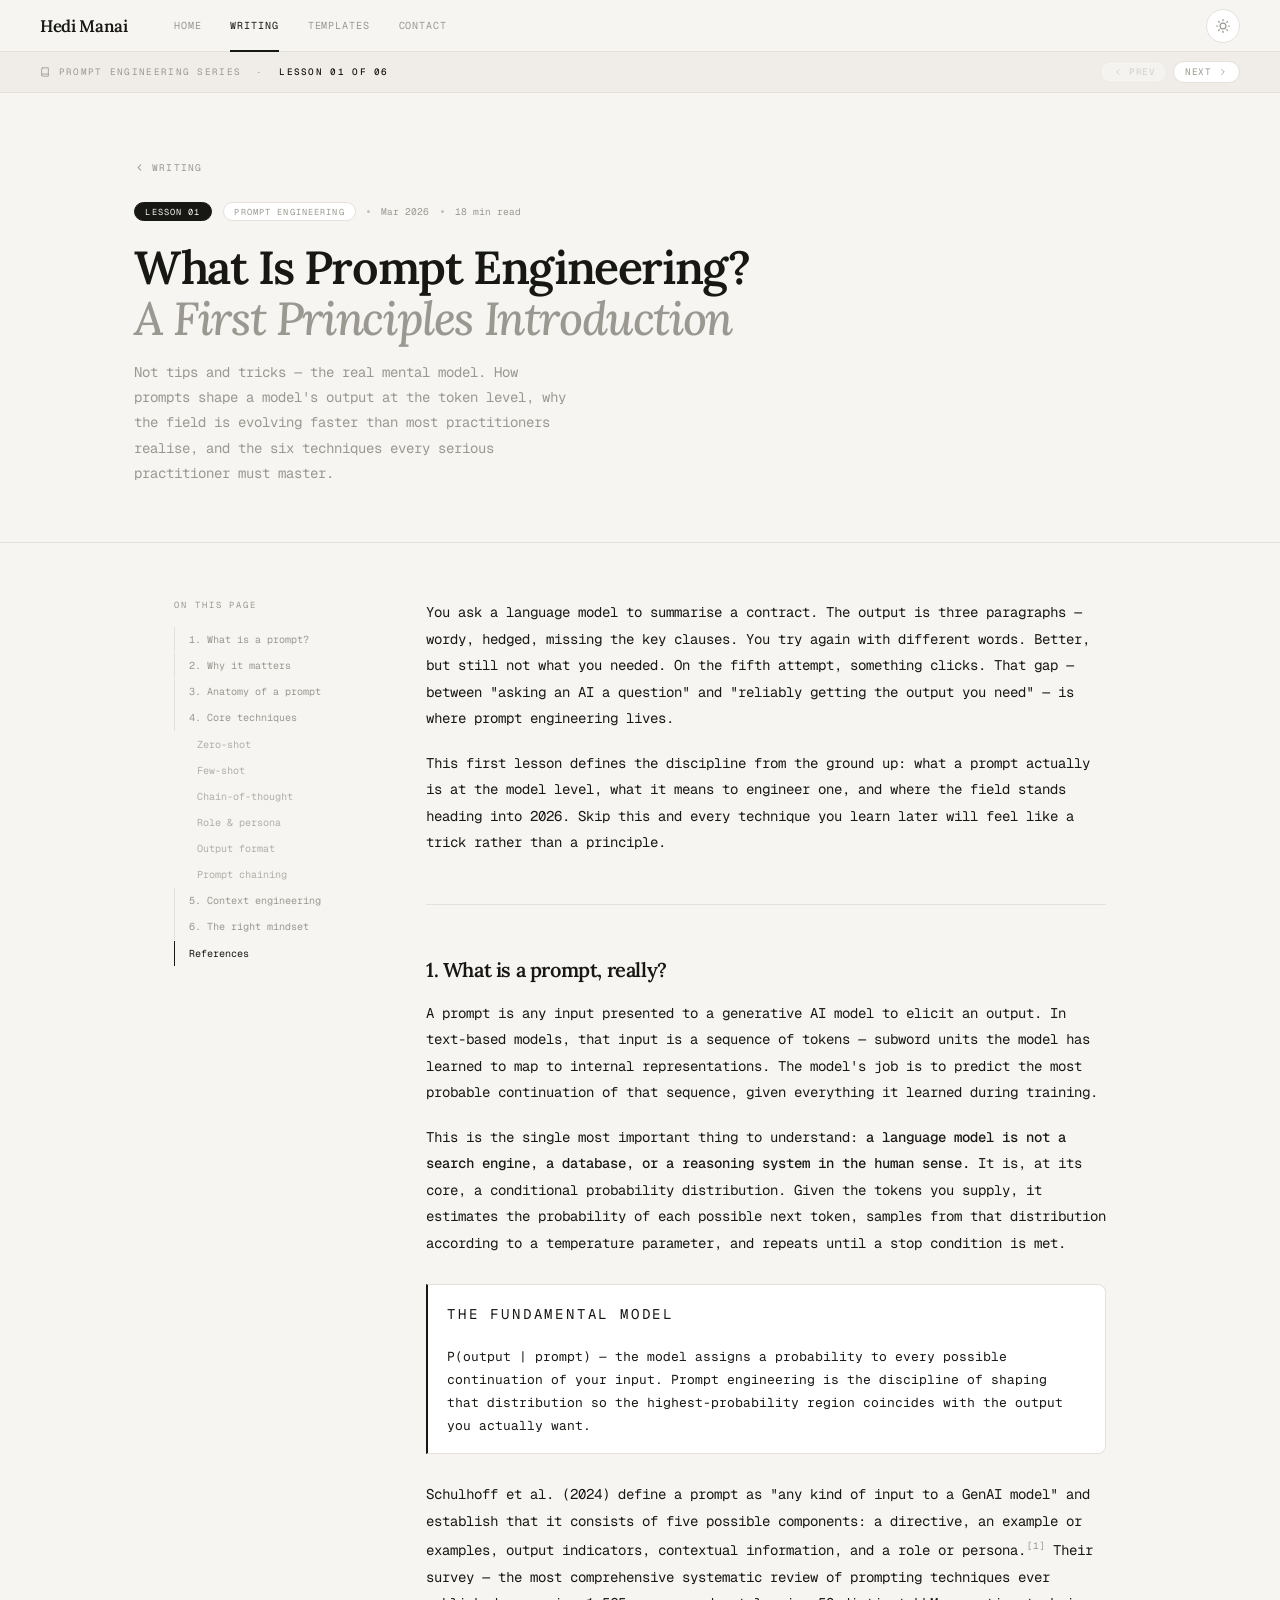
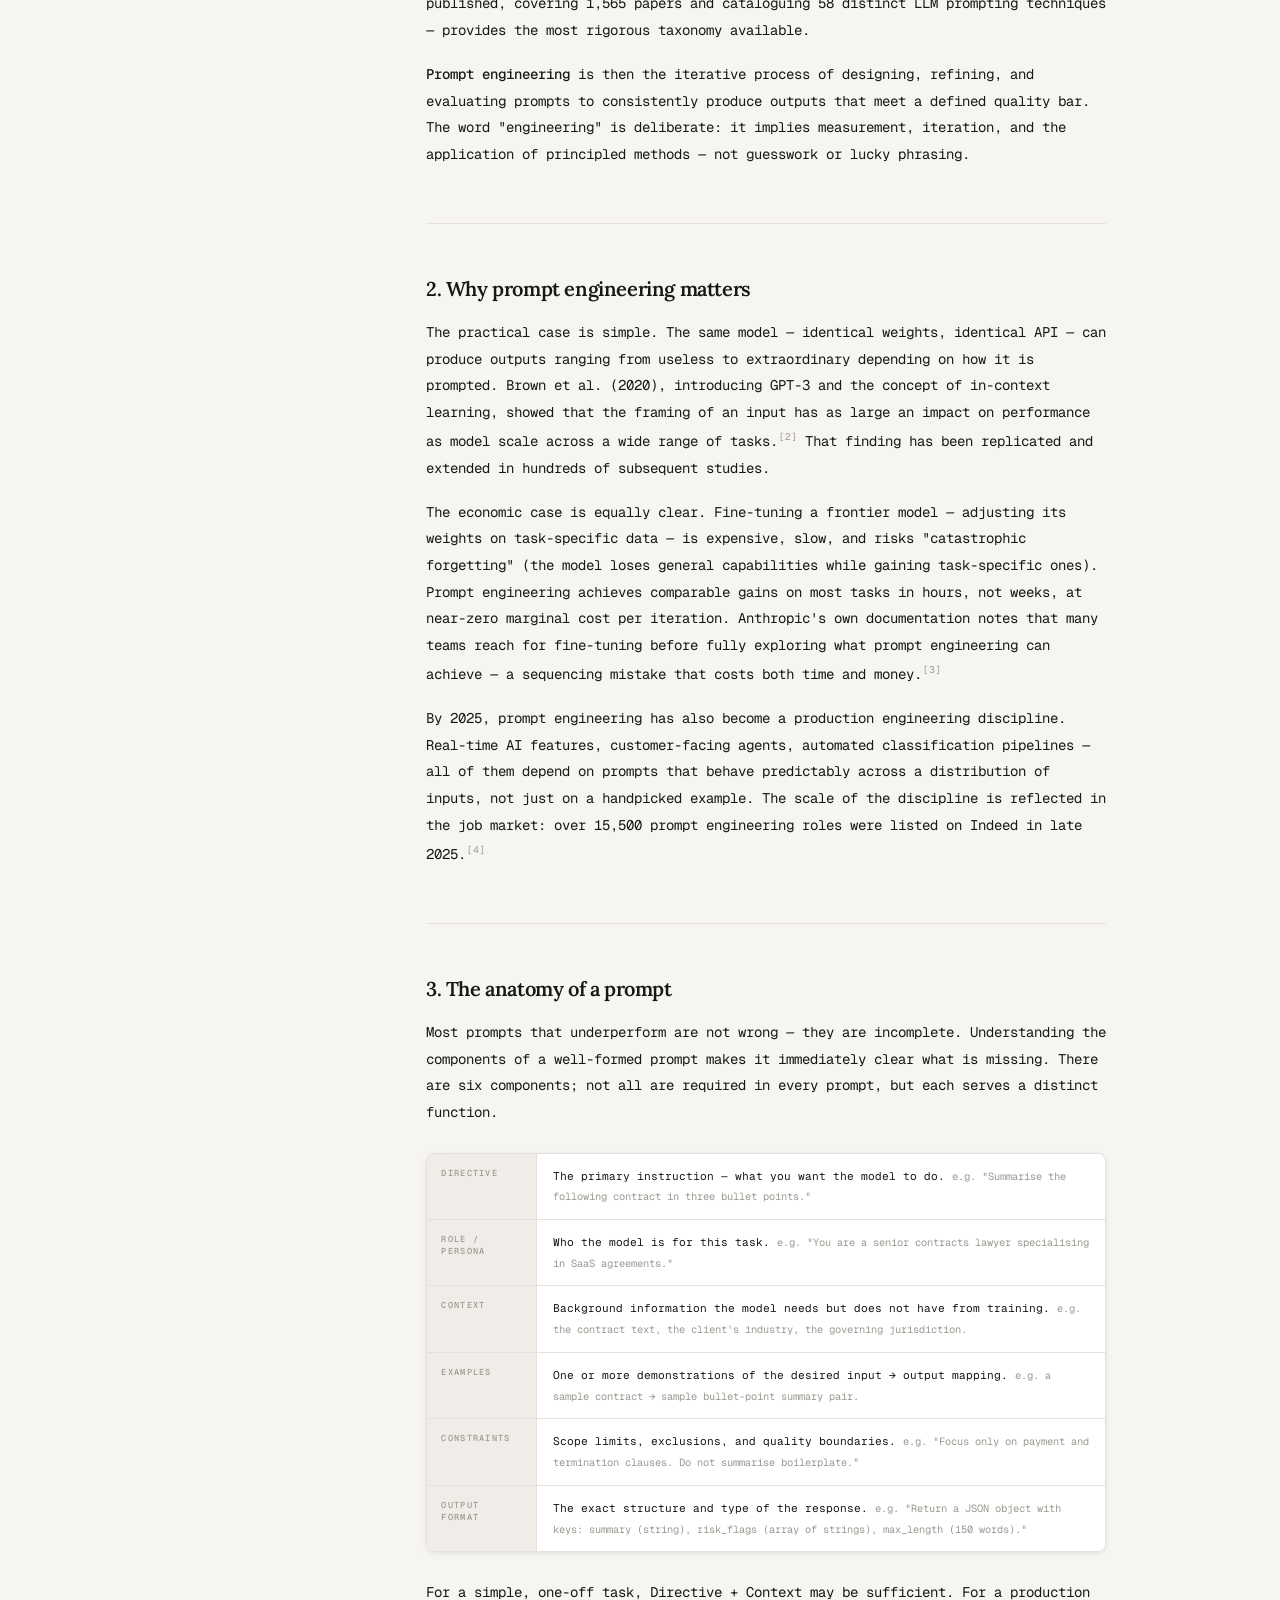
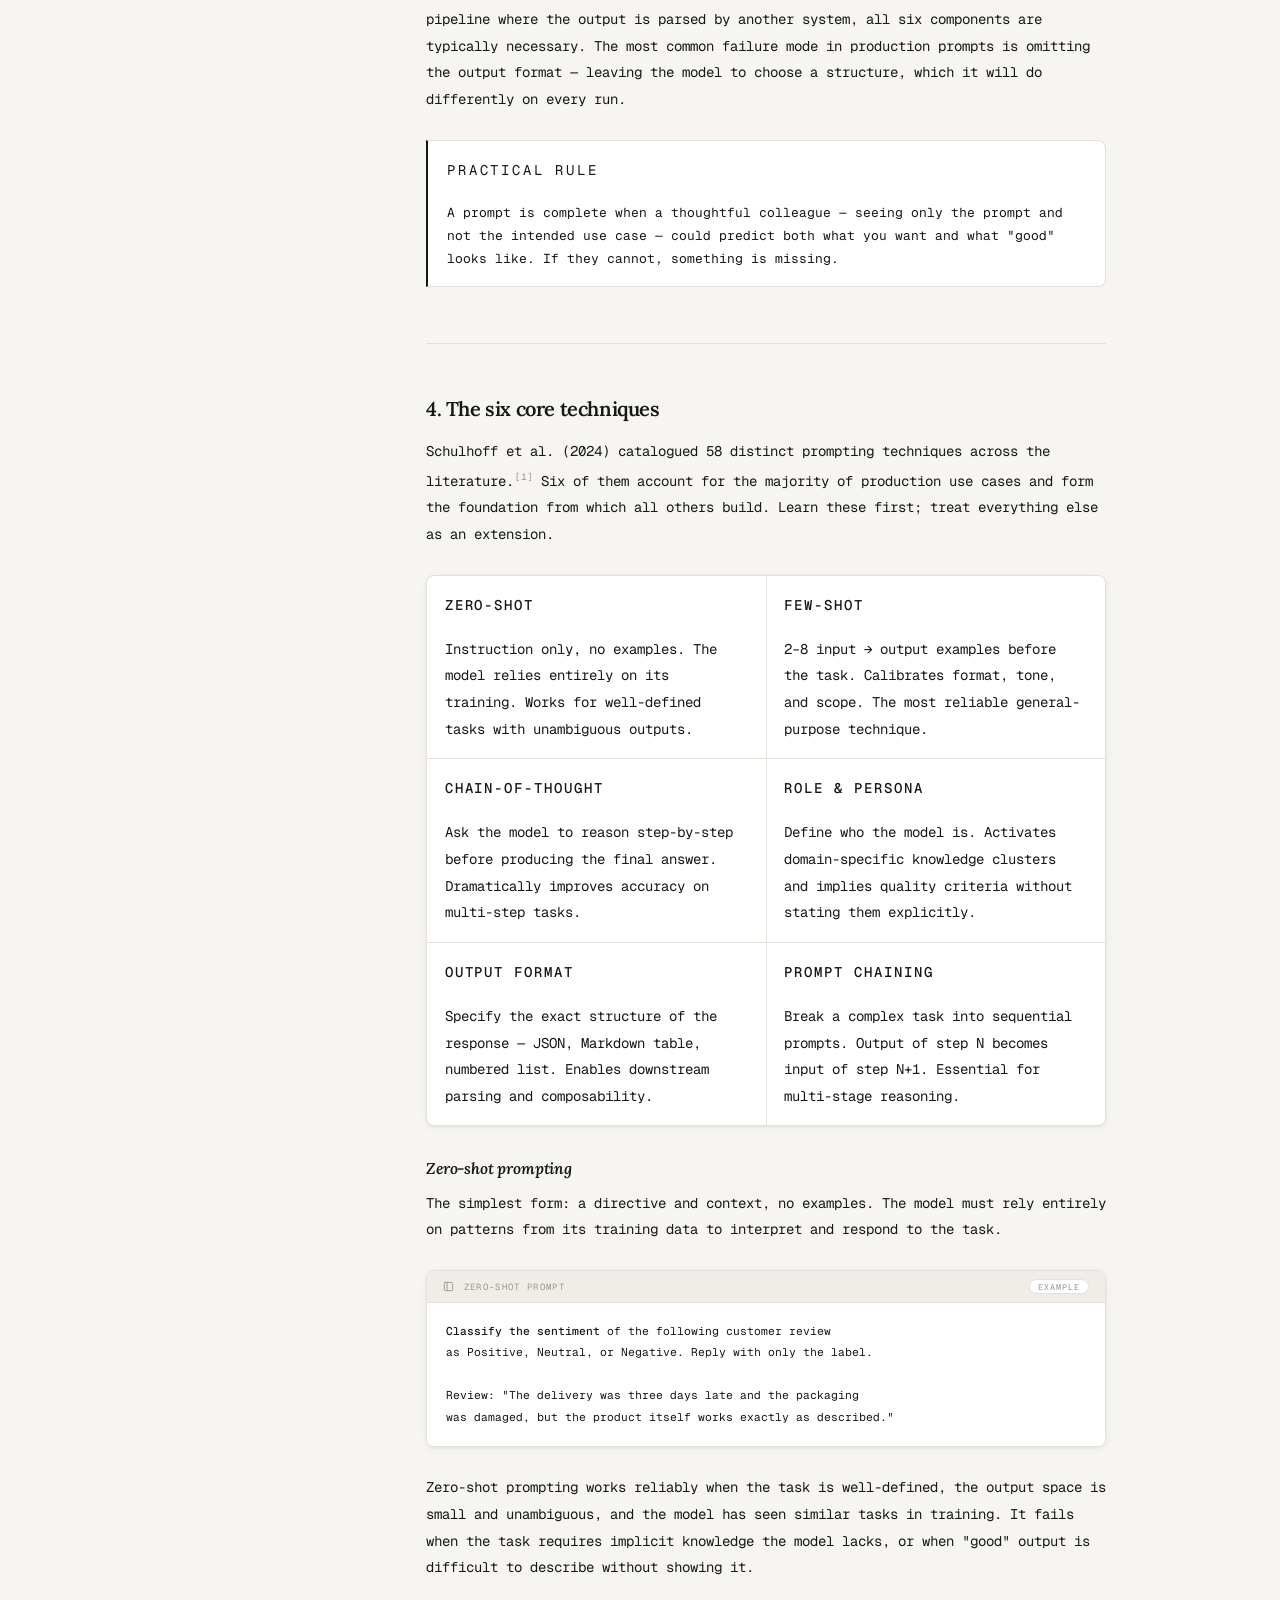
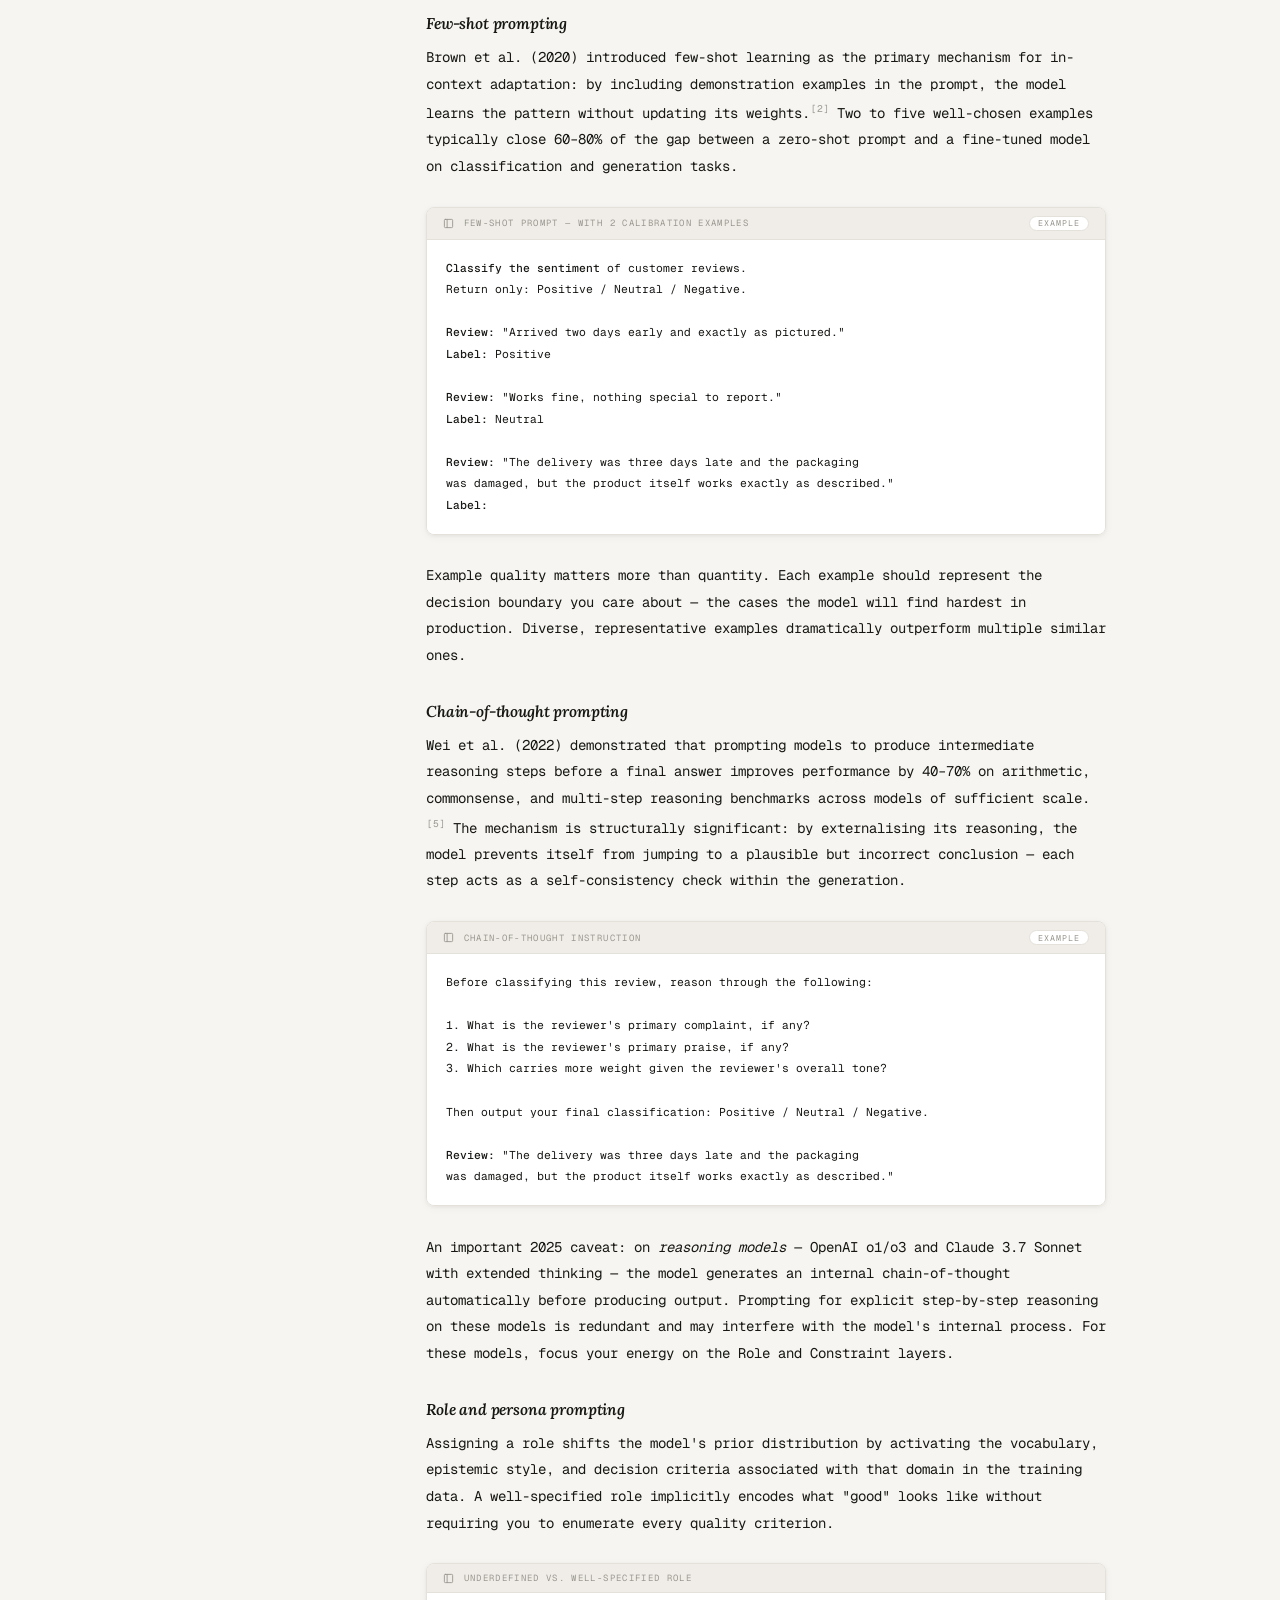
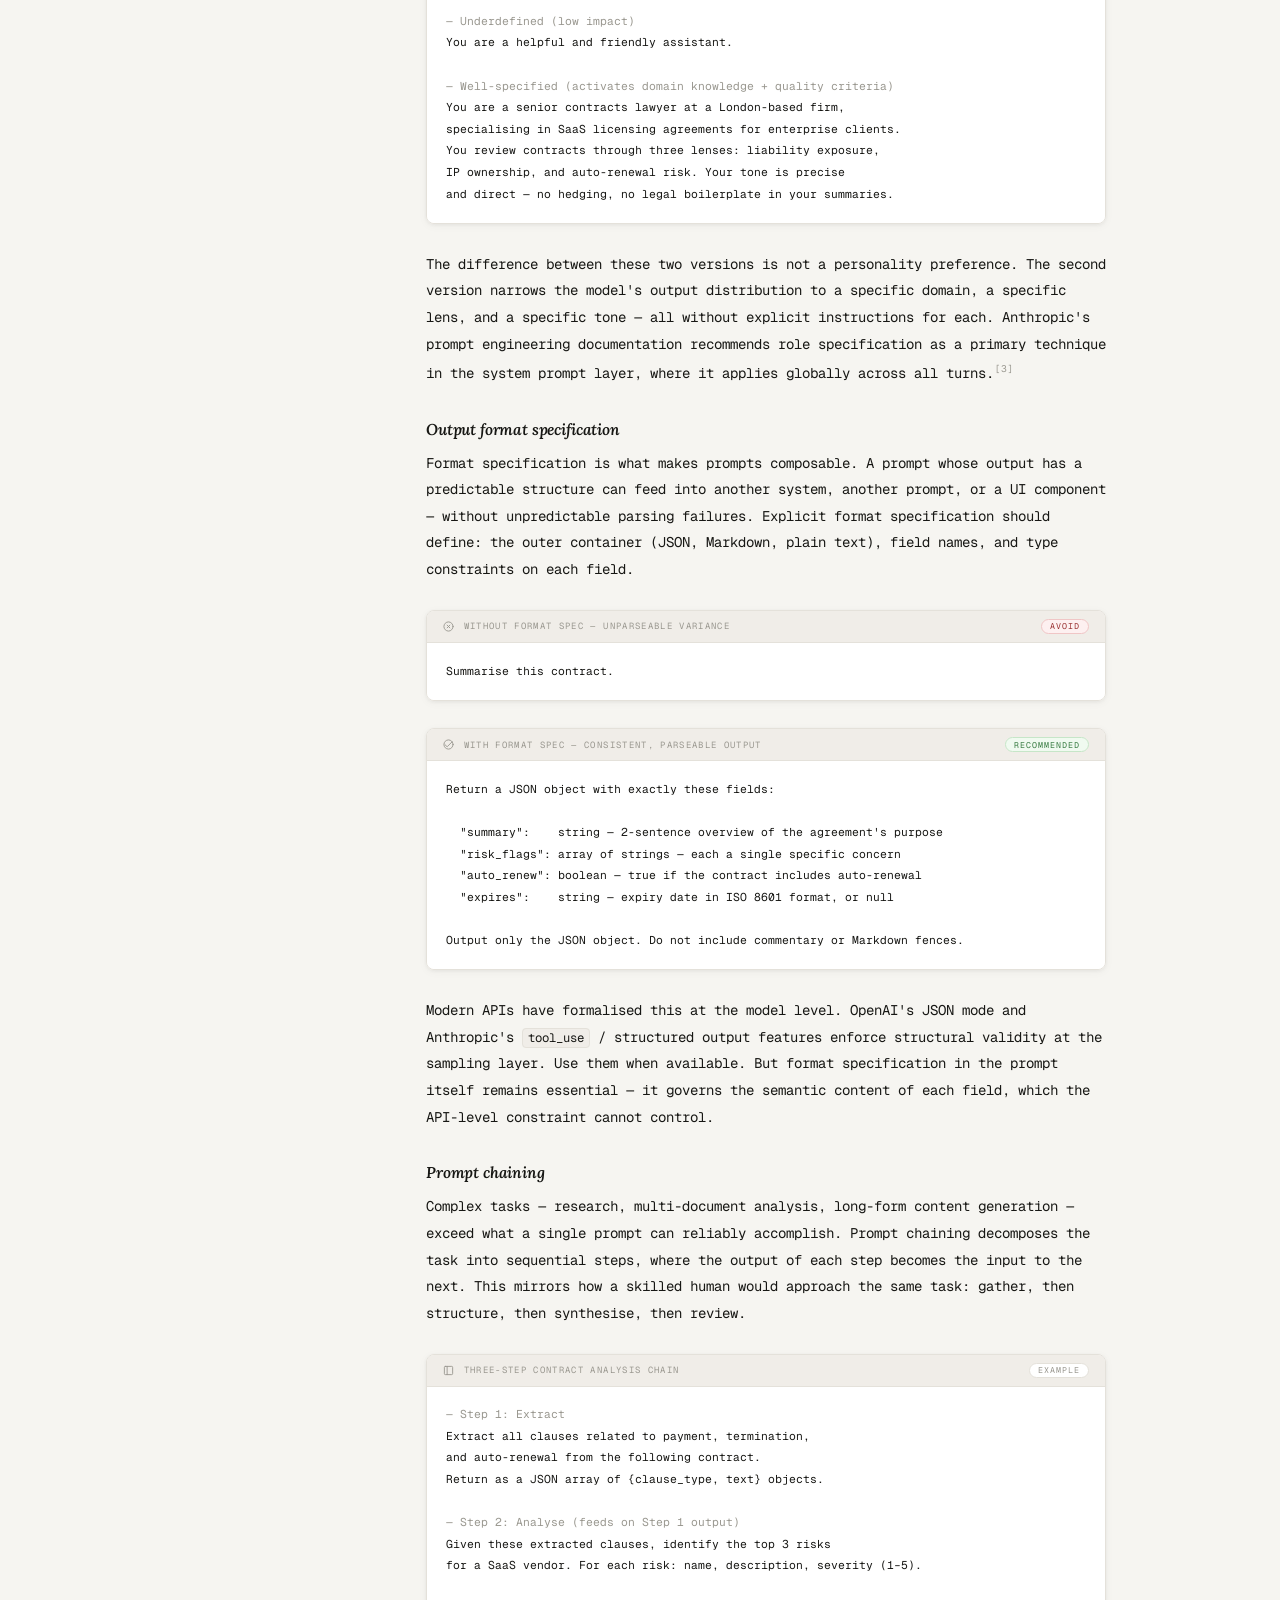
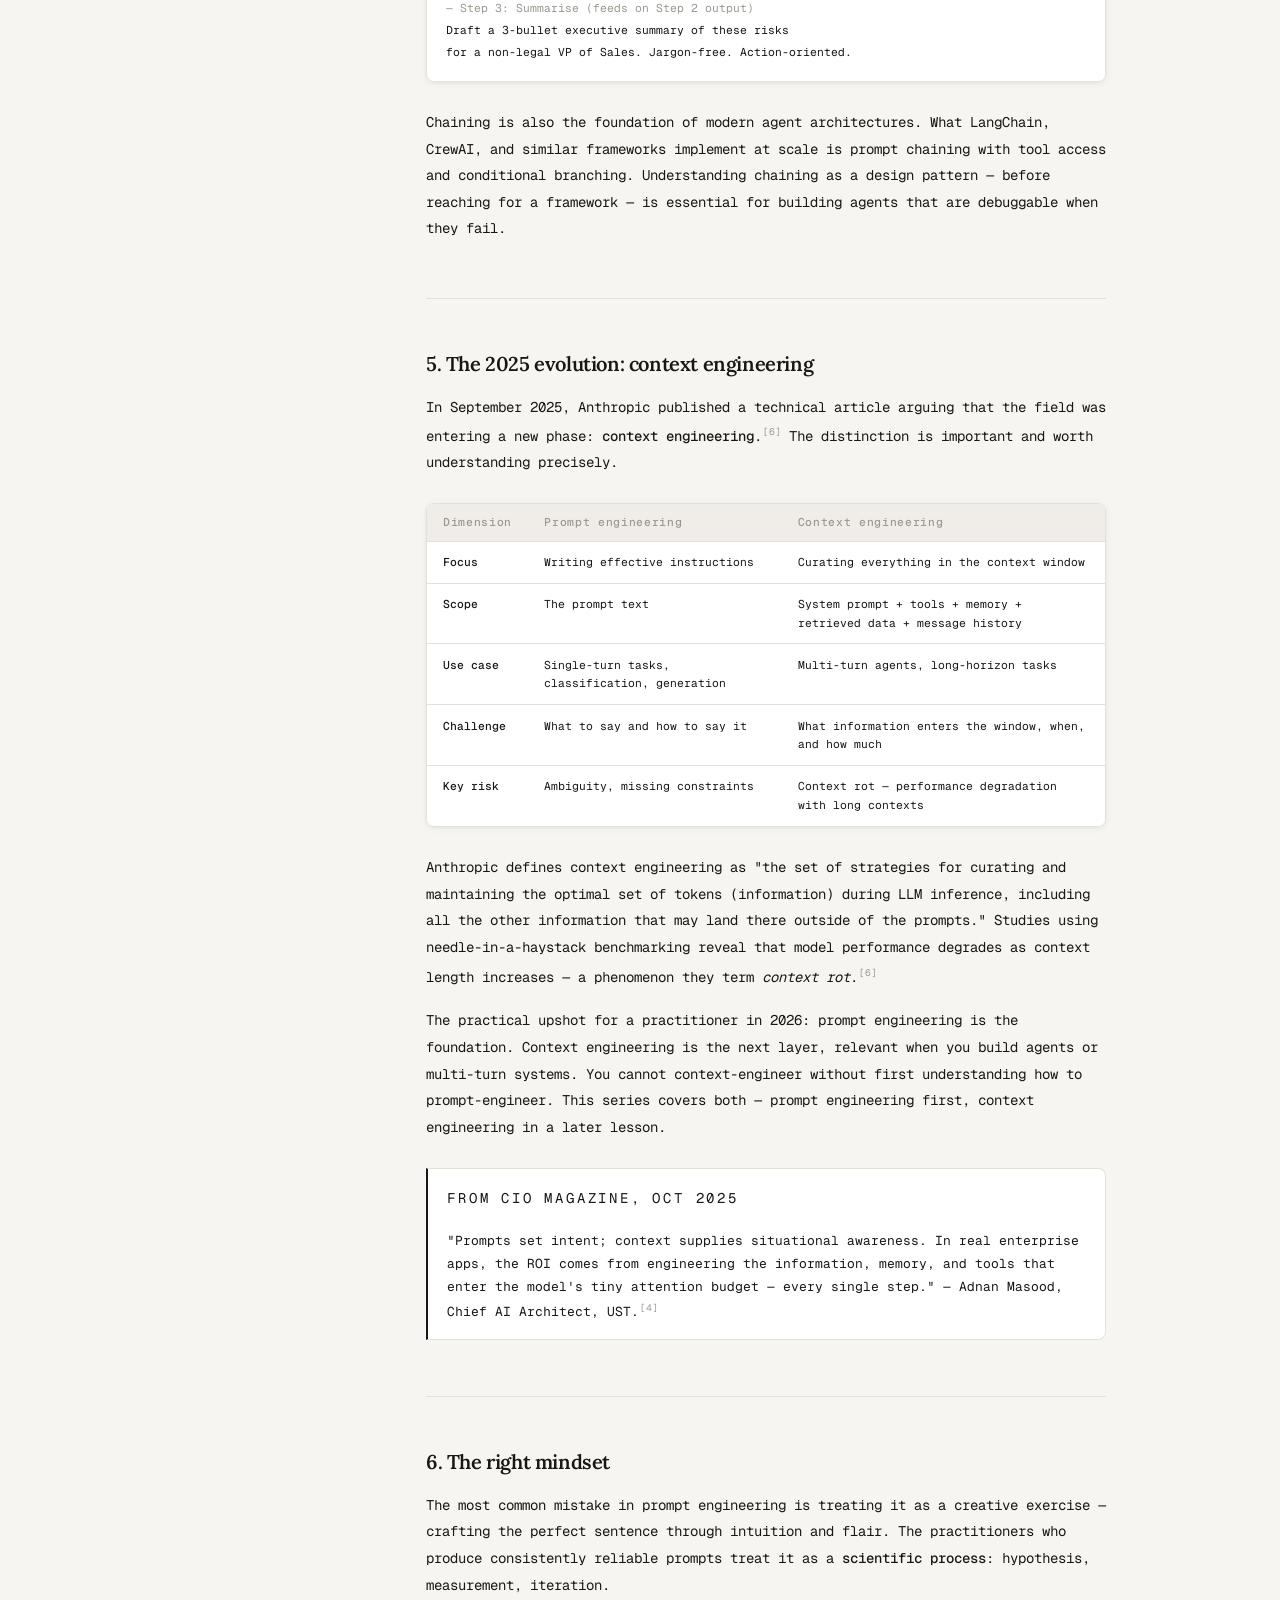
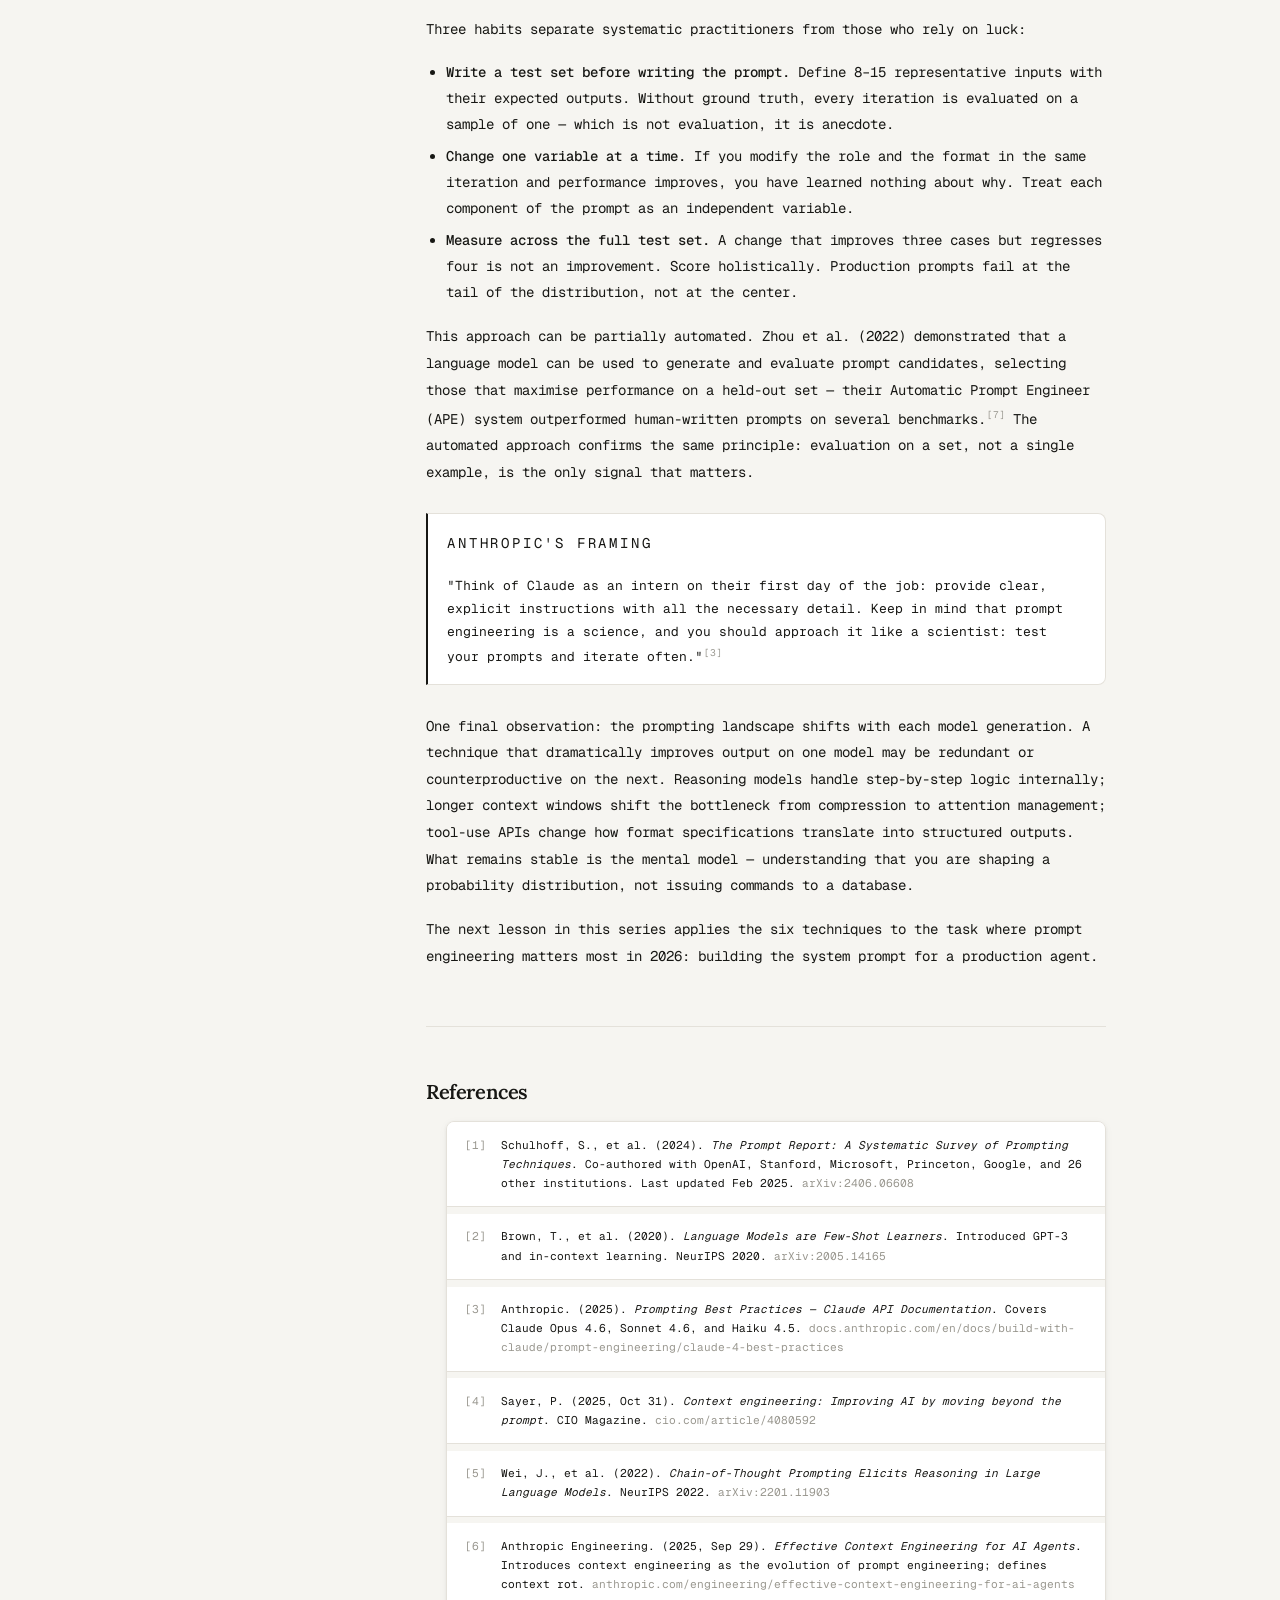
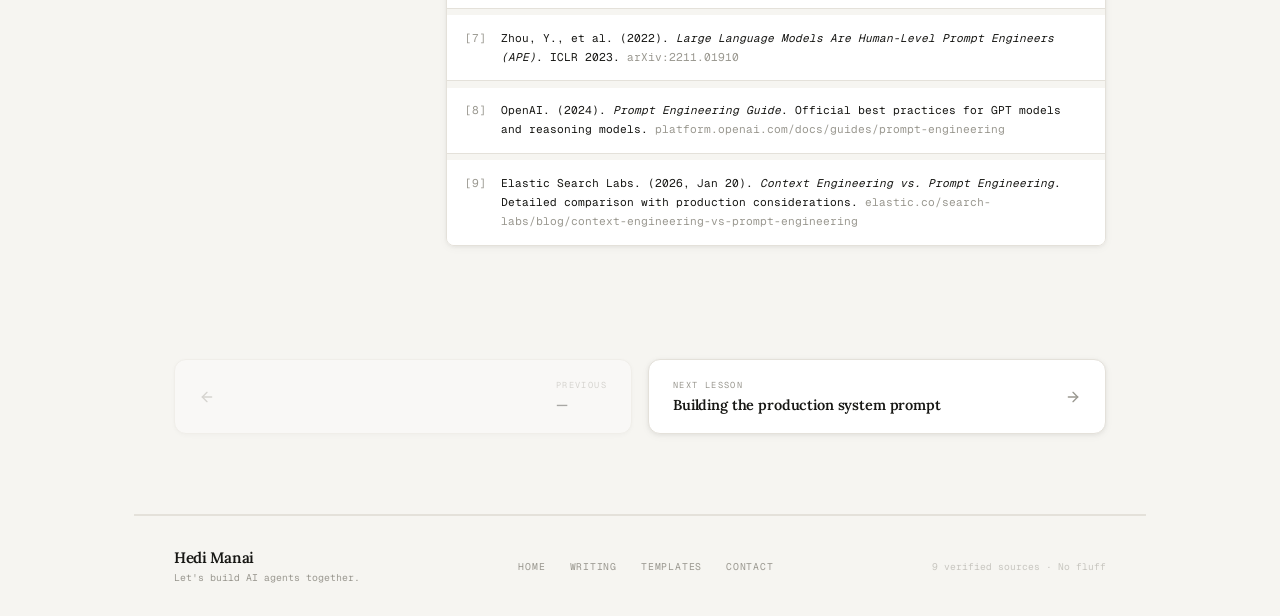
==== prompt-engineering-01.html @ 287fae6a "chore(content): update lesson meta dates to Mar 2026" ====
﻿<!DOCTYPE html>
<html lang="en">
<head>
<meta charset="UTF-8">
<meta name="viewport" content="width=device-width, initial-scale=1.0">
<title>What Is Prompt Engineering? A First Principles Introduction — Hedi Manai</title>
<meta name="description" content="A rigorous, first-principles introduction to prompt engineering: what it actually is, how it works at the model level, the core techniques, and what it is evolving into in 2025–2026.">
<meta name="author" content="Hedi Manai">
<meta property="og:title" content="What Is Prompt Engineering? A First Principles Introduction">
<meta property="og:description" content="Not tips and tricks — the real mental model. How prompts work, why they fail, and the six techniques you need to know.">
<meta property="og:type" content="article">
<meta name="robots" content="index, follow">
<link href="https://fonts.googleapis.com/css2?family=Lora:ital,wght@0,500;0,600;1,400&family=Geist+Mono:wght@300;400;500&display=swap" rel="stylesheet">

<style>
/* ─────────────────────────────────────────────
   DESIGN TOKENS  — identical to site system
───────────────────────────────────────────── */
*, *::before, *::after { box-sizing: border-box; margin: 0; padding: 0; }

:root {
  --bg:      #f6f5f1;
  --surface: #ffffff;
  --surface2:#f0ede8;
  --border:  #e4e1da;
  --border-h:#c4c1ba;
  --text-s:  #171714;
  --muted:   #9a9890;
  --nav-bg:  rgba(246,245,241,0.93);
  --accent:  #171714;
  --accent-i:#f6f5f1;
  --radius:  12px;
  --sh-sm:   0 1px 4px rgba(0,0,0,0.06),0 2px 10px rgba(0,0,0,0.04);
  --sh-md:   0 4px 20px rgba(0,0,0,0.08),0 1px 4px rgba(0,0,0,0.04);
  --col-body: 680px;
  --col-aside: 188px;
  --col-gap:   4rem;
}
html.dark {
  --bg:      #111110;
  --surface: #1a1a18;
  --surface2:#141412;
  --border:  #2a2a28;
  --border-h:#444440;
  --text-s:  #e8e4dc;
  --muted:   #6a6860;
  --nav-bg:  rgba(17,17,16,0.93);
  --accent:  #e8e4dc;
  --accent-i:#111110;
}

html { scroll-behavior: smooth; }
body {
  background: var(--bg); color: var(--text-s);
  font-family: 'Geist Mono', monospace;
  min-height: 100vh; overflow-x: hidden;
  -webkit-font-smoothing: antialiased;
  transition: background 0.3s, color 0.3s;
}

/* ─────────────────────────────────────────────
   READING PROGRESS
───────────────────────────────────────────── */
.progress {
  position: fixed; top: 0; left: 0; right: 0; z-index: 600;
  height: 2px; background: transparent; pointer-events: none;
}
.progress-fill {
  height: 100%; width: 0%;
  background: var(--accent);
  transition: width 0.08s linear;
}

/* ─────────────────────────────────────────────
   NAV
───────────────────────────────────────────── */
.nav {
  position: fixed; top: 0; left: 0; right: 0; z-index: 500;
  height: 52px; background: var(--nav-bg);
  backdrop-filter: blur(16px); -webkit-backdrop-filter: blur(16px);
  border-bottom: 1px solid var(--border);
  display: flex; align-items: center; padding: 0 2.5rem;
  transition: background 0.3s, border-color 0.3s;
}
.nav-brand {
  font-family: 'Lora', serif; font-size: 1.05rem; font-weight: 600;
  letter-spacing: -0.02em; color: var(--text-s);
  margin-right: 2rem; white-space: nowrap; text-decoration: none; flex-shrink: 0;
}
.nav-links { display: flex; align-items: center; flex: 1; overflow-x: auto; scrollbar-width: none; }
.nav-links::-webkit-scrollbar { display: none; }
.nav-link {
  font-size: 0.63rem; letter-spacing: 0.09em; text-transform: uppercase;
  color: var(--muted); padding: 0 0.9rem; height: 52px;
  display: flex; align-items: center; white-space: nowrap;
  transition: color 0.2s; border: none; background: none;
  font-family: 'Geist Mono', monospace; position: relative; text-decoration: none;
}
.nav-link::after {
  content: ''; position: absolute; bottom: 0; left: 0.9rem; right: 0.9rem;
  height: 1.5px; background: var(--text-s);
  transform: scaleX(0); transform-origin: left; transition: transform 0.22s ease;
}
.nav-link:hover { color: var(--text-s); }
.nav-link.active { color: var(--text-s); }
.nav-link.active::after { transform: scaleX(1); }
.nav-spacer { flex: 1; min-width: 0.5rem; }
.icon-btn {
  width: 34px; height: 34px; border-radius: 100px; flex-shrink: 0;
  border: 1px solid var(--border); background: var(--surface);
  color: var(--muted); cursor: pointer;
  display: flex; align-items: center; justify-content: center; transition: all 0.2s;
}
.icon-btn:hover { border-color: var(--border-h); color: var(--text-s); }

/* ─────────────────────────────────────────────
   SERIES BANNER — top of every lesson
───────────────────────────────────────────── */
.series-banner {
  margin-top: 52px;
  background: var(--surface2); border-bottom: 1px solid var(--border);
  padding: 0.55rem 2.5rem;
  display: flex; align-items: center; justify-content: space-between;
  gap: 1rem; flex-wrap: wrap;
}
.series-label {
  display: flex; align-items: center; gap: 0.55rem;
  font-size: 0.58rem; letter-spacing: 0.14em; text-transform: uppercase; color: var(--muted);
}
.series-label span { color: var(--text-s); font-weight: 500; }
.series-nav {
  display: flex; align-items: center; gap: 0.35rem;
}
.series-btn {
  display: inline-flex; align-items: center; gap: 0.4rem;
  font-size: 0.58rem; letter-spacing: 0.06em; text-transform: uppercase;
  padding: 0.25rem 0.7rem; border-radius: 100px;
  border: 1px solid var(--border); background: var(--surface);
  color: var(--muted); text-decoration: none; transition: all 0.2s;
  font-family: 'Geist Mono', monospace;
}
.series-btn:hover { border-color: var(--border-h); color: var(--text-s); }
.series-btn svg { flex-shrink: 0; }

/* ─────────────────────────────────────────────
   HERO
───────────────────────────────────────────── */
.hero {
  border-bottom: 1px solid var(--border);
  padding: 4rem 2.5rem 3.5rem;
}
.hero-inner { max-width: calc(var(--col-body) + var(--col-aside) + var(--col-gap) + 5rem); margin: 0 auto; }

.crumb {
  display: inline-flex; align-items: center; gap: 0.45rem;
  font-size: 0.6rem; letter-spacing: 0.12em; text-transform: uppercase;
  color: var(--muted); text-decoration: none; margin-bottom: 1.8rem;
  transition: color 0.2s;
}
.crumb:hover { color: var(--text-s); }

.article-meta {
  display: flex; align-items: center; gap: 0.7rem;
  flex-wrap: wrap; margin-bottom: 1.3rem;
}
.meta-pill {
  font-size: 0.54rem; letter-spacing: 0.13em; text-transform: uppercase;
  padding: 0.15rem 0.65rem; border-radius: 100px;
  border: 1px solid var(--border); color: var(--muted); background: var(--surface);
}
.meta-pill.num { background: var(--accent); color: var(--accent-i); border-color: var(--accent); }
.meta-dot { width: 3px; height: 3px; border-radius: 50%; background: var(--border-h); flex-shrink: 0; }
.meta-item { font-size: 0.6rem; color: var(--muted); }

.hero-title {
  font-family: 'Lora', serif;
  font-size: clamp(1.85rem, 4vw, 2.9rem);
  font-weight: 600; letter-spacing: -0.03em; line-height: 1.1;
  color: var(--text-s); margin-bottom: 1rem;
}
.hero-title em { font-style: italic; font-weight: 500; color: var(--muted); }

.hero-lead {
  font-size: 0.875rem; line-height: 1.8; color: var(--muted);
  max-width: 54ch;
}

/* ─────────────────────────────────────────────
   CONTENT AREA  — two-column on large screens
   sidebar (TOC) + body
───────────────────────────────────────────── */
.content-wrap {
  max-width: calc(var(--col-body) + var(--col-aside) + var(--col-gap) + 5rem);
  margin: 0 auto;
  padding: 3.5rem 2.5rem 6rem;
  display: grid;
  grid-template-columns: var(--col-aside) 1fr;
  gap: 0 var(--col-gap);
  align-items: start;
}

/* ─────────────────────────────────────────────
   TOC — SIDEBAR (desktop)
───────────────────────────────────────────── */
.toc-sidebar {
  position: sticky; top: 72px;
  grid-column: 1;
}
.toc-desktop { display: block; }
.toc-mobile  { display: none; }

.toc-eyebrow {
  font-size: 0.55rem; letter-spacing: 0.22em; text-transform: uppercase;
  color: var(--muted); margin-bottom: 1rem;
}

.toc-list { list-style: none; }
.toc-list li { position: relative; }
.toc-list li + li { margin-top: 0.05rem; }

.toc-link {
  display: block; font-size: 0.63rem; line-height: 1.5;
  color: var(--muted); text-decoration: none;
  padding: 0.32rem 0 0.32rem 0.85rem;
  border-left: 1.5px solid var(--border);
  transition: color 0.18s, border-color 0.18s;
}
.toc-link:hover { color: var(--text-s); border-left-color: var(--border-h); }
.toc-link.active { color: var(--text-s); border-left-color: var(--accent); }

.toc-list .sub { padding-left: 1.45rem; font-size: 0.59rem; }
.toc-list .sub .toc-link { border-left: none; padding-left: 0; color: var(--muted); opacity: 0.75; }
.toc-list .sub .toc-link:hover { opacity: 1; color: var(--text-s); }

/* ─────────────────────────────────────────────
   ARTICLE BODY
───────────────────────────────────────────── */
.article {
  grid-column: 2;
  min-width: 0;
  max-width: var(--col-body);
}

.section { margin-bottom: 3.5rem; }
.section:last-child { margin-bottom: 0; }

.article h2 {
  font-family: 'Lora', serif; font-size: 1.25rem;
  font-weight: 600; letter-spacing: -0.02em; line-height: 1.25;
  color: var(--text-s); margin-bottom: 1.1rem; padding-top: 0.25rem;
}
.article h3 {
  font-family: 'Lora', serif; font-size: 0.98rem;
  font-weight: 600; font-style: italic; letter-spacing: -0.01em;
  color: var(--text-s); margin-bottom: 0.7rem; margin-top: 2rem;
}
.article p {
  font-size: 0.875rem; line-height: 1.9; color: var(--text-s);
  margin-bottom: 1.1rem;
}
.article p:last-child { margin-bottom: 0; }
.article strong { font-weight: 500; }
.article a {
  color: var(--text-s); text-decoration: underline;
  text-underline-offset: 3px; text-decoration-color: var(--border-h);
  transition: text-decoration-color 0.2s;
}
.article a:hover { text-decoration-color: var(--text-s); }
.article ul, .article ol {
  margin: 0.9rem 0 1.1rem 1.25rem;
  font-size: 0.875rem; line-height: 1.85; color: var(--text-s);
}
.article li { margin-bottom: 0.4rem; }
.article li:last-child { margin-bottom: 0; }
sup a.ref {
  font-size: 0.6rem; color: var(--muted); text-decoration: none;
  margin-left: 1px; font-variant-numeric: tabular-nums; transition: color 0.2s;
}
sup a.ref:hover { color: var(--text-s); }

code {
  font-family: 'Geist Mono', monospace;
  font-size: 0.77rem; background: var(--surface2);
  border: 1px solid var(--border); border-radius: 4px;
  padding: 1px 5px; color: var(--text-s);
}

/* ─────────────────────────────────────────────
   SECTION DIVIDER
───────────────────────────────────────────── */
.rule { border: none; border-top: 1px solid var(--border); margin: 3rem 0; }

/* ─────────────────────────────────────────────
   PROMPT EXAMPLE BLOCK
───────────────────────────────────────────── */
.example {
  margin: 1.7rem 0;
  border: 1px solid var(--border); border-radius: 8px;
  overflow: hidden; box-shadow: var(--sh-sm);
}
.example-header {
  display: flex; align-items: center; gap: 0.6rem;
  padding: 0.5rem 1rem;
  background: var(--surface2); border-bottom: 1px solid var(--border);
  font-size: 0.56rem; letter-spacing: 0.15em; text-transform: uppercase; color: var(--muted);
}
.example-header svg { flex-shrink: 0; }
.example-header .badge {
  margin-left: auto; font-size: 0.52rem; letter-spacing: 0.12em;
  padding: 0.1rem 0.5rem; border-radius: 100px;
  border: 1px solid var(--border); background: var(--surface); color: var(--muted);
}
.example-header .badge.good { border-color: #c6e6c8; background: #f0faf0; color: #3a7d44; }
.example-header .badge.bad  { border-color: #f0c6c6; background: #fdf0f0; color: #9b3333; }
html.dark .example-header .badge.good { border-color: #2a4a2c; background: #1a2e1b; color: #6aaa70; }
html.dark .example-header .badge.bad  { border-color: #4a2020; background: #2e1a1a; color: #aa6060; }

.example-body {
  background: var(--surface); padding: 1.1rem 1.2rem;
  font-family: 'Geist Mono', monospace;
  font-size: 0.71rem; line-height: 1.9;
  color: var(--text-s); white-space: pre-wrap; overflow-x: auto;
}
.example-body .ph  { color: var(--muted); background: var(--surface2); padding: 0 3px; border-radius: 3px; border: 1px solid var(--border); }
.example-body .key { font-weight: 500; color: var(--text-s); }
.example-body .cmt { color: var(--muted); }

/* ─────────────────────────────────────────────
   CALLOUT
───────────────────────────────────────────── */
.callout {
  margin: 1.7rem 0; padding: 1rem 1.2rem;
  background: var(--surface);
  border: 1px solid var(--border);
  border-left: 2.5px solid var(--accent);
  border-radius: 0 8px 8px 0;
}
.callout-label {
  font-size: 0.53rem; letter-spacing: 0.2em; text-transform: uppercase;
  color: var(--muted); margin-bottom: 0.45rem;
}
.callout .callout-p {
  font-size: 0.81rem; line-height: 1.78; color: var(--text-s); margin-bottom: 0;
}

/* ─────────────────────────────────────────────
   TECHNIQUE CARDS  — visual comparison grid
───────────────────────────────────────────── */
.technique-grid {
  display: grid; grid-template-columns: 1fr 1fr; gap: 1px;
  background: var(--border); border: 1px solid var(--border);
  border-radius: 8px; overflow: hidden; margin: 1.7rem 0;
  box-shadow: var(--sh-sm);
}
.technique-card {
  background: var(--surface); padding: 1rem 1.1rem;
  transition: background 0.15s;
}
.technique-card:hover { background: var(--surface2); }
.technique-name {
  font-size: 0.6rem; letter-spacing: 0.14em; text-transform: uppercase;
  font-weight: 500; color: var(--text-s); margin-bottom: 0.35rem;
}
.technique-desc {
  font-size: 0.67rem; line-height: 1.65; color: var(--muted);
}

/* ─────────────────────────────────────────────
   ANATOMY DIAGRAM  — prompt component strip
───────────────────────────────────────────── */
.anatomy {
  margin: 1.7rem 0;
  border: 1px solid var(--border); border-radius: 8px;
  overflow: hidden; box-shadow: var(--sh-sm);
}
.anatomy-row {
  display: flex; align-items: stretch;
  border-bottom: 1px solid var(--border);
}
.anatomy-row:last-child { border-bottom: none; }
.anatomy-label {
  flex-shrink: 0; width: 110px; padding: 0.75rem 0.9rem;
  background: var(--surface2); border-right: 1px solid var(--border);
  display: flex; align-items: flex-start; justify-content: flex-start;
}
.anatomy-label span {
  font-size: 0.54rem; letter-spacing: 0.15em; text-transform: uppercase;
  font-weight: 500; color: var(--muted); padding-top: 1px;
}
.anatomy-content {
  flex: 1; padding: 0.75rem 1rem;
  background: var(--surface);
  font-family: 'Geist Mono', monospace;
  font-size: 0.7rem; line-height: 1.8; color: var(--text-s);
}
.anatomy-content .cmt { color: var(--muted); font-size: 0.65rem; }

/* ─────────────────────────────────────────────
   DATA TABLE
───────────────────────────────────────────── */
.data-table-wrap {
  margin: 1.7rem 0; overflow-x: auto;
  border: 1px solid var(--border); border-radius: 8px;
  overflow: hidden; box-shadow: var(--sh-sm);
}
.data-table {
  width: 100%; border-collapse: collapse;
  font-size: 0.71rem; line-height: 1.65;
  background: var(--surface);
}
.data-table th {
  background: var(--surface2); padding: 0.55rem 1rem;
  text-align: left; font-weight: 500; letter-spacing: 0.06em;
  color: var(--muted); border-bottom: 1px solid var(--border); white-space: nowrap;
}
.data-table td {
  padding: 0.7rem 1rem; border-bottom: 1px solid var(--border);
  color: var(--text-s); vertical-align: top;
}
.data-table tr:last-child td { border-bottom: none; }
.data-table tr:hover td { background: var(--surface2); }

/* ─────────────────────────────────────────────
   REFERENCES
───────────────────────────────────────────── */
.ref-list { list-style: none; margin: 0; }
.ref-item {
  display: flex; gap: 0.9rem; align-items: baseline;
  padding: 0.85rem 1.1rem;
  border-bottom: 1px solid var(--border);
  background: var(--surface);
  font-size: 0.7rem; line-height: 1.7; color: var(--text-s);
  transition: background 0.15s;
}
.ref-list { border: 1px solid var(--border); border-radius: 8px; overflow: hidden; box-shadow: var(--sh-sm); }
.ref-item:last-child { border-bottom: none; }
.ref-item:hover { background: var(--surface2); }
.ref-num { flex-shrink: 0; min-width: 1.4rem; font-variant-numeric: tabular-nums; color: var(--muted); }
.ref-item a { color: var(--muted); text-decoration: underline; text-underline-offset: 2px; text-decoration-color: transparent; transition: all 0.2s; }
.ref-item a:hover { color: var(--text-s); text-decoration-color: var(--border-h); }

/* ─────────────────────────────────────────────
   SERIES NAVIGATION  (prev / next lesson)
───────────────────────────────────────────── */
.lesson-nav {
  max-width: calc(var(--col-body) + var(--col-aside) + var(--col-gap) + 5rem);
  margin: 0 auto; padding: 0 2.5rem 5rem;
  display: flex; gap: 1rem; flex-wrap: wrap;
}
.lesson-nav-card {
  flex: 1; min-width: 200px;
  display: flex; align-items: center; justify-content: space-between;
  gap: 1rem; padding: 1.2rem 1.5rem;
  background: var(--surface); border: 1px solid var(--border);
  border-radius: var(--radius); box-shadow: var(--sh-sm);
  text-decoration: none; color: inherit;
  transition: border-color 0.2s, box-shadow 0.2s;
}
.lesson-nav-card:hover { border-color: var(--border-h); box-shadow: var(--sh-md); }
.lesson-nav-card.disabled { opacity: 0.35; pointer-events: none; }
.lesson-nav-label { font-size: 0.54rem; letter-spacing: 0.16em; text-transform: uppercase; color: var(--muted); margin-bottom: 0.3rem; }
.lesson-nav-title { font-family: 'Lora', serif; font-size: 0.9rem; font-weight: 600; letter-spacing: -0.01em; color: var(--text-s); }
.lesson-nav-arrow { color: var(--muted); flex-shrink: 0; transition: transform 0.2s; }
.lesson-nav-card:hover .lesson-nav-arrow.right { transform: translateX(3px); }
.lesson-nav-card:hover .lesson-nav-arrow.left  { transform: translateX(-3px); }

/* ─────────────────────────────────────────────
   FOOTER
───────────────────────────────────────────── */
.divider { border: none; border-top: 1px solid var(--border); max-width: calc(var(--col-body) + var(--col-aside) + var(--col-gap) + 5rem); margin: 0 auto; }
.site-footer {
  max-width: calc(var(--col-body) + var(--col-aside) + var(--col-gap) + 5rem);
  margin: 0 auto; border-top: 1px solid var(--border);
  padding: 2rem 2.5rem;
  display: flex; align-items: center; justify-content: space-between;
  gap: 1.5rem; flex-wrap: wrap;
}
.footer-brand { font-family: 'Lora', serif; font-size: 0.95rem; font-weight: 600; letter-spacing: -0.02em; color: var(--text-s); }
.footer-sub { font-size: 0.61rem; color: var(--muted); margin-top: 0.2rem; }
.footer-links { display: flex; gap: 1.5rem; flex-wrap: wrap; }
.footer-link { font-size: 0.61rem; letter-spacing: 0.08em; text-transform: uppercase; color: var(--muted); text-decoration: none; transition: color 0.2s; }
.footer-link:hover { color: var(--text-s); }
.footer-note { font-size: 0.6rem; color: var(--muted); opacity: 0.5; }

/* ─────────────────────────────────────────────
   SCROLL-IN ANIMATION
───────────────────────────────────────────── */
.reveal { opacity: 0; transform: translateY(16px); transition: opacity 0.55s ease, transform 0.55s ease; }
.reveal.in { opacity: 1; transform: translateY(0); }
.hero-inner { animation: fadeUp 0.65s ease both; }
@keyframes fadeUp { from { opacity: 0; transform: translateY(14px); } to { opacity: 1; transform: translateY(0); } }

/* ─────────────────────────────────────────────
   RESPONSIVE
───────────────────────────────────────────── */
@media (max-width: 960px) {
  :root { --col-gap: 3rem; }
}
@media (max-width: 860px) {
  .content-wrap {
    grid-template-columns: 1fr;
    padding-top: 0;
  }
  .toc-sidebar { grid-column: 1; position: static; margin-bottom: 2.5rem; }
  .article { grid-column: 1; max-width: 100%; }
  .toc-desktop { display: none; }
  .toc-mobile  { display: block; }
  /* mobile TOC as collapsible */
  .toc-accordion {
    background: var(--surface); border: 1px solid var(--border);
    border-radius: 8px; overflow: hidden;
  }
  .toc-accordion summary {
    display: flex; align-items: center; justify-content: space-between;
    padding: 0.8rem 1rem;
    font-size: 0.59rem; letter-spacing: 0.16em; text-transform: uppercase; color: var(--muted);
    cursor: pointer; list-style: none;
  }
  .toc-accordion summary::-webkit-details-marker { display: none; }
  .toc-accordion[open] summary { border-bottom: 1px solid var(--border); }
  .toc-accordion .toc-list { padding: 0.6rem 0.9rem 0.8rem; }
  .toc-accordion .toc-link { font-size: 0.67rem; padding: 0.33rem 0 0.33rem 0.75rem; }
  .technique-grid { grid-template-columns: 1fr; }
}
@media (max-width: 640px) {
  .nav { padding: 0 1rem; }
  .nav-brand { margin-right: 0.75rem; font-size: 0.95rem; }
  .nav-spacer { display: none; }
  .icon-btn { margin-left: auto; }
  .nav-link { padding: 0 0.6rem; font-size: 0.58rem; letter-spacing: 0.06em; }
  .nav-link::after { left: 0.6rem; right: 0.6rem; }
  .series-banner { padding: 0.5rem 1.2rem; }
  .hero { padding: 3rem 1.2rem 2.5rem; }
  .content-wrap { padding: 2rem 1.2rem 5rem; }
  .lesson-nav { padding: 0 1.2rem 4rem; }
  .site-footer { flex-direction: column; align-items: flex-start; padding: 1.8rem 1.2rem; }
  .footer-links { gap: 1rem; }
  .article p, .article li { font-size: 0.84rem; }
  .anatomy-label { width: 82px; }
  .anatomy-label span { font-size: 0.5rem; }
  .anatomy-content { font-size: 0.67rem; }
}
@media (max-width: 380px) {
  .nav-brand { font-size: 0.88rem; margin-right: 0.5rem; }
  .nav-link { padding: 0 0.45rem; font-size: 0.54rem; }
  .icon-btn { width: 30px; height: 30px; }
  .series-btn { display: none; }
}
</style>
</head>
<body>

<!-- Reading progress -->
<div class="progress" aria-hidden="true"><div class="progress-fill" id="pf"></div></div>

<!-- ─── NAV ─── -->
<nav class="nav" aria-label="Primary navigation" role="navigation">
  <a class="nav-brand" href="index.html">Hedi Manai</a>
  <div class="nav-links">
    <a class="nav-link" href="index.html#home">Home</a>
    <a class="nav-link active" href="index.html#latest-notes">Writing</a>
    <a class="nav-link" href="index.html#prompt-templates">Templates</a>
    <a class="nav-link" href="index.html#contact">Contact</a>
  </div>
  <div class="nav-spacer"></div>
  <button class="icon-btn" id="themeToggle" aria-label="Toggle dark mode" title="Toggle theme (D)">
    <svg id="themeIcon" width="14" height="14" viewBox="0 0 24 24" fill="none" stroke="currentColor" stroke-width="2" stroke-linecap="round">
      <circle cx="12" cy="12" r="5"/>
      <line x1="12" y1="1" x2="12" y2="3"/><line x1="12" y1="21" x2="12" y2="23"/>
      <line x1="4.22" y1="4.22" x2="5.64" y2="5.64"/><line x1="18.36" y1="18.36" x2="19.78" y2="19.78"/>
      <line x1="1" y1="12" x2="3" y2="12"/><line x1="21" y1="12" x2="23" y2="12"/>
      <line x1="4.22" y1="19.78" x2="5.64" y2="18.36"/><line x1="18.36" y1="5.64" x2="19.78" y2="4.22"/>
    </svg>
  </button>
</nav>

<!-- ─── SERIES BANNER ─── -->
<div class="series-banner">
  <div class="series-label">
    <svg width="10" height="10" viewBox="0 0 24 24" fill="none" stroke="currentColor" stroke-width="2" stroke-linecap="round" aria-hidden="true">
      <path d="M4 19.5A2.5 2.5 0 016.5 17H20"/><path d="M6.5 2H20v20H6.5A2.5 2.5 0 014 19.5v-15A2.5 2.5 0 016.5 2z"/>
    </svg>
    Prompt Engineering Series &nbsp;·&nbsp; <span>Lesson 01 of 06</span>
  </div>
  <nav class="series-nav" aria-label="Series navigation">
    <a class="series-btn" href="#" aria-disabled="true" style="opacity:.35;pointer-events:none">
      <svg width="10" height="10" viewBox="0 0 24 24" fill="none" stroke="currentColor" stroke-width="2" stroke-linecap="round"><polyline points="15 18 9 12 15 6"/></svg>
      Prev
    </a>
    <a class="series-btn" href="prompt-engineering-02.html">
      Next
      <svg width="10" height="10" viewBox="0 0 24 24" fill="none" stroke="currentColor" stroke-width="2" stroke-linecap="round"><polyline points="9 18 15 12 9 6"/></svg>
    </a>
  </nav>
</div>

<!-- ─── HERO ─── -->
<header class="hero">
  <div class="hero-inner">
    <a class="crumb" href="index.html#latest-notes">
      <svg width="11" height="11" viewBox="0 0 24 24" fill="none" stroke="currentColor" stroke-width="2.2" stroke-linecap="round"><polyline points="15 18 9 12 15 6"/></svg>
      Writing
    </a>

    <div class="article-meta">
      <span class="meta-pill num">Lesson 01</span>
      <span class="meta-pill">Prompt Engineering</span>
      <span class="meta-dot" aria-hidden="true"></span>
      <span class="meta-item">Mar 2026</span>
      <span class="meta-dot" aria-hidden="true"></span>
      <span class="meta-item">18 min read</span>
    </div>

    <h1 class="hero-title">
      What Is Prompt Engineering?<br>
      <em>A First Principles Introduction</em>
    </h1>
    <p class="hero-lead">Not tips and tricks — the real mental model. How prompts shape a model's output at the token level, why the field is evolving faster than most practitioners realise, and the six techniques every serious practitioner must master.</p>
  </div>
</header>

<!-- ─── CONTENT: TOC + ARTICLE ─── -->
<div class="content-wrap">

  <!-- SIDEBAR TOC (desktop) -->
  <aside class="toc-sidebar" aria-label="Table of contents">

    <!-- Desktop version -->
    <nav class="toc-desktop">
      <p class="toc-eyebrow">On this page</p>
      <ol class="toc-list" id="tocList">
        <li><a class="toc-link active" href="#definition">1. What is a prompt?</a></li>
        <li><a class="toc-link" href="#why-matters">2. Why it matters</a></li>
        <li><a class="toc-link" href="#anatomy">3. Anatomy of a prompt</a></li>
        <li><a class="toc-link" href="#techniques">4. Core techniques</a></li>
        <li class="sub"><a class="toc-link" href="#zero-shot">Zero-shot</a></li>
        <li class="sub"><a class="toc-link" href="#few-shot">Few-shot</a></li>
        <li class="sub"><a class="toc-link" href="#cot">Chain-of-thought</a></li>
        <li class="sub"><a class="toc-link" href="#role">Role &amp; persona</a></li>
        <li class="sub"><a class="toc-link" href="#format">Output format</a></li>
        <li class="sub"><a class="toc-link" href="#chaining">Prompt chaining</a></li>
        <li><a class="toc-link" href="#context-eng">5. Context engineering</a></li>
        <li><a class="toc-link" href="#mindset">6. The right mindset</a></li>
        <li><a class="toc-link" href="#refs">References</a></li>
      </ol>
    </nav>

    <!-- Mobile collapsible version -->
    <div class="toc-mobile">
      <details class="toc-accordion">
        <summary>
          On this page
          <svg width="11" height="11" viewBox="0 0 24 24" fill="none" stroke="currentColor" stroke-width="2" stroke-linecap="round" aria-hidden="true"><polyline points="6 9 12 15 18 9"/></svg>
        </summary>
        <ol class="toc-list">
          <li><a class="toc-link" href="#definition">1. What is a prompt?</a></li>
          <li><a class="toc-link" href="#why-matters">2. Why it matters</a></li>
          <li><a class="toc-link" href="#anatomy">3. Anatomy of a prompt</a></li>
          <li><a class="toc-link" href="#techniques">4. Core techniques</a></li>
          <li><a class="toc-link" href="#context-eng">5. Context engineering</a></li>
          <li><a class="toc-link" href="#mindset">6. The right mindset</a></li>
          <li><a class="toc-link" href="#refs">References</a></li>
        </ol>
      </details>
    </div>

  </aside>

  <!-- ARTICLE BODY -->
  <article class="article">

    <p>You ask a language model to summarise a contract. The output is three paragraphs — wordy, hedged, missing the key clauses. You try again with different words. Better, but still not what you needed. On the fifth attempt, something clicks. That gap — between "asking an AI a question" and "reliably getting the output you need" — is where prompt engineering lives.</p>

    <p>This first lesson defines the discipline from the ground up: what a prompt actually is at the model level, what it means to engineer one, and where the field stands heading into 2026. Skip this and every technique you learn later will feel like a trick rather than a principle.</p>

    <hr class="rule">

    <!-- ─── §1 DEFINITION ─── -->
    <section class="section reveal" id="definition">
      <h2>1. What is a prompt, really?</h2>

      <p>A prompt is any input presented to a generative AI model to elicit an output. In text-based models, that input is a sequence of tokens — subword units the model has learned to map to internal representations. The model's job is to predict the most probable continuation of that sequence, given everything it learned during training.</p>

      <p>This is the single most important thing to understand: <strong>a language model is not a search engine, a database, or a reasoning system in the human sense.</strong> It is, at its core, a conditional probability distribution. Given the tokens you supply, it estimates the probability of each possible next token, samples from that distribution according to a temperature parameter, and repeats until a stop condition is met.</p>

      <div class="callout">
        <p class="callout-label">The fundamental model</p>
        <p class="callout-p">P(output | prompt) — the model assigns a probability to every possible continuation of your input. Prompt engineering is the discipline of shaping that distribution so the highest-probability region coincides with the output you actually want.</p>
      </div>

      <p>Schulhoff et al. (2024) define a prompt as "any kind of input to a GenAI model" and establish that it consists of five possible components: a directive, an example or examples, output indicators, contextual information, and a role or persona.<sup><a href="#r1" class="ref">[1]</a></sup> Their survey — the most comprehensive systematic review of prompting techniques ever published, covering 1,565 papers and cataloguing 58 distinct LLM prompting techniques — provides the most rigorous taxonomy available.</p>

      <p><strong>Prompt engineering</strong> is then the iterative process of designing, refining, and evaluating prompts to consistently produce outputs that meet a defined quality bar. The word "engineering" is deliberate: it implies measurement, iteration, and the application of principled methods — not guesswork or lucky phrasing.</p>
    </section>

    <hr class="rule">

    <!-- ─── §2 WHY IT MATTERS ─── -->
    <section class="section reveal" id="why-matters">
      <h2>2. Why prompt engineering matters</h2>

      <p>The practical case is simple. The same model — identical weights, identical API — can produce outputs ranging from useless to extraordinary depending on how it is prompted. Brown et al. (2020), introducing GPT-3 and the concept of in-context learning, showed that the framing of an input has as large an impact on performance as model scale across a wide range of tasks.<sup><a href="#r2" class="ref">[2]</a></sup> That finding has been replicated and extended in hundreds of subsequent studies.</p>

      <p>The economic case is equally clear. Fine-tuning a frontier model — adjusting its weights on task-specific data — is expensive, slow, and risks "catastrophic forgetting" (the model loses general capabilities while gaining task-specific ones). Prompt engineering achieves comparable gains on most tasks in hours, not weeks, at near-zero marginal cost per iteration. Anthropic's own documentation notes that many teams reach for fine-tuning before fully exploring what prompt engineering can achieve — a sequencing mistake that costs both time and money.<sup><a href="#r3" class="ref">[3]</a></sup></p>

      <p>By 2025, prompt engineering has also become a production engineering discipline. Real-time AI features, customer-facing agents, automated classification pipelines — all of them depend on prompts that behave predictably across a distribution of inputs, not just on a handpicked example. The scale of the discipline is reflected in the job market: over 15,500 prompt engineering roles were listed on Indeed in late 2025.<sup><a href="#r4" class="ref">[4]</a></sup></p>
    </section>

    <hr class="rule">

    <!-- ─── §3 ANATOMY ─── -->
    <section class="section reveal" id="anatomy">
      <h2>3. The anatomy of a prompt</h2>

      <p>Most prompts that underperform are not wrong — they are incomplete. Understanding the components of a well-formed prompt makes it immediately clear what is missing. There are six components; not all are required in every prompt, but each serves a distinct function.</p>

      <div class="anatomy">
        <div class="anatomy-row">
          <div class="anatomy-label"><span>Directive</span></div>
          <div class="anatomy-content">The primary instruction — what you want the model to do.
<span class="cmt">e.g. "Summarise the following contract in three bullet points."</span></div>
        </div>
        <div class="anatomy-row">
          <div class="anatomy-label"><span>Role / Persona</span></div>
          <div class="anatomy-content">Who the model is for this task.
<span class="cmt">e.g. "You are a senior contracts lawyer specialising in SaaS agreements."</span></div>
        </div>
        <div class="anatomy-row">
          <div class="anatomy-label"><span>Context</span></div>
          <div class="anatomy-content">Background information the model needs but does not have from training.
<span class="cmt">e.g. the contract text, the client's industry, the governing jurisdiction.</span></div>
        </div>
        <div class="anatomy-row">
          <div class="anatomy-label"><span>Examples</span></div>
          <div class="anatomy-content">One or more demonstrations of the desired input → output mapping.
<span class="cmt">e.g. a sample contract → sample bullet-point summary pair.</span></div>
        </div>
        <div class="anatomy-row">
          <div class="anatomy-label"><span>Constraints</span></div>
          <div class="anatomy-content">Scope limits, exclusions, and quality boundaries.
<span class="cmt">e.g. "Focus only on payment and termination clauses. Do not summarise boilerplate."</span></div>
        </div>
        <div class="anatomy-row">
          <div class="anatomy-label"><span>Output format</span></div>
          <div class="anatomy-content">The exact structure and type of the response.
<span class="cmt">e.g. "Return a JSON object with keys: summary (string), risk_flags (array of strings), max_length (150 words)."</span></div>
        </div>
      </div>

      <p>For a simple, one-off task, Directive + Context may be sufficient. For a production pipeline where the output is parsed by another system, all six components are typically necessary. The most common failure mode in production prompts is omitting the output format — leaving the model to choose a structure, which it will do differently on every run.</p>

      <div class="callout">
        <p class="callout-label">Practical rule</p>
        <p class="callout-p">A prompt is complete when a thoughtful colleague — seeing only the prompt and not the intended use case — could predict both what you want and what "good" looks like. If they cannot, something is missing.</p>
      </div>
    </section>

    <hr class="rule">

    <!-- ─── §4 TECHNIQUES ─── -->
    <section class="section reveal" id="techniques">
      <h2>4. The six core techniques</h2>

      <p>Schulhoff et al. (2024) catalogued 58 distinct prompting techniques across the literature.<sup><a href="#r1" class="ref">[1]</a></sup> Six of them account for the majority of production use cases and form the foundation from which all others build. Learn these first; treat everything else as an extension.</p>

      <div class="technique-grid">
        <div class="technique-card">
          <p class="technique-name">Zero-shot</p>
          <p class="technique-desc">Instruction only, no examples. The model relies entirely on its training. Works for well-defined tasks with unambiguous outputs.</p>
        </div>
        <div class="technique-card">
          <p class="technique-name">Few-shot</p>
          <p class="technique-desc">2–8 input → output examples before the task. Calibrates format, tone, and scope. The most reliable general-purpose technique.</p>
        </div>
        <div class="technique-card">
          <p class="technique-name">Chain-of-thought</p>
          <p class="technique-desc">Ask the model to reason step-by-step before producing the final answer. Dramatically improves accuracy on multi-step tasks.</p>
        </div>
        <div class="technique-card">
          <p class="technique-name">Role &amp; persona</p>
          <p class="technique-desc">Define who the model is. Activates domain-specific knowledge clusters and implies quality criteria without stating them explicitly.</p>
        </div>
        <div class="technique-card">
          <p class="technique-name">Output format</p>
          <p class="technique-desc">Specify the exact structure of the response — JSON, Markdown table, numbered list. Enables downstream parsing and composability.</p>
        </div>
        <div class="technique-card">
          <p class="technique-name">Prompt chaining</p>
          <p class="technique-desc">Break a complex task into sequential prompts. Output of step N becomes input of step N+1. Essential for multi-stage reasoning.</p>
        </div>
      </div>

      <!-- Zero-shot -->
      <h3 id="zero-shot">Zero-shot prompting</h3>

      <p>The simplest form: a directive and context, no examples. The model must rely entirely on patterns from its training data to interpret and respond to the task.</p>

      <div class="example">
        <div class="example-header">
          <svg width="11" height="11" viewBox="0 0 24 24" fill="none" stroke="currentColor" stroke-width="2" stroke-linecap="round"><rect x="3" y="3" width="18" height="18" rx="2"/><line x1="9" y1="3" x2="9" y2="21"/></svg>
          Zero-shot prompt
          <span class="badge">example</span>
        </div>
        <pre class="example-body"><span class="key">Classify the sentiment</span> of the following customer review
as Positive, Neutral, or Negative. Reply with only the label.

Review: "The delivery was three days late and the packaging
was damaged, but the product itself works exactly as described."</pre>
      </div>

      <p>Zero-shot prompting works reliably when the task is well-defined, the output space is small and unambiguous, and the model has seen similar tasks in training. It fails when the task requires implicit knowledge the model lacks, or when "good" output is difficult to describe without showing it.</p>

      <!-- Few-shot -->
      <h3 id="few-shot">Few-shot prompting</h3>

      <p>Brown et al. (2020) introduced few-shot learning as the primary mechanism for in-context adaptation: by including demonstration examples in the prompt, the model learns the pattern without updating its weights.<sup><a href="#r2" class="ref">[2]</a></sup> Two to five well-chosen examples typically close 60–80% of the gap between a zero-shot prompt and a fine-tuned model on classification and generation tasks.</p>

      <div class="example">
        <div class="example-header">
          <svg width="11" height="11" viewBox="0 0 24 24" fill="none" stroke="currentColor" stroke-width="2" stroke-linecap="round"><rect x="3" y="3" width="18" height="18" rx="2"/><line x1="9" y1="3" x2="9" y2="21"/></svg>
          Few-shot prompt — with 2 calibration examples
          <span class="badge">example</span>
        </div>
        <pre class="example-body"><span class="key">Classify the sentiment</span> of customer reviews.
Return only: Positive / Neutral / Negative.

<span class="key">Review:</span> "Arrived two days early and exactly as pictured."
<span class="key">Label:</span> Positive

<span class="key">Review:</span> "Works fine, nothing special to report."
<span class="key">Label:</span> Neutral

<span class="key">Review:</span> "The delivery was three days late and the packaging
was damaged, but the product itself works exactly as described."
<span class="key">Label:</span></pre>
      </div>

      <p>Example quality matters more than quantity. Each example should represent the decision boundary you care about — the cases the model will find hardest in production. Diverse, representative examples dramatically outperform multiple similar ones.</p>

      <!-- CoT -->
      <h3 id="cot">Chain-of-thought prompting</h3>

      <p>Wei et al. (2022) demonstrated that prompting models to produce intermediate reasoning steps before a final answer improves performance by 40–70% on arithmetic, commonsense, and multi-step reasoning benchmarks across models of sufficient scale.<sup><a href="#r5" class="ref">[5]</a></sup> The mechanism is structurally significant: by externalising its reasoning, the model prevents itself from jumping to a plausible but incorrect conclusion — each step acts as a self-consistency check within the generation.</p>

      <div class="example">
        <div class="example-header">
          <svg width="11" height="11" viewBox="0 0 24 24" fill="none" stroke="currentColor" stroke-width="2" stroke-linecap="round"><rect x="3" y="3" width="18" height="18" rx="2"/><line x1="9" y1="3" x2="9" y2="21"/></svg>
          Chain-of-thought instruction
          <span class="badge">example</span>
        </div>
        <pre class="example-body">Before classifying this review, reason through the following:

1. What is the reviewer's primary complaint, if any?
2. What is the reviewer's primary praise, if any?
3. Which carries more weight given the reviewer's overall tone?

Then output your final classification: Positive / Neutral / Negative.

<span class="key">Review:</span> "The delivery was three days late and the packaging
was damaged, but the product itself works exactly as described."</pre>
      </div>

      <p>An important 2025 caveat: on <em>reasoning models</em> — OpenAI o1/o3 and Claude 3.7 Sonnet with extended thinking — the model generates an internal chain-of-thought automatically before producing output. Prompting for explicit step-by-step reasoning on these models is redundant and may interfere with the model's internal process. For these models, focus your energy on the Role and Constraint layers.</p>

      <!-- Role -->
      <h3 id="role">Role and persona prompting</h3>

      <p>Assigning a role shifts the model's prior distribution by activating the vocabulary, epistemic style, and decision criteria associated with that domain in the training data. A well-specified role implicitly encodes what "good" looks like without requiring you to enumerate every quality criterion.</p>

      <div class="example">
        <div class="example-header">
          <svg width="11" height="11" viewBox="0 0 24 24" fill="none" stroke="currentColor" stroke-width="2" stroke-linecap="round"><rect x="3" y="3" width="18" height="18" rx="2"/><line x1="9" y1="3" x2="9" y2="21"/></svg>
          Underdefined vs. well-specified role
        </div>
        <pre class="example-body"><span class="cmt">— Underdefined (low impact)</span>
You are a helpful and friendly assistant.

<span class="cmt">— Well-specified (activates domain knowledge + quality criteria)</span>
You are a senior contracts lawyer at a London-based firm,
specialising in SaaS licensing agreements for enterprise clients.
You review contracts through three lenses: liability exposure,
IP ownership, and auto-renewal risk. Your tone is precise
and direct — no hedging, no legal boilerplate in your summaries.</pre>
      </div>

      <p>The difference between these two versions is not a personality preference. The second version narrows the model's output distribution to a specific domain, a specific lens, and a specific tone — all without explicit instructions for each. Anthropic's prompt engineering documentation recommends role specification as a primary technique in the system prompt layer, where it applies globally across all turns.<sup><a href="#r3" class="ref">[3]</a></sup></p>

      <!-- Format -->
      <h3 id="format">Output format specification</h3>

      <p>Format specification is what makes prompts composable. A prompt whose output has a predictable structure can feed into another system, another prompt, or a UI component — without unpredictable parsing failures. Explicit format specification should define: the outer container (JSON, Markdown, plain text), field names, and type constraints on each field.</p>

      <div class="example">
        <div class="example-header">
          <svg width="11" height="11" viewBox="0 0 24 24" fill="none" stroke="currentColor" stroke-width="2" stroke-linecap="round"><circle cx="12" cy="12" r="10"/><line x1="15" y1="9" x2="9" y2="15"/><line x1="9" y1="9" x2="15" y2="15"/></svg>
          Without format spec — unparseable variance
          <span class="badge bad">avoid</span>
        </div>
        <pre class="example-body">Summarise this contract.</pre>
      </div>

      <div class="example">
        <div class="example-header">
          <svg width="11" height="11" viewBox="0 0 24 24" fill="none" stroke="currentColor" stroke-width="2" stroke-linecap="round"><circle cx="12" cy="12" r="10"/><polyline points="20 6 9 17 4 12"/></svg>
          With format spec — consistent, parseable output
          <span class="badge good">recommended</span>
        </div>
        <pre class="example-body">Return a JSON object with exactly these fields:

  "summary":    string — 2-sentence overview of the agreement's purpose
  "risk_flags": array of strings — each a single specific concern
  "auto_renew": boolean — true if the contract includes auto-renewal
  "expires":    string — expiry date in ISO 8601 format, or null

Output only the JSON object. Do not include commentary or Markdown fences.</pre>
      </div>

      <p>Modern APIs have formalised this at the model level. OpenAI's JSON mode and Anthropic's <code>tool_use</code> / structured output features enforce structural validity at the sampling layer. Use them when available. But format specification in the prompt itself remains essential — it governs the semantic content of each field, which the API-level constraint cannot control.</p>

      <!-- Chaining -->
      <h3 id="chaining">Prompt chaining</h3>

      <p>Complex tasks — research, multi-document analysis, long-form content generation — exceed what a single prompt can reliably accomplish. Prompt chaining decomposes the task into sequential steps, where the output of each step becomes the input to the next. This mirrors how a skilled human would approach the same task: gather, then structure, then synthesise, then review.</p>

      <div class="example">
        <div class="example-header">
          <svg width="11" height="11" viewBox="0 0 24 24" fill="none" stroke="currentColor" stroke-width="2" stroke-linecap="round"><rect x="3" y="3" width="18" height="18" rx="2"/><line x1="9" y1="3" x2="9" y2="21"/></svg>
          Three-step contract analysis chain
          <span class="badge">example</span>
        </div>
        <pre class="example-body"><span class="cmt">— Step 1: Extract</span>
Extract all clauses related to payment, termination,
and auto-renewal from the following contract.
Return as a JSON array of {clause_type, text} objects.

<span class="cmt">— Step 2: Analyse (feeds on Step 1 output)</span>
Given these extracted clauses, identify the top 3 risks
for a SaaS vendor. For each risk: name, description, severity (1–5).

<span class="cmt">— Step 3: Summarise (feeds on Step 2 output)</span>
Draft a 3-bullet executive summary of these risks
for a non-legal VP of Sales. Jargon-free. Action-oriented.</pre>
      </div>

      <p>Chaining is also the foundation of modern agent architectures. What LangChain, CrewAI, and similar frameworks implement at scale is prompt chaining with tool access and conditional branching. Understanding chaining as a design pattern — before reaching for a framework — is essential for building agents that are debuggable when they fail.</p>
    </section>

    <hr class="rule">

    <!-- ─── §5 CONTEXT ENGINEERING ─── -->
    <section class="section reveal" id="context-eng">
      <h2>5. The 2025 evolution: context engineering</h2>

      <p>In September 2025, Anthropic published a technical article arguing that the field was entering a new phase: <strong>context engineering</strong>.<sup><a href="#r6" class="ref">[6]</a></sup> The distinction is important and worth understanding precisely.</p>

      <div class="data-table-wrap">
        <table class="data-table">
          <thead>
            <tr>
              <th>Dimension</th>
              <th>Prompt engineering</th>
              <th>Context engineering</th>
            </tr>
          </thead>
          <tbody>
            <tr>
              <td><strong>Focus</strong></td>
              <td>Writing effective instructions</td>
              <td>Curating everything in the context window</td>
            </tr>
            <tr>
              <td><strong>Scope</strong></td>
              <td>The prompt text</td>
              <td>System prompt + tools + memory + retrieved data + message history</td>
            </tr>
            <tr>
              <td><strong>Use case</strong></td>
              <td>Single-turn tasks, classification, generation</td>
              <td>Multi-turn agents, long-horizon tasks</td>
            </tr>
            <tr>
              <td><strong>Challenge</strong></td>
              <td>What to say and how to say it</td>
              <td>What information enters the window, when, and how much</td>
            </tr>
            <tr>
              <td><strong>Key risk</strong></td>
              <td>Ambiguity, missing constraints</td>
              <td>Context rot — performance degradation with long contexts</td>
            </tr>
          </tbody>
        </table>
      </div>

      <p>Anthropic defines context engineering as "the set of strategies for curating and maintaining the optimal set of tokens (information) during LLM inference, including all the other information that may land there outside of the prompts." Studies using needle-in-a-haystack benchmarking reveal that model performance degrades as context length increases — a phenomenon they term <em>context rot</em>.<sup><a href="#r6" class="ref">[6]</a></sup></p>

      <p>The practical upshot for a practitioner in 2026: prompt engineering is the foundation. Context engineering is the next layer, relevant when you build agents or multi-turn systems. You cannot context-engineer without first understanding how to prompt-engineer. This series covers both — prompt engineering first, context engineering in a later lesson.</p>

      <div class="callout">
        <p class="callout-label">From CIO magazine, Oct 2025</p>
        <p class="callout-p">"Prompts set intent; context supplies situational awareness. In real enterprise apps, the ROI comes from engineering the information, memory, and tools that enter the model's tiny attention budget — every single step." — Adnan Masood, Chief AI Architect, UST.<sup><a href="#r4" class="ref">[4]</a></sup></p>
      </div>
    </section>

    <hr class="rule">

    <!-- ─── §6 MINDSET ─── -->
    <section class="section reveal" id="mindset">
      <h2>6. The right mindset</h2>

      <p>The most common mistake in prompt engineering is treating it as a creative exercise — crafting the perfect sentence through intuition and flair. The practitioners who produce consistently reliable prompts treat it as a <strong>scientific process</strong>: hypothesis, measurement, iteration.</p>

      <p>Three habits separate systematic practitioners from those who rely on luck:</p>

      <ul>
        <li><strong>Write a test set before writing the prompt.</strong> Define 8–15 representative inputs with their expected outputs. Without ground truth, every iteration is evaluated on a sample of one — which is not evaluation, it is anecdote.</li>
        <li><strong>Change one variable at a time.</strong> If you modify the role and the format in the same iteration and performance improves, you have learned nothing about why. Treat each component of the prompt as an independent variable.</li>
        <li><strong>Measure across the full test set.</strong> A change that improves three cases but regresses four is not an improvement. Score holistically. Production prompts fail at the tail of the distribution, not at the center.</li>
      </ul>

      <p>This approach can be partially automated. Zhou et al. (2022) demonstrated that a language model can be used to generate and evaluate prompt candidates, selecting those that maximise performance on a held-out set — their Automatic Prompt Engineer (APE) system outperformed human-written prompts on several benchmarks.<sup><a href="#r7" class="ref">[7]</a></sup> The automated approach confirms the same principle: evaluation on a set, not a single example, is the only signal that matters.</p>

      <div class="callout">
        <p class="callout-label">Anthropic's framing</p>
        <p class="callout-p">"Think of Claude as an intern on their first day of the job: provide clear, explicit instructions with all the necessary detail. Keep in mind that prompt engineering is a science, and you should approach it like a scientist: test your prompts and iterate often."<sup><a href="#r3" class="ref">[3]</a></sup></p>
      </div>

      <p>One final observation: the prompting landscape shifts with each model generation. A technique that dramatically improves output on one model may be redundant or counterproductive on the next. Reasoning models handle step-by-step logic internally; longer context windows shift the bottleneck from compression to attention management; tool-use APIs change how format specifications translate into structured outputs. What remains stable is the mental model — understanding that you are shaping a probability distribution, not issuing commands to a database.</p>

      <p>The next lesson in this series applies the six techniques to the task where prompt engineering matters most in 2026: building the system prompt for a production agent.</p>
    </section>

    <hr class="rule">

    <!-- ─── REFERENCES ─── -->
    <section class="section reveal" id="refs">
      <h2>References</h2>
      <ol class="ref-list" aria-label="Article references">
        <li class="ref-item" id="r1">
          <span class="ref-num">[1]</span>
          <span>Schulhoff, S., et al. (2024). <em>The Prompt Report: A Systematic Survey of Prompting Techniques</em>. Co-authored with OpenAI, Stanford, Microsoft, Princeton, Google, and 26 other institutions. Last updated Feb 2025. <a href="https://arxiv.org/abs/2406.06608" target="_blank" rel="noopener noreferrer">arXiv:2406.06608</a></span>
        </li>
        <li class="ref-item" id="r2">
          <span class="ref-num">[2]</span>
          <span>Brown, T., et al. (2020). <em>Language Models are Few-Shot Learners</em>. Introduced GPT-3 and in-context learning. NeurIPS 2020. <a href="https://arxiv.org/abs/2005.14165" target="_blank" rel="noopener noreferrer">arXiv:2005.14165</a></span>
        </li>
        <li class="ref-item" id="r3">
          <span class="ref-num">[3]</span>
          <span>Anthropic. (2025). <em>Prompting Best Practices — Claude API Documentation</em>. Covers Claude Opus 4.6, Sonnet 4.6, and Haiku 4.5. <a href="https://docs.anthropic.com/en/docs/build-with-claude/prompt-engineering/claude-4-best-practices" target="_blank" rel="noopener noreferrer">docs.anthropic.com/en/docs/build-with-claude/prompt-engineering/claude-4-best-practices</a></span>
        </li>
        <li class="ref-item" id="r4">
          <span class="ref-num">[4]</span>
          <span>Sayer, P. (2025, Oct 31). <em>Context engineering: Improving AI by moving beyond the prompt</em>. CIO Magazine. <a href="https://www.cio.com/article/4080592/context-engineering-improving-ai-by-moving-beyond-the-prompt.html" target="_blank" rel="noopener noreferrer">cio.com/article/4080592</a></span>
        </li>
        <li class="ref-item" id="r5">
          <span class="ref-num">[5]</span>
          <span>Wei, J., et al. (2022). <em>Chain-of-Thought Prompting Elicits Reasoning in Large Language Models</em>. NeurIPS 2022. <a href="https://arxiv.org/abs/2201.11903" target="_blank" rel="noopener noreferrer">arXiv:2201.11903</a></span>
        </li>
        <li class="ref-item" id="r6">
          <span class="ref-num">[6]</span>
          <span>Anthropic Engineering. (2025, Sep 29). <em>Effective Context Engineering for AI Agents</em>. Introduces context engineering as the evolution of prompt engineering; defines context rot. <a href="https://www.anthropic.com/engineering/effective-context-engineering-for-ai-agents" target="_blank" rel="noopener noreferrer">anthropic.com/engineering/effective-context-engineering-for-ai-agents</a></span>
        </li>
        <li class="ref-item" id="r7">
          <span class="ref-num">[7]</span>
          <span>Zhou, Y., et al. (2022). <em>Large Language Models Are Human-Level Prompt Engineers (APE)</em>. ICLR 2023. <a href="https://arxiv.org/abs/2211.01910" target="_blank" rel="noopener noreferrer">arXiv:2211.01910</a></span>
        </li>
        <li class="ref-item" id="r8">
          <span class="ref-num">[8]</span>
          <span>OpenAI. (2024). <em>Prompt Engineering Guide</em>. Official best practices for GPT models and reasoning models. <a href="https://platform.openai.com/docs/guides/prompt-engineering" target="_blank" rel="noopener noreferrer">platform.openai.com/docs/guides/prompt-engineering</a></span>
        </li>
        <li class="ref-item" id="r9">
          <span class="ref-num">[9]</span>
          <span>Elastic Search Labs. (2026, Jan 20). <em>Context Engineering vs. Prompt Engineering</em>. Detailed comparison with production considerations. <a href="https://www.elastic.co/search-labs/blog/context-engineering-vs-prompt-engineering" target="_blank" rel="noopener noreferrer">elastic.co/search-labs/blog/context-engineering-vs-prompt-engineering</a></span>
        </li>
      </ol>
    </section>

  </article>
</div>

<!-- ─── LESSON NAVIGATION ─── -->
<nav class="lesson-nav" aria-label="Lesson navigation">
  <a class="lesson-nav-card disabled" href="#" aria-disabled="true">
    <svg class="lesson-nav-arrow left" width="16" height="16" viewBox="0 0 24 24" fill="none" stroke="currentColor" stroke-width="2" stroke-linecap="round"><line x1="19" y1="12" x2="5" y2="12"/><polyline points="12 19 5 12 12 5"/></svg>
    <div>
      <p class="lesson-nav-label">Previous</p>
      <p class="lesson-nav-title">—</p>
    </div>
  </a>
  <a class="lesson-nav-card" href="prompt-engineering-02.html">
    <div>
      <p class="lesson-nav-label">Next lesson</p>
      <p class="lesson-nav-title">Building the production system prompt</p>
    </div>
    <svg class="lesson-nav-arrow right" width="16" height="16" viewBox="0 0 24 24" fill="none" stroke="currentColor" stroke-width="2" stroke-linecap="round"><line x1="5" y1="12" x2="19" y2="12"/><polyline points="12 5 19 12 12 19"/></svg>
  </a>
</nav>

<hr class="divider">

<!-- ─── FOOTER ─── -->
<footer class="site-footer" role="contentinfo">
  <div>
    <div class="footer-brand">Hedi Manai</div>
    <div class="footer-sub">Let's build AI agents together.</div>
  </div>
  <nav class="footer-links" aria-label="Footer navigation">
    <a class="footer-link" href="index.html#home">Home</a>
    <a class="footer-link" href="index.html#latest-notes">Writing</a>
    <a class="footer-link" href="index.html#prompt-templates">Templates</a>
    <a class="footer-link" href="index.html#contact">Contact</a>
  </nav>
  <div class="footer-note">9 verified sources · No fluff</div>
</footer>

<script>
/* ─────────────────────────────────────────────
   READING PROGRESS
───────────────────────────────────────────── */
const pf = document.getElementById('pf');
window.addEventListener('scroll', () => {
  const d = document.documentElement;
  const h = d.scrollHeight - d.clientHeight;
  pf.style.width = (h > 0 ? (d.scrollTop / h) * 100 : 0) + '%';
}, { passive: true });

/* ─────────────────────────────────────────────
   TOC SCROLL SPY
   Observes each .section[id] element.
   Updates all .toc-link[href="#id"] when
   a section enters the top half of the viewport.
───────────────────────────────────────────── */
const allTocLinks = document.querySelectorAll('.toc-link');
const sections    = document.querySelectorAll('.section[id], h3[id]');

const spy = new IntersectionObserver(entries => {
  entries.forEach(e => {
    // find matching toc links (sidebar + mobile share same hrefs)
    const links = document.querySelectorAll(`.toc-link[href="#${e.target.id}"]`);
    if (e.isIntersecting) {
      allTocLinks.forEach(l => l.classList.remove('active'));
      links.forEach(l => l.classList.add('active'));
    }
  });
}, { rootMargin: '-52px 0px -55% 0px', threshold: 0 });

sections.forEach(s => spy.observe(s));

/* ─────────────────────────────────────────────
   SCROLL REVEAL
───────────────────────────────────────────── */
const revObs = new IntersectionObserver(entries => {
  entries.forEach(e => {
    if (e.isIntersecting) { e.target.classList.add('in'); revObs.unobserve(e.target); }
  });
}, { threshold: 0.08 });
document.querySelectorAll('.reveal').forEach(el => revObs.observe(el));

/* ─────────────────────────────────────────────
   DARK MODE
───────────────────────────────────────────── */
let isDark = false;
const sunPaths = '<circle cx="12" cy="12" r="5"/><line x1="12" y1="1" x2="12" y2="3"/><line x1="12" y1="21" x2="12" y2="23"/><line x1="4.22" y1="4.22" x2="5.64" y2="5.64"/><line x1="18.36" y1="18.36" x2="19.78" y2="19.78"/><line x1="1" y1="12" x2="3" y2="12"/><line x1="21" y1="12" x2="23" y2="12"/><line x1="4.22" y1="19.78" x2="5.64" y2="18.36"/><line x1="18.36" y1="5.64" x2="19.78" y2="4.22"/>';
const moonPath = '<path d="M21 12.79A9 9 0 1111.21 3a7 7 0 009.79 9.79z"/>';

function toggleTheme() {
  isDark = !isDark;
  document.documentElement.classList.toggle('dark', isDark);
  document.getElementById('themeIcon').innerHTML = isDark ? moonPath : sunPaths;
}
document.getElementById('themeToggle').addEventListener('click', toggleTheme);
document.addEventListener('keydown', e => {
  if (e.target.tagName === 'TEXTAREA' || e.target.tagName === 'INPUT') return;
  if (e.key === 'd' || e.key === 'D') toggleTheme();
});
</script>
</body>
</html>
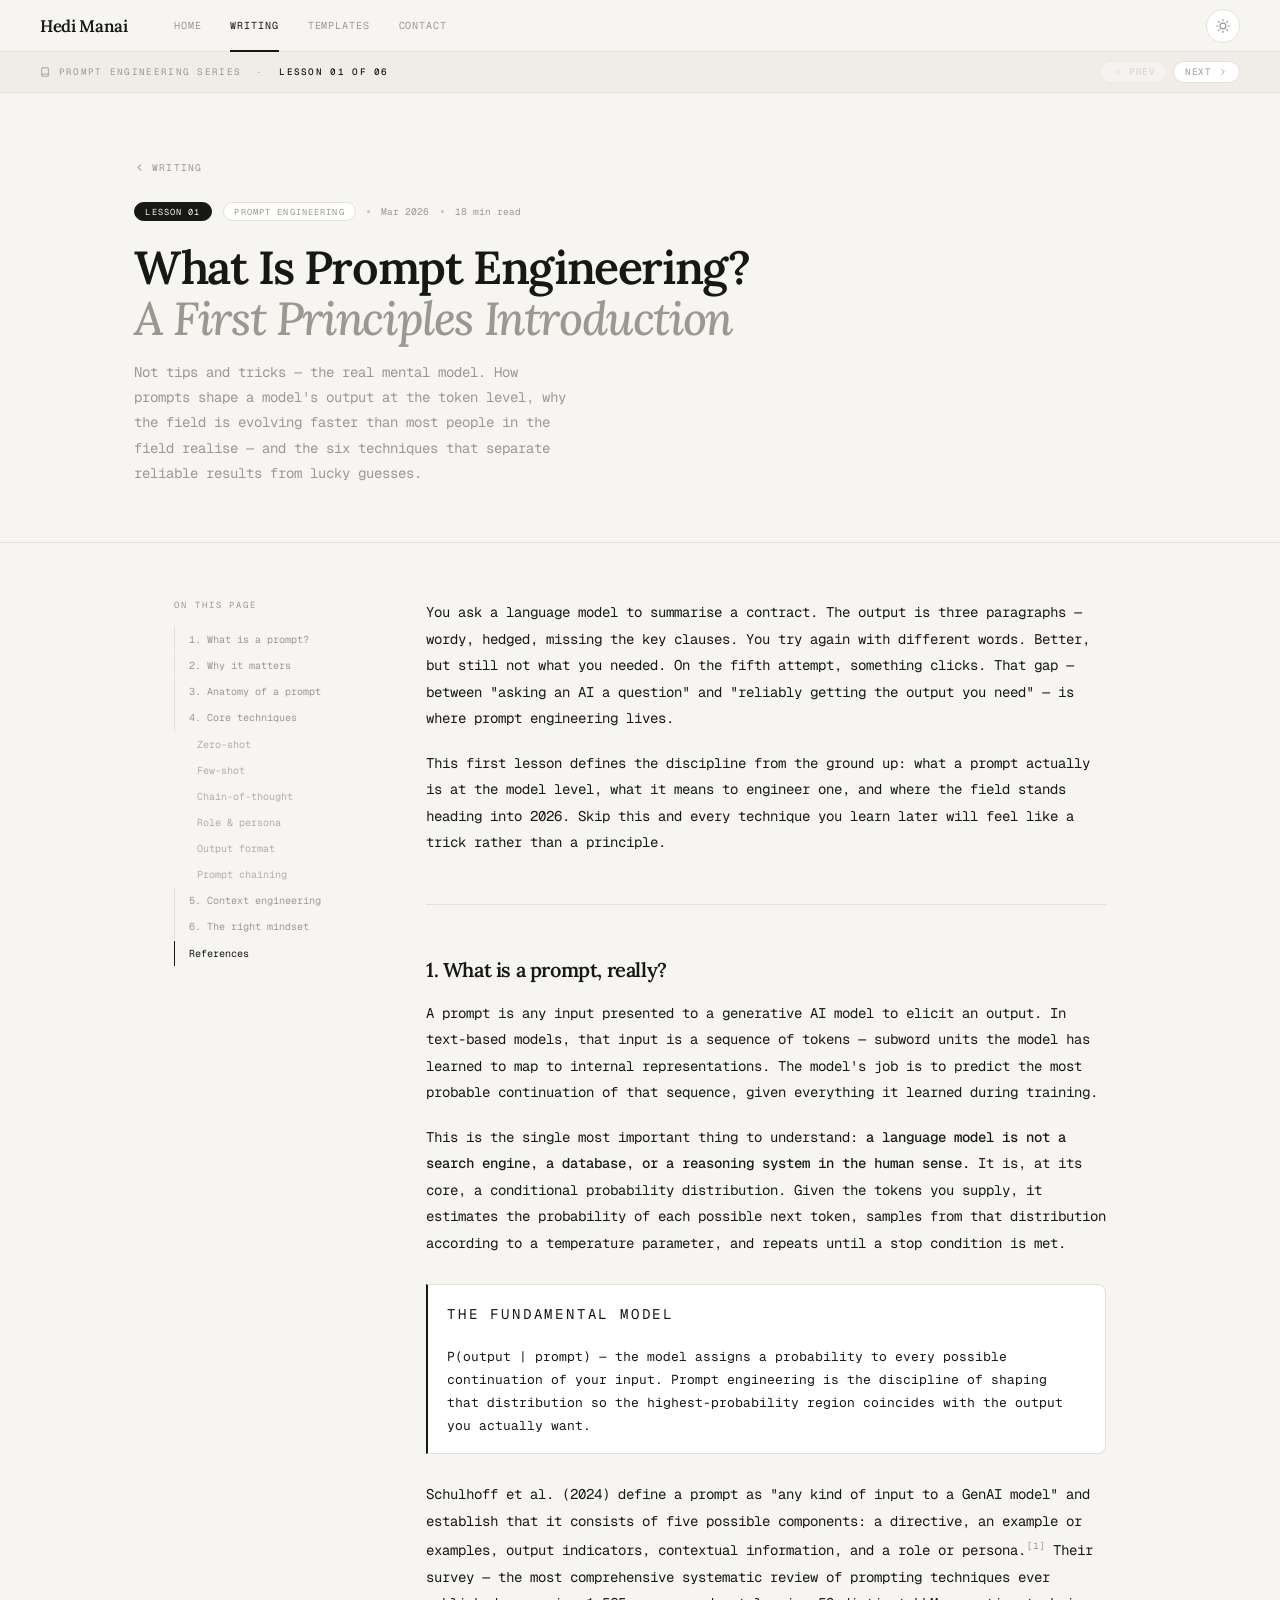
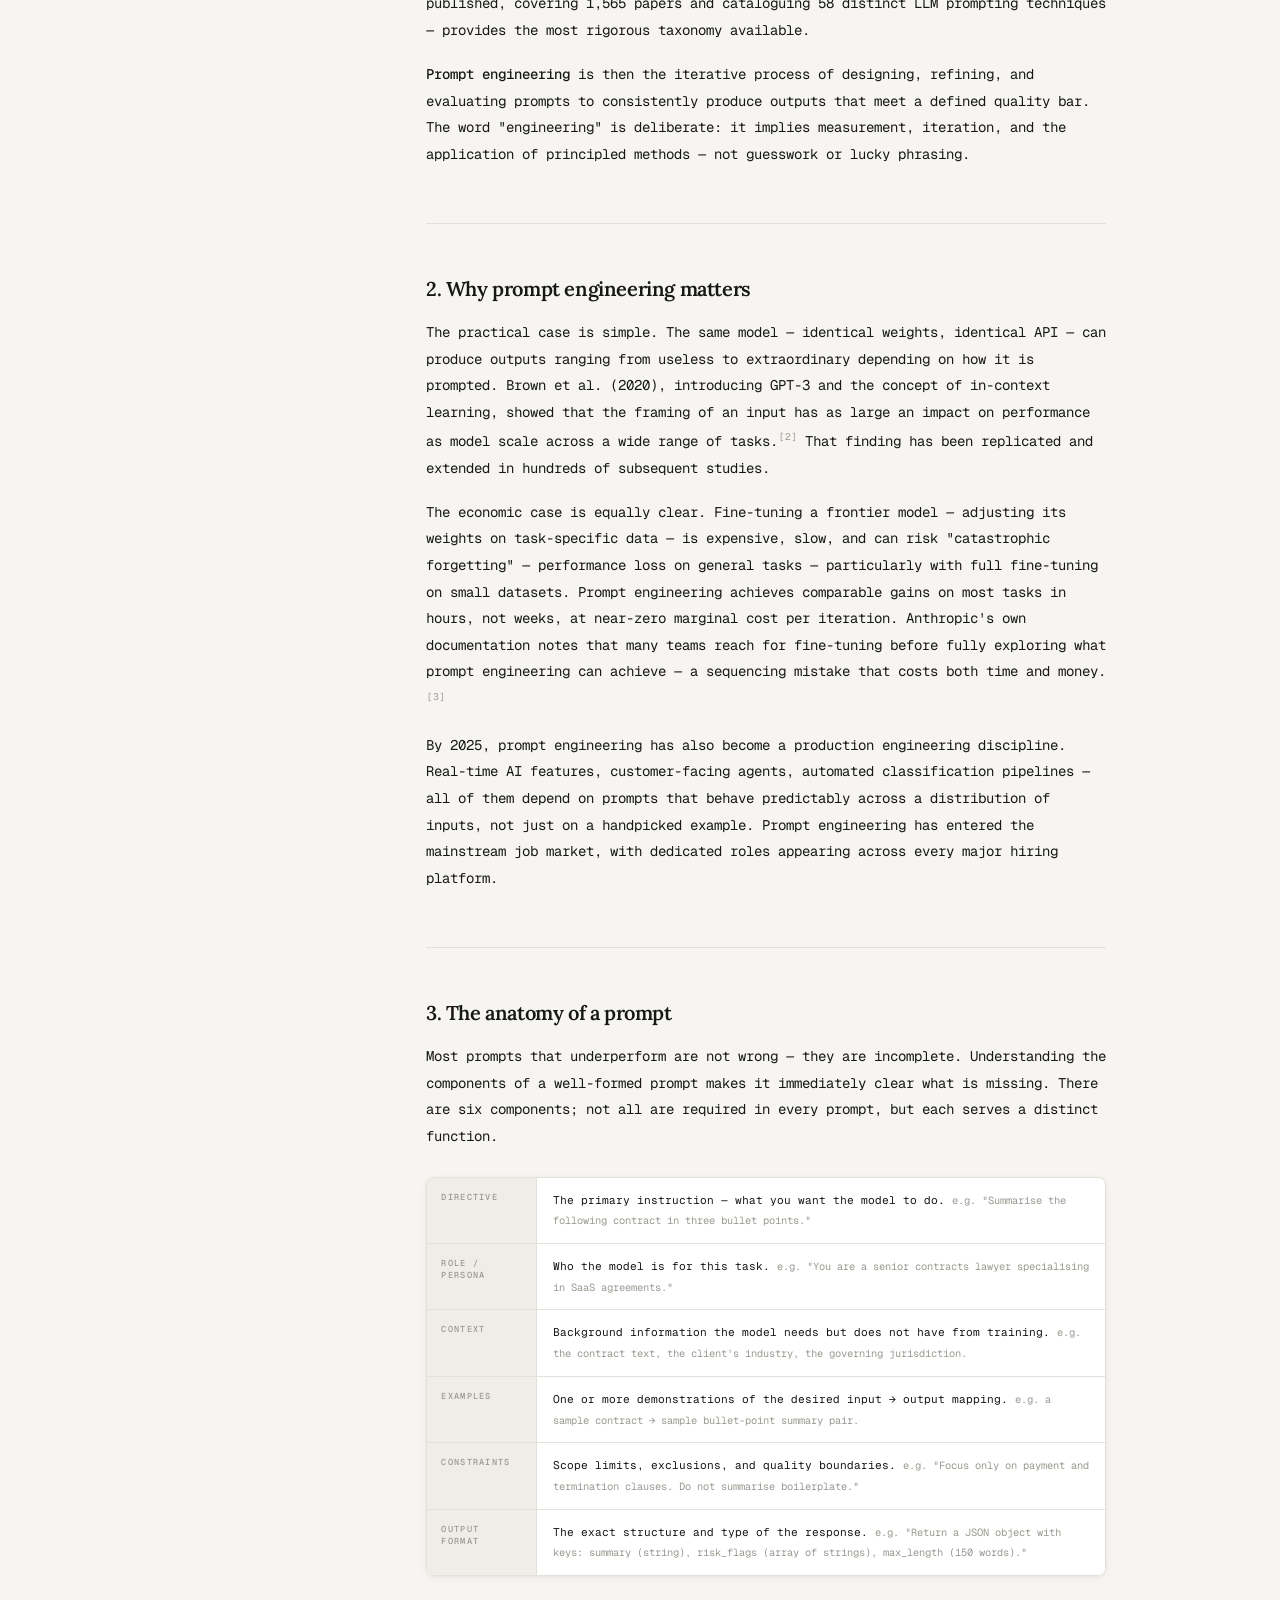
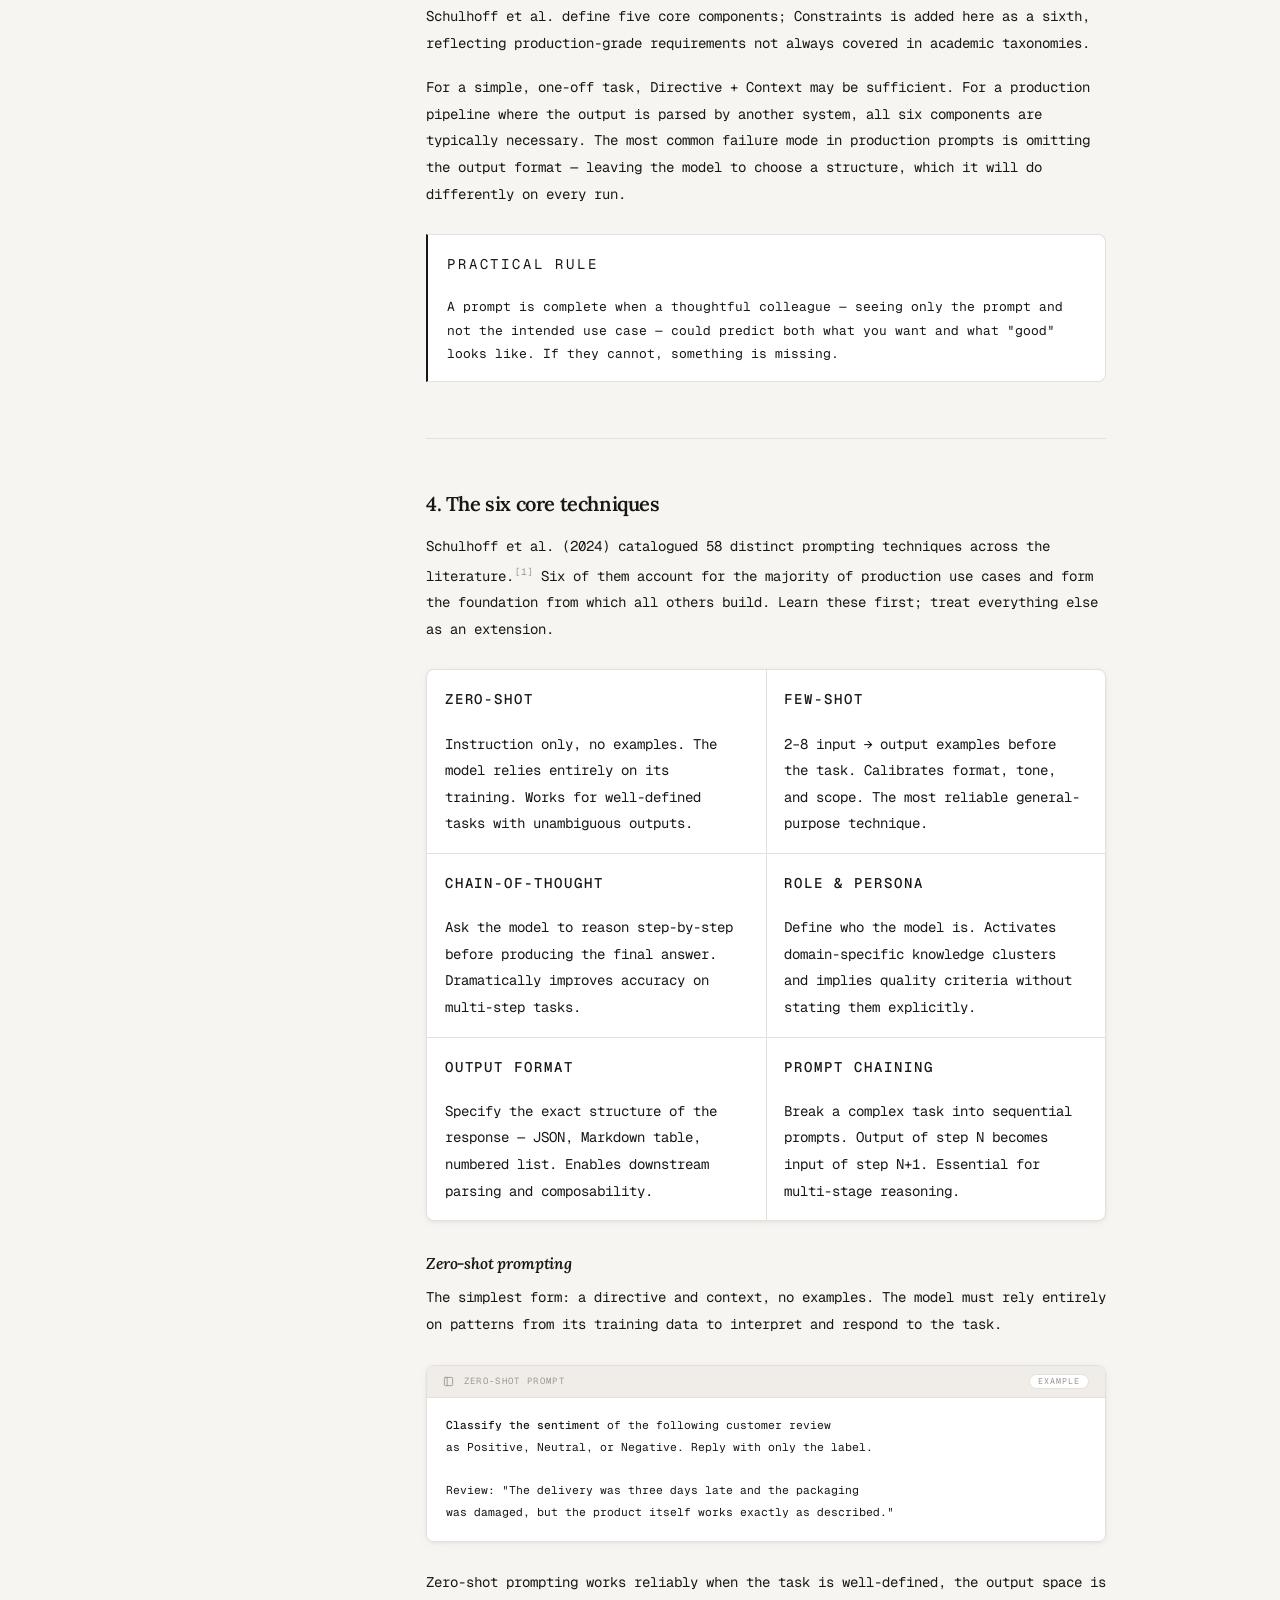
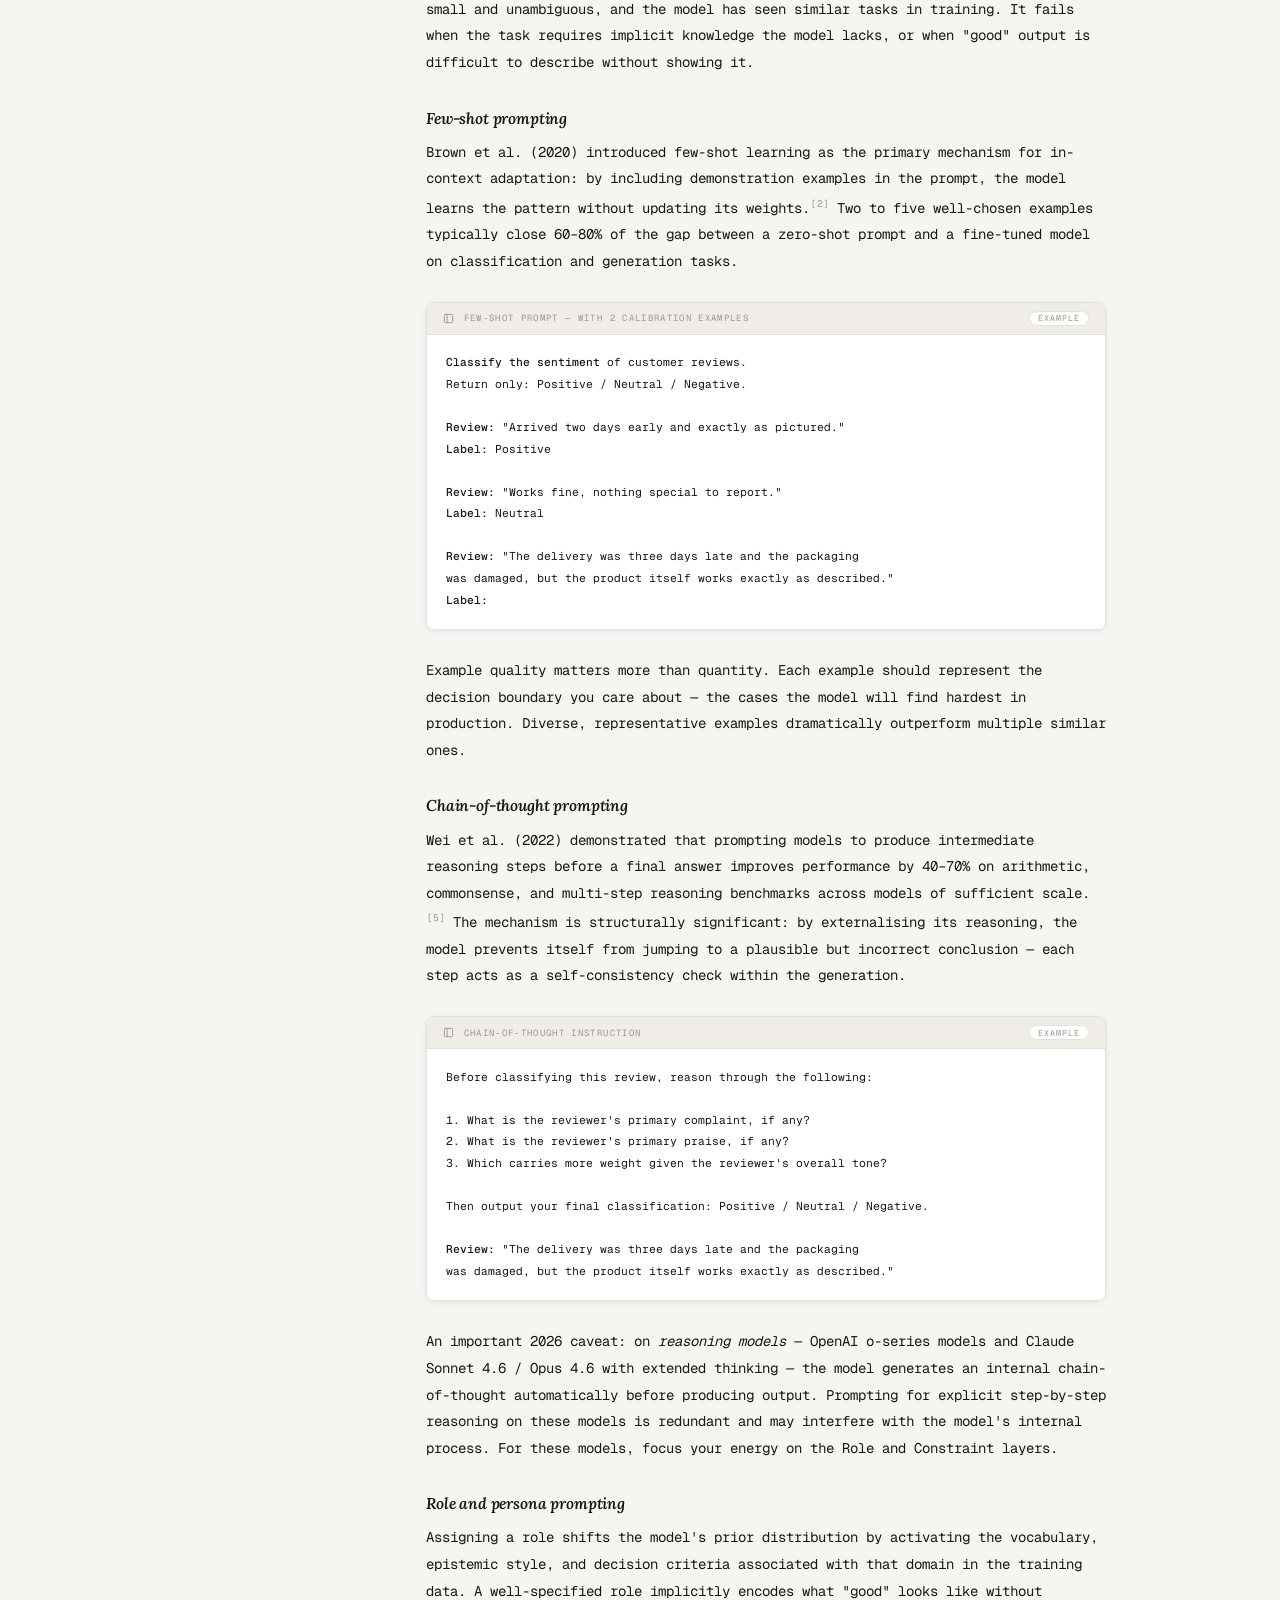
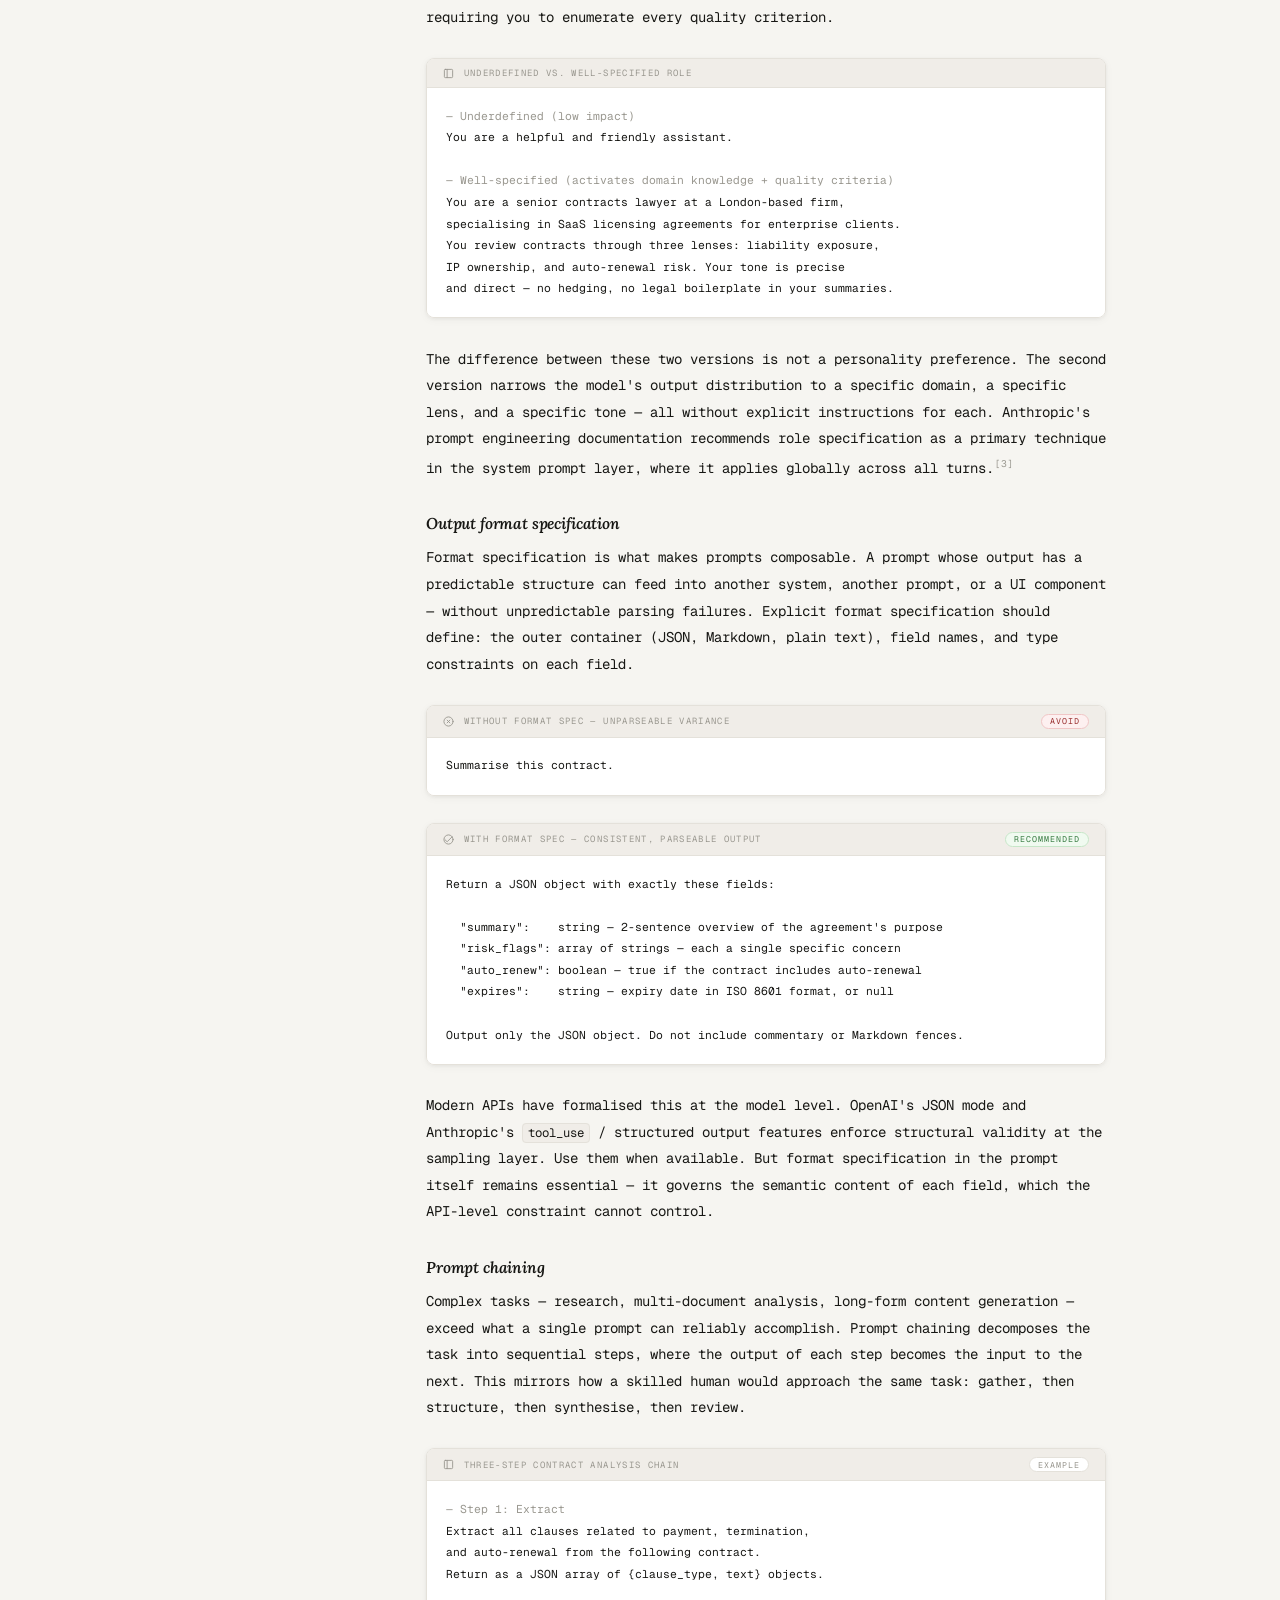
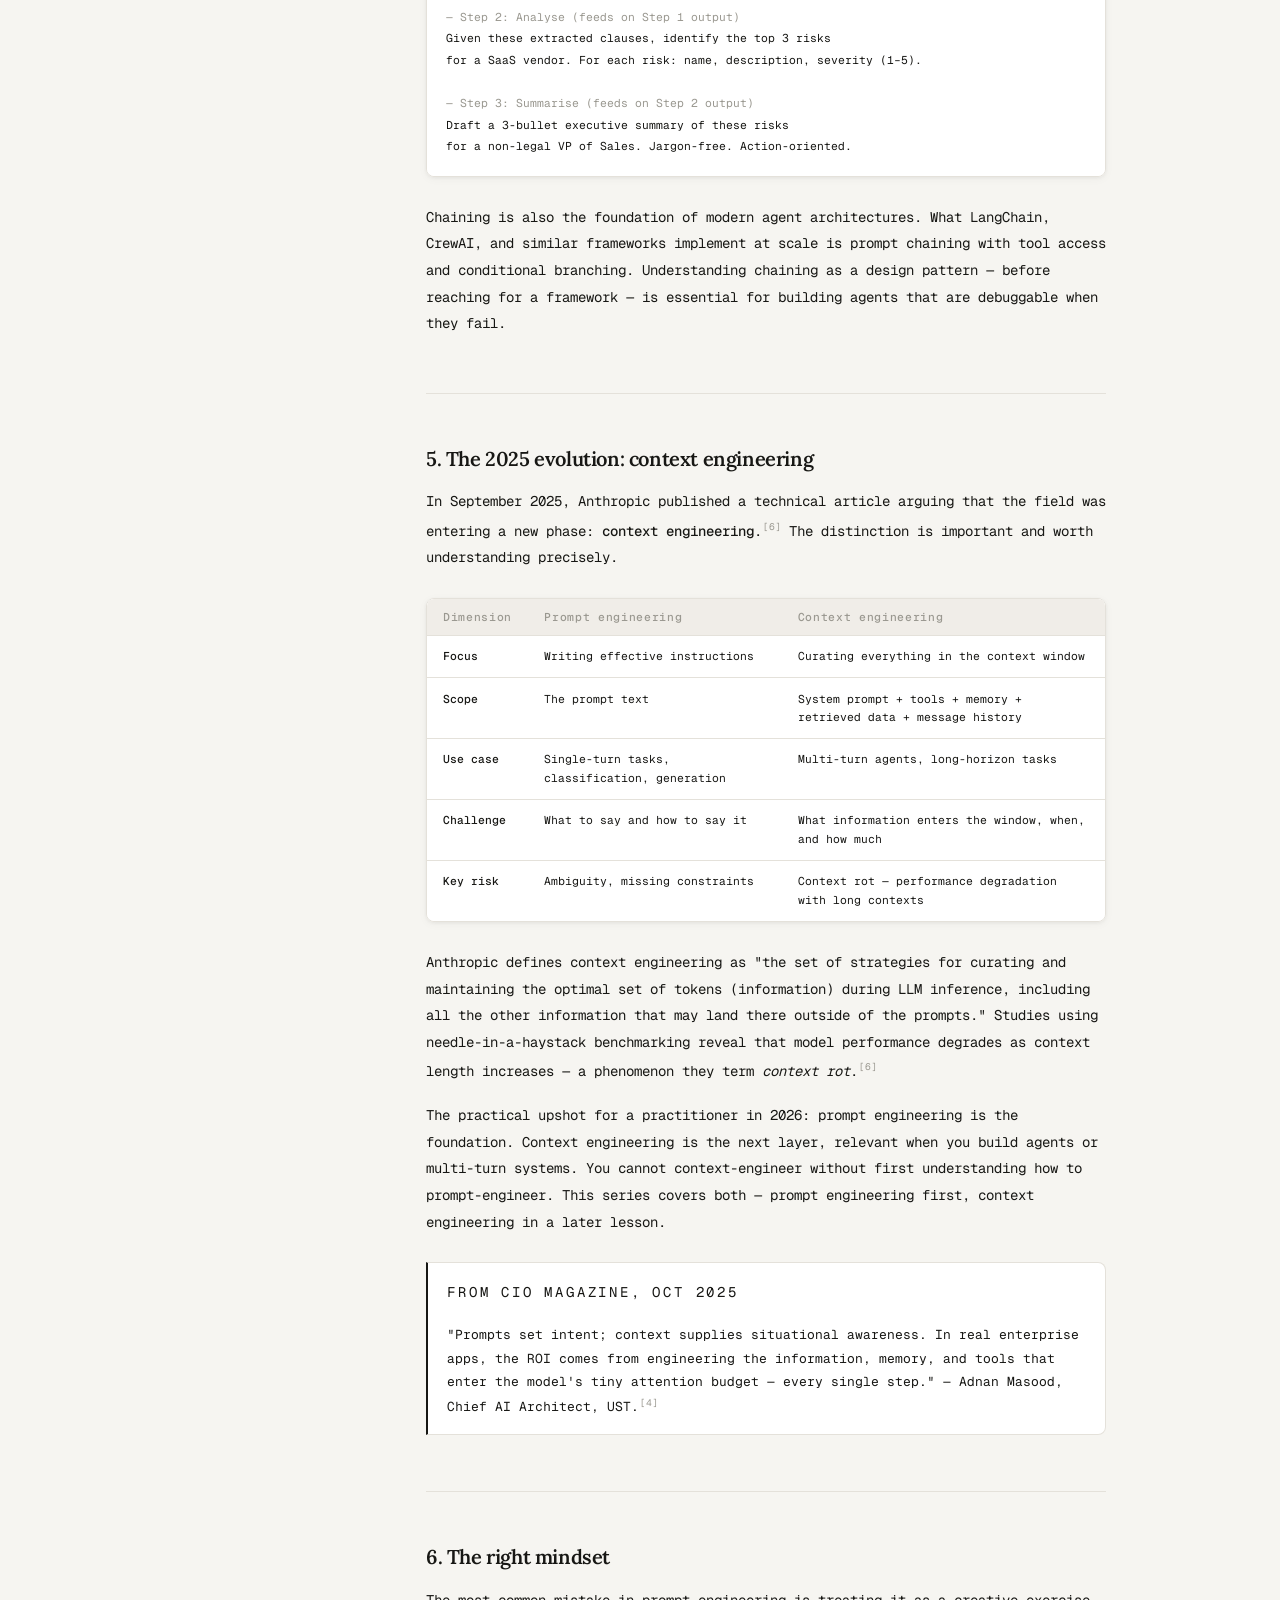
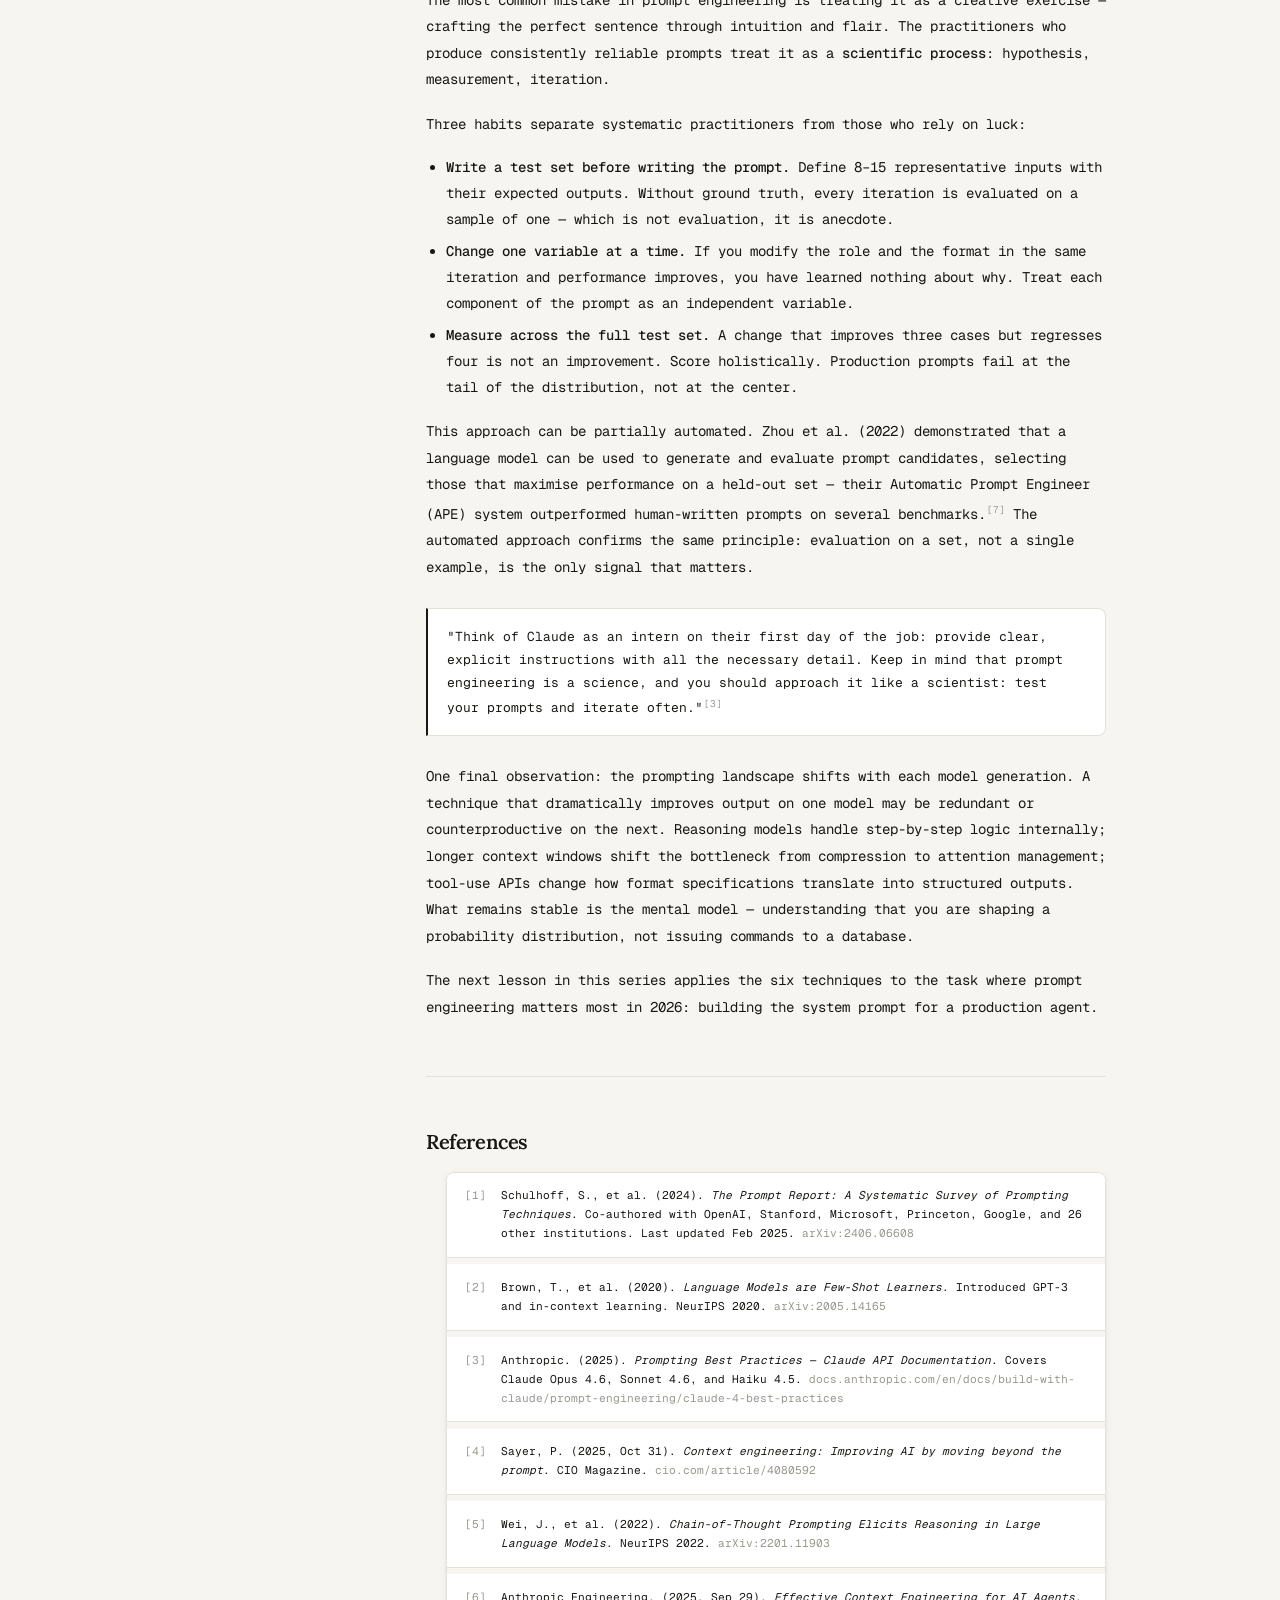
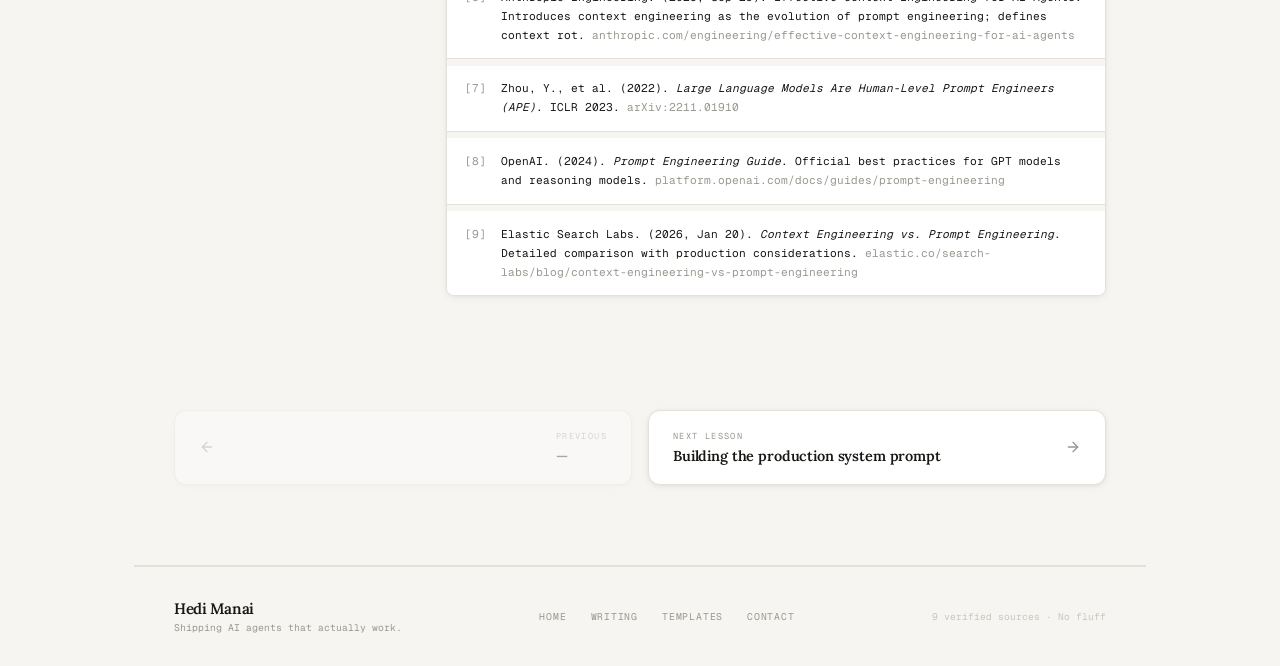
==== commit 81219dc6: "Refine homepage copy and fix references across prompt engineering lessons" ====
--- a/prompt-engineering-01.html
+++ b/prompt-engineering-01.html
@@ -615,7 +615,7 @@
       What Is Prompt Engineering?<br>
       <em>A First Principles Introduction</em>
     </h1>
-    <p class="hero-lead">Not tips and tricks — the real mental model. How prompts shape a model's output at the token level, why the field is evolving faster than most practitioners realise, and the six techniques every serious practitioner must master.</p>
+    <p class="hero-lead">Not tips and tricks — the real mental model. How prompts shape a model's output at the token level, why the field is evolving faster than most people in the field realise — and the six techniques that separate reliable results from lucky guesses.</p>
   </div>
 </header>
 
@@ -701,9 +701,9 @@
 
       <p>The practical case is simple. The same model — identical weights, identical API — can produce outputs ranging from useless to extraordinary depending on how it is prompted. Brown et al. (2020), introducing GPT-3 and the concept of in-context learning, showed that the framing of an input has as large an impact on performance as model scale across a wide range of tasks.<sup><a href="#r2" class="ref">[2]</a></sup> That finding has been replicated and extended in hundreds of subsequent studies.</p>
 
-      <p>The economic case is equally clear. Fine-tuning a frontier model — adjusting its weights on task-specific data — is expensive, slow, and risks "catastrophic forgetting" (the model loses general capabilities while gaining task-specific ones). Prompt engineering achieves comparable gains on most tasks in hours, not weeks, at near-zero marginal cost per iteration. Anthropic's own documentation notes that many teams reach for fine-tuning before fully exploring what prompt engineering can achieve — a sequencing mistake that costs both time and money.<sup><a href="#r3" class="ref">[3]</a></sup></p>
-
-      <p>By 2025, prompt engineering has also become a production engineering discipline. Real-time AI features, customer-facing agents, automated classification pipelines — all of them depend on prompts that behave predictably across a distribution of inputs, not just on a handpicked example. The scale of the discipline is reflected in the job market: over 15,500 prompt engineering roles were listed on Indeed in late 2025.<sup><a href="#r4" class="ref">[4]</a></sup></p>
+      <p>The economic case is equally clear. Fine-tuning a frontier model — adjusting its weights on task-specific data — is expensive, slow, and can risk "catastrophic forgetting" — performance loss on general tasks — particularly with full fine-tuning on small datasets. Prompt engineering achieves comparable gains on most tasks in hours, not weeks, at near-zero marginal cost per iteration. Anthropic's own documentation notes that many teams reach for fine-tuning before fully exploring what prompt engineering can achieve — a sequencing mistake that costs both time and money.<sup><a href="#r3" class="ref">[3]</a></sup></p>
+
+      <p>By 2025, prompt engineering has also become a production engineering discipline. Real-time AI features, customer-facing agents, automated classification pipelines — all of them depend on prompts that behave predictably across a distribution of inputs, not just on a handpicked example. Prompt engineering has entered the mainstream job market, with dedicated roles appearing across every major hiring platform.</p>
     </section>
 
     <hr class="rule">
@@ -747,6 +747,8 @@
         </div>
       </div>
 
+      <p>Schulhoff et al. define five core components; Constraints is added here as a sixth, reflecting production-grade requirements not always covered in academic taxonomies.</p>
+
       <p>For a simple, one-off task, Directive + Context may be sufficient. For a production pipeline where the output is parsed by another system, all six components are typically necessary. The most common failure mode in production prompts is omitting the output format — leaving the model to choose a structure, which it will do differently on every run.</p>
 
       <div class="callout">
@@ -860,7 +862,7 @@
 was damaged, but the product itself works exactly as described."</pre>
       </div>
 
-      <p>An important 2025 caveat: on <em>reasoning models</em> — OpenAI o1/o3 and Claude 3.7 Sonnet with extended thinking — the model generates an internal chain-of-thought automatically before producing output. Prompting for explicit step-by-step reasoning on these models is redundant and may interfere with the model's internal process. For these models, focus your energy on the Role and Constraint layers.</p>
+      <p>An important 2026 caveat: on <em>reasoning models</em> — OpenAI o-series models and Claude Sonnet 4.6 / Opus 4.6 with extended thinking — the model generates an internal chain-of-thought automatically before producing output. Prompting for explicit step-by-step reasoning on these models is redundant and may interfere with the model's internal process. For these models, focus your energy on the Role and Constraint layers.</p>
 
       <!-- Role -->
       <h3 id="role">Role and persona prompting</h3>
@@ -997,7 +999,7 @@
       <p>The practical upshot for a practitioner in 2026: prompt engineering is the foundation. Context engineering is the next layer, relevant when you build agents or multi-turn systems. You cannot context-engineer without first understanding how to prompt-engineer. This series covers both — prompt engineering first, context engineering in a later lesson.</p>
 
       <div class="callout">
-        <p class="callout-label">From CIO magazine, Oct 2025</p>
+        <p class="callout-label">From CIO Magazine, Oct 2025</p>
         <p class="callout-p">"Prompts set intent; context supplies situational awareness. In real enterprise apps, the ROI comes from engineering the information, memory, and tools that enter the model's tiny attention budget — every single step." — Adnan Masood, Chief AI Architect, UST.<sup><a href="#r4" class="ref">[4]</a></sup></p>
       </div>
     </section>
@@ -1021,7 +1023,6 @@
       <p>This approach can be partially automated. Zhou et al. (2022) demonstrated that a language model can be used to generate and evaluate prompt candidates, selecting those that maximise performance on a held-out set — their Automatic Prompt Engineer (APE) system outperformed human-written prompts on several benchmarks.<sup><a href="#r7" class="ref">[7]</a></sup> The automated approach confirms the same principle: evaluation on a set, not a single example, is the only signal that matters.</p>
 
       <div class="callout">
-        <p class="callout-label">Anthropic's framing</p>
         <p class="callout-p">"Think of Claude as an intern on their first day of the job: provide clear, explicit instructions with all the necessary detail. Keep in mind that prompt engineering is a science, and you should approach it like a scientist: test your prompts and iterate often."<sup><a href="#r3" class="ref">[3]</a></sup></p>
       </div>
 
@@ -1102,7 +1103,7 @@
 <footer class="site-footer" role="contentinfo">
   <div>
     <div class="footer-brand">Hedi Manai</div>
-    <div class="footer-sub">Let's build AI agents together.</div>
+    <div class="footer-sub">Shipping AI agents that actually work.</div>
   </div>
   <nav class="footer-links" aria-label="Footer navigation">
     <a class="footer-link" href="index.html#home">Home</a>
@@ -1176,4 +1177,3 @@
 </script>
 </body>
 </html>
-
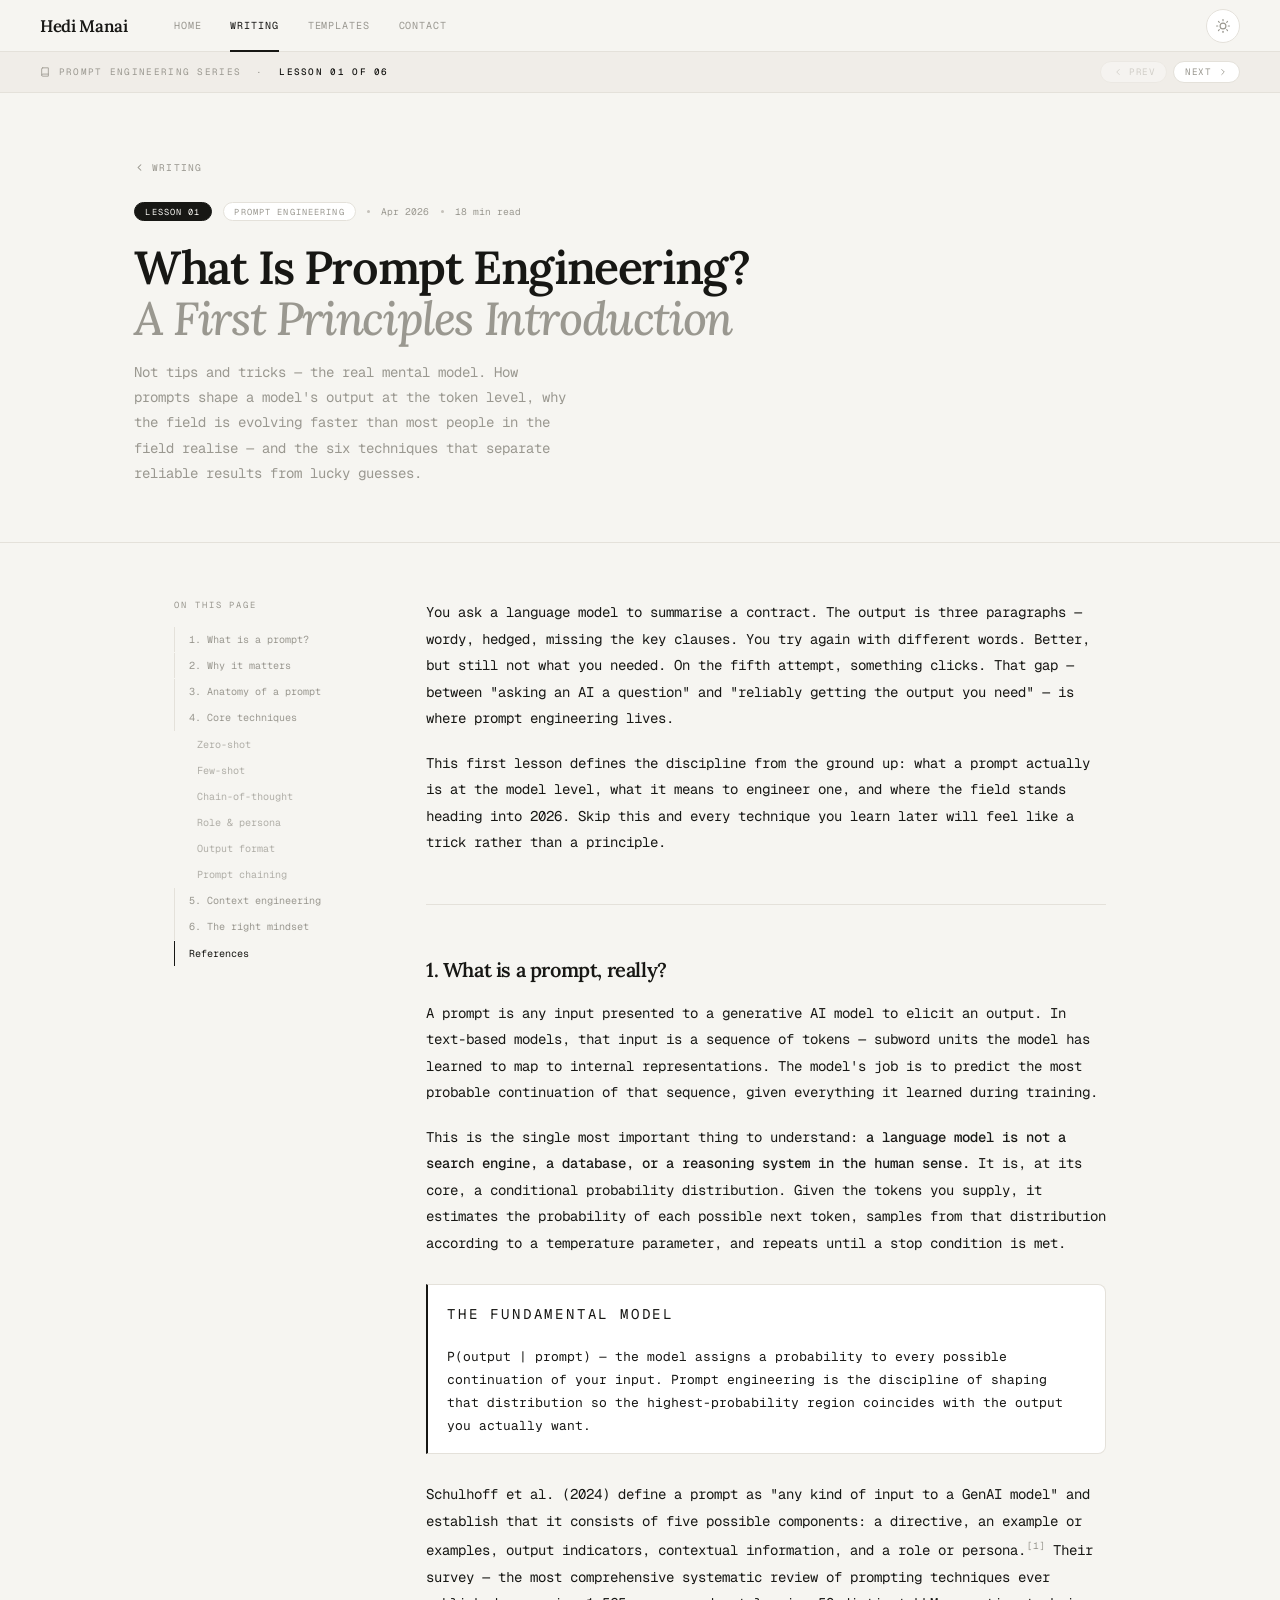
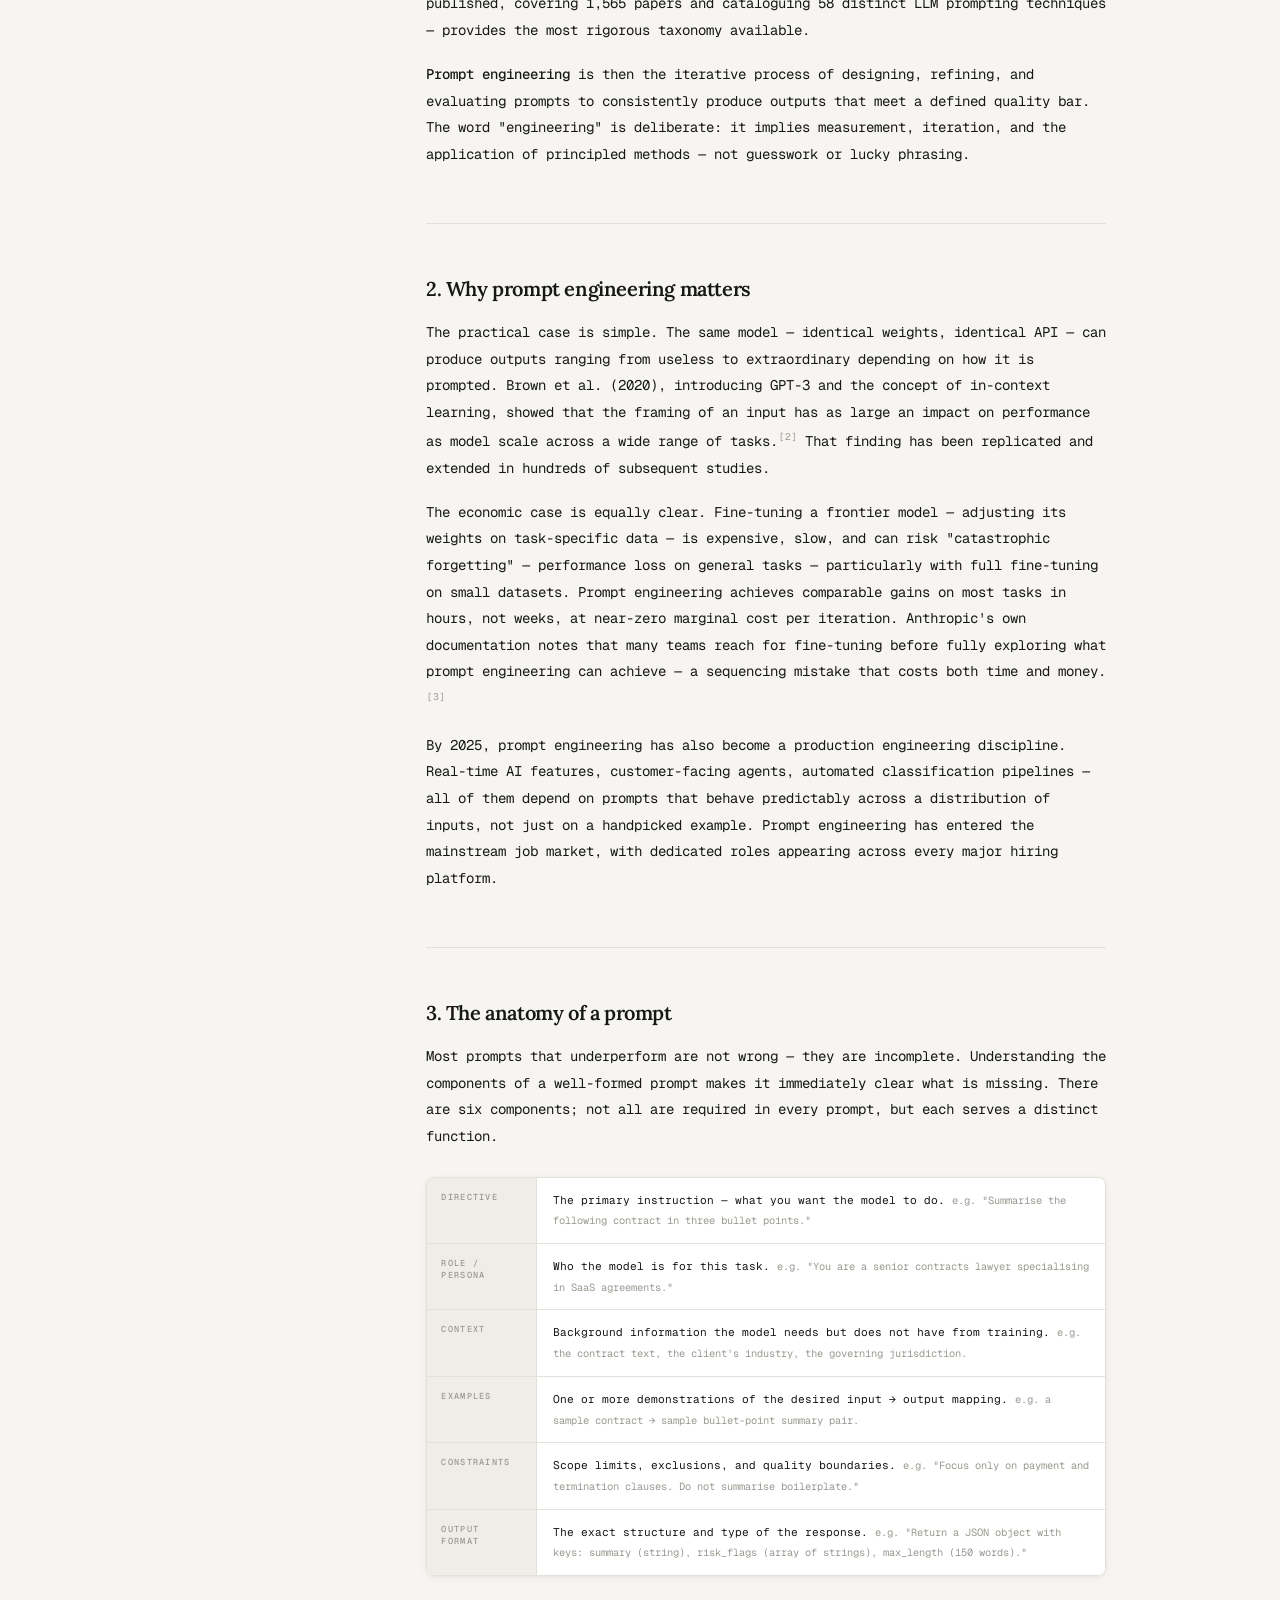
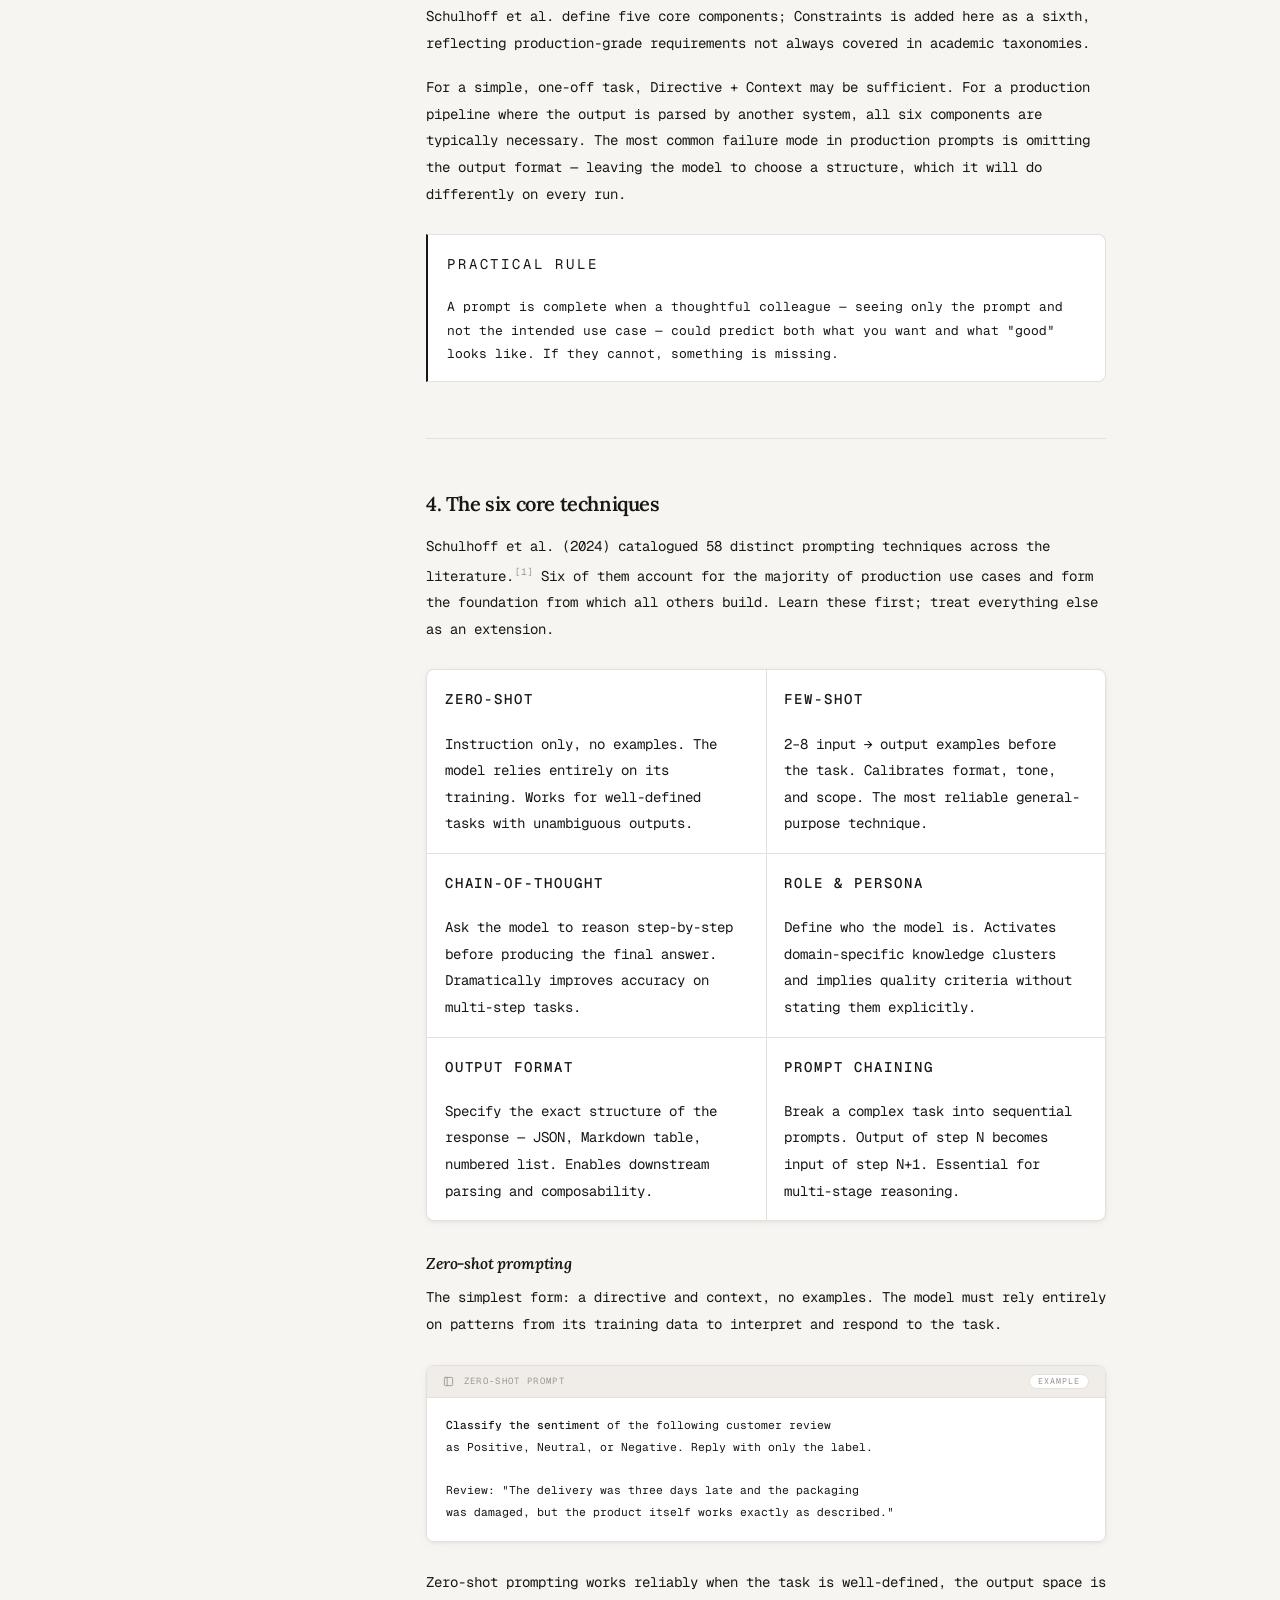
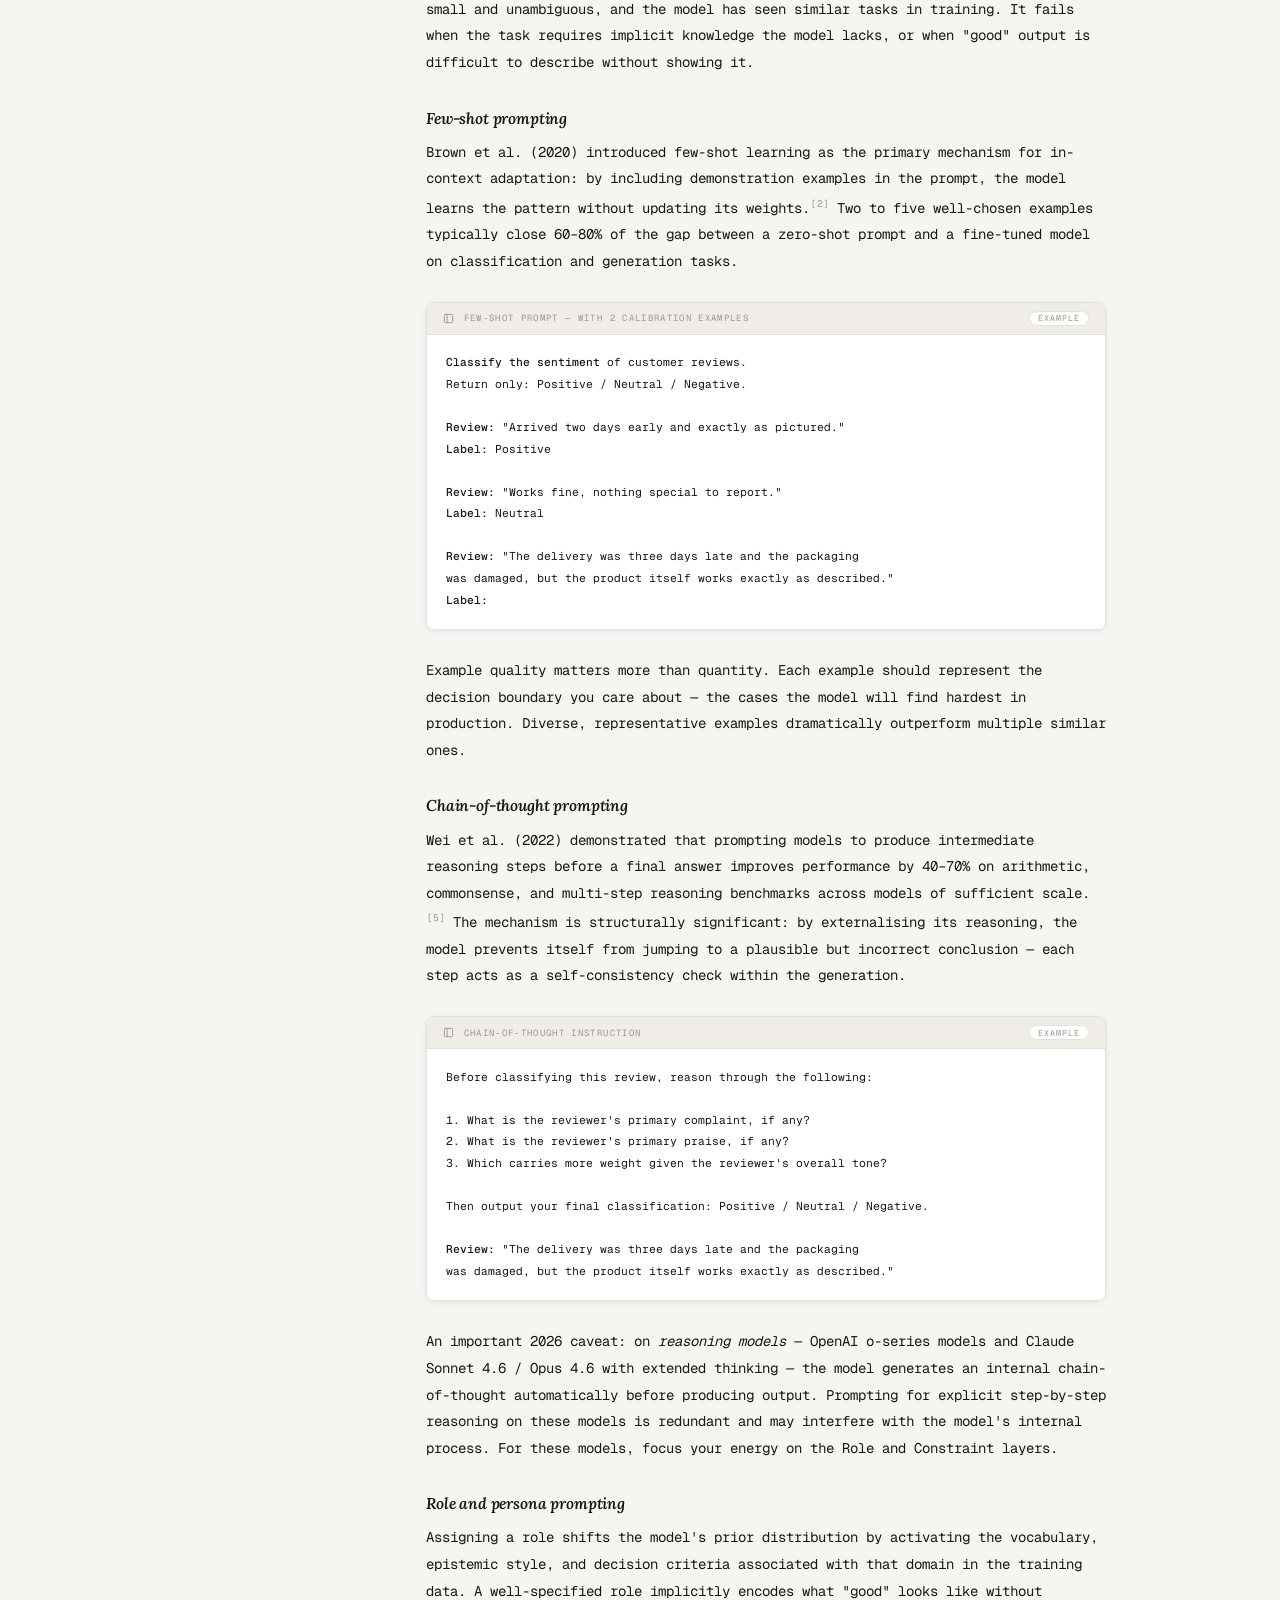
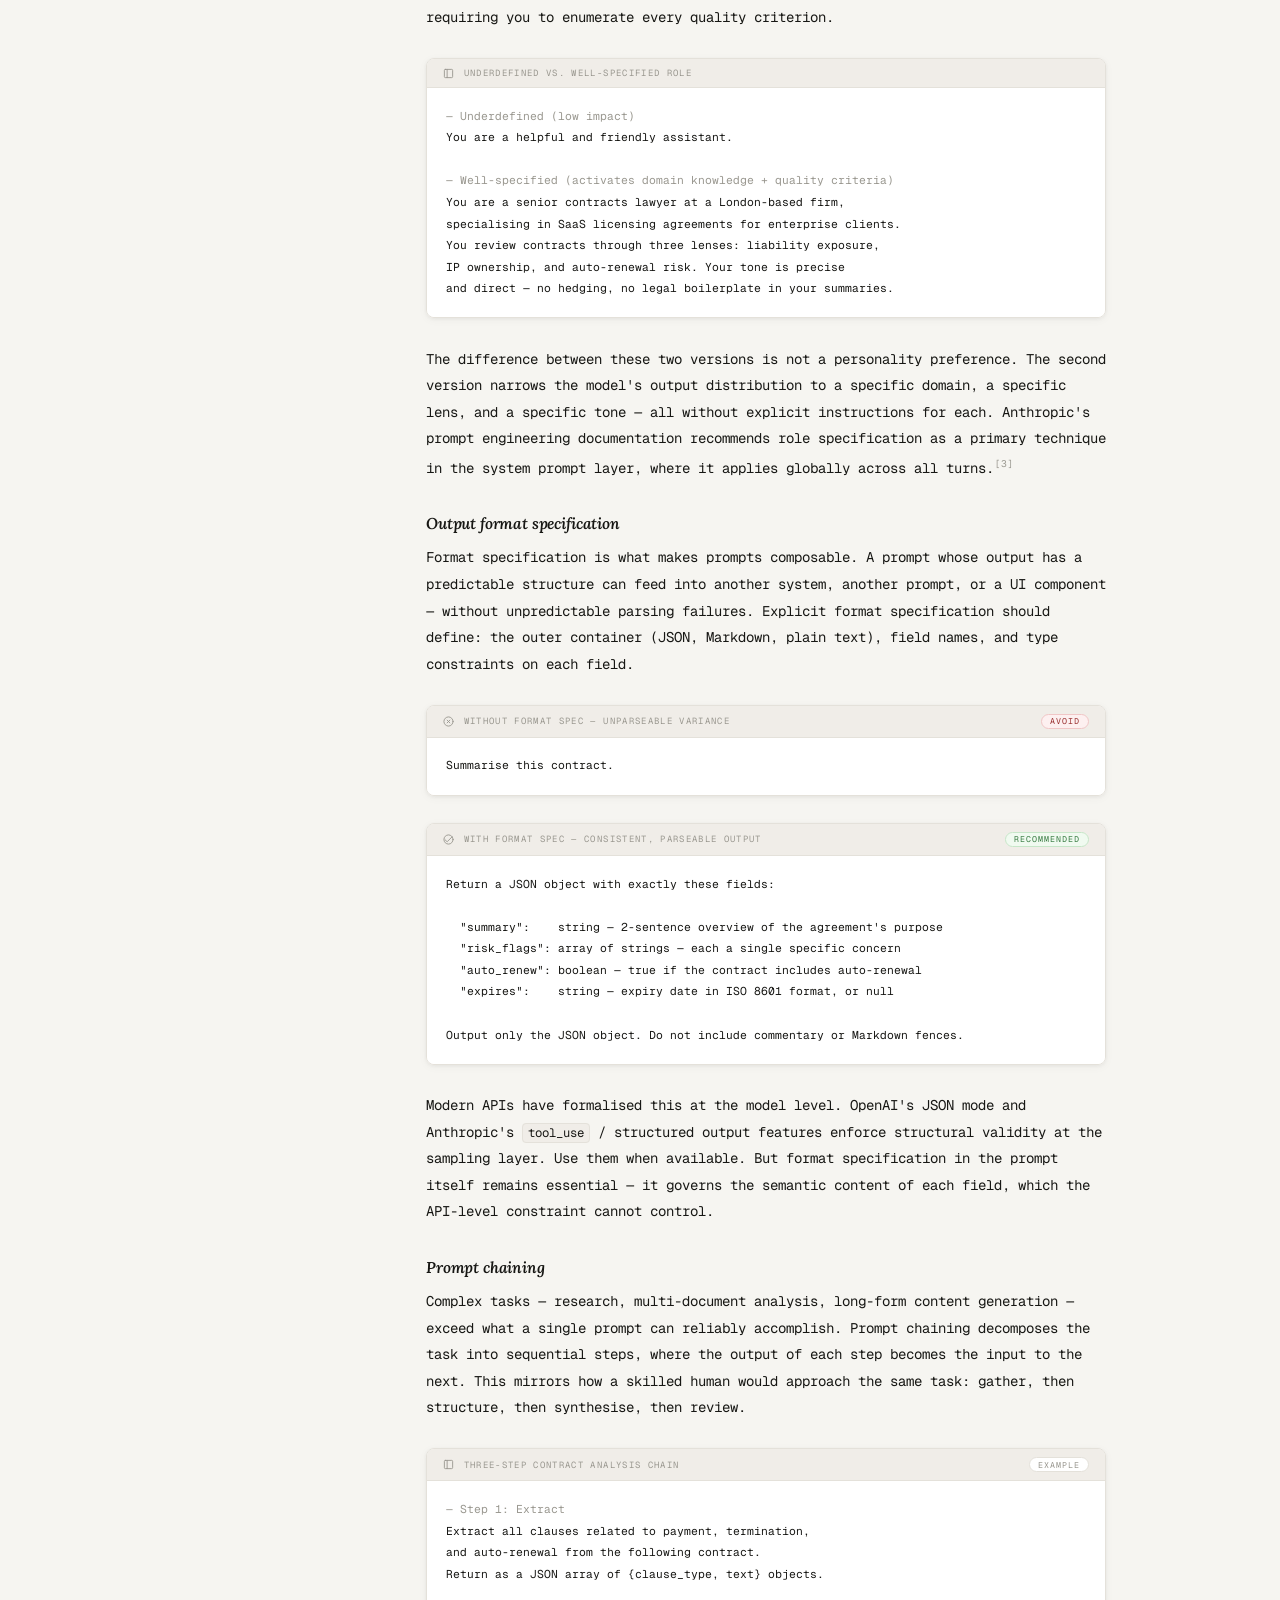
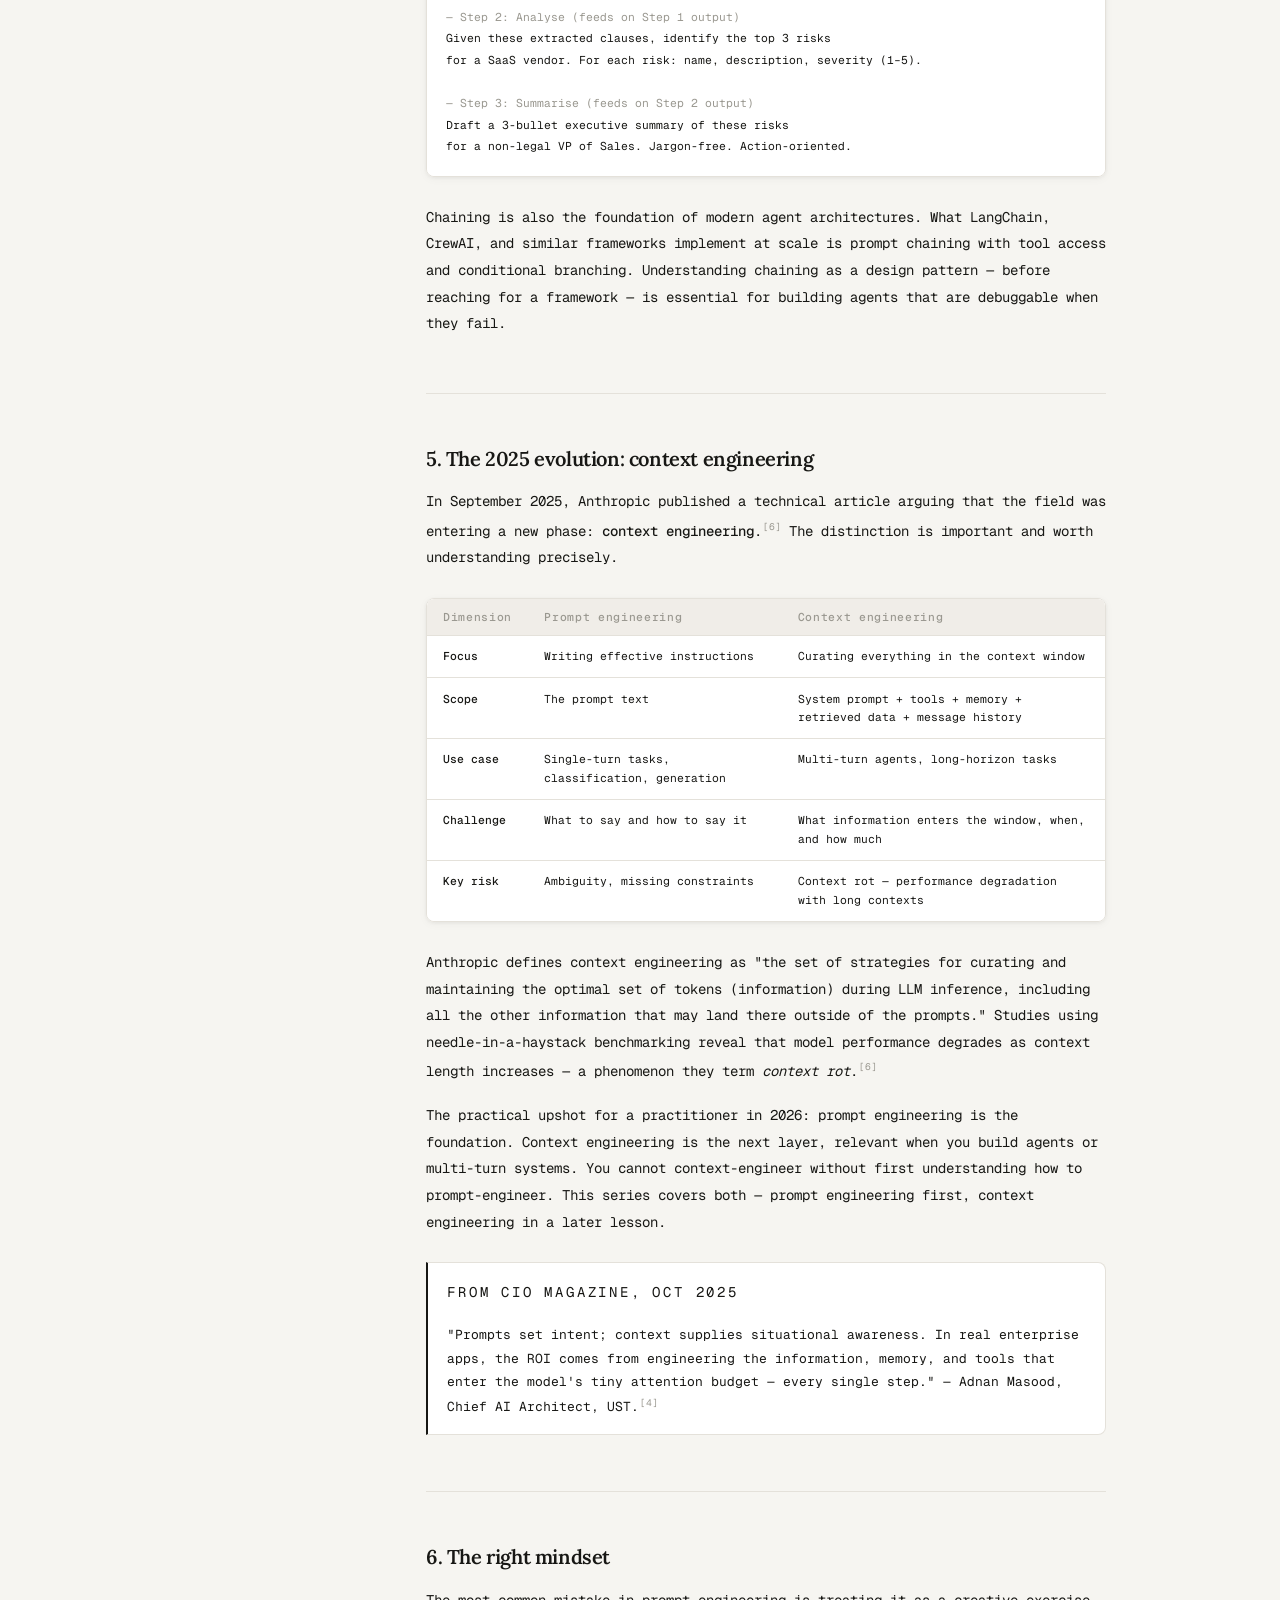
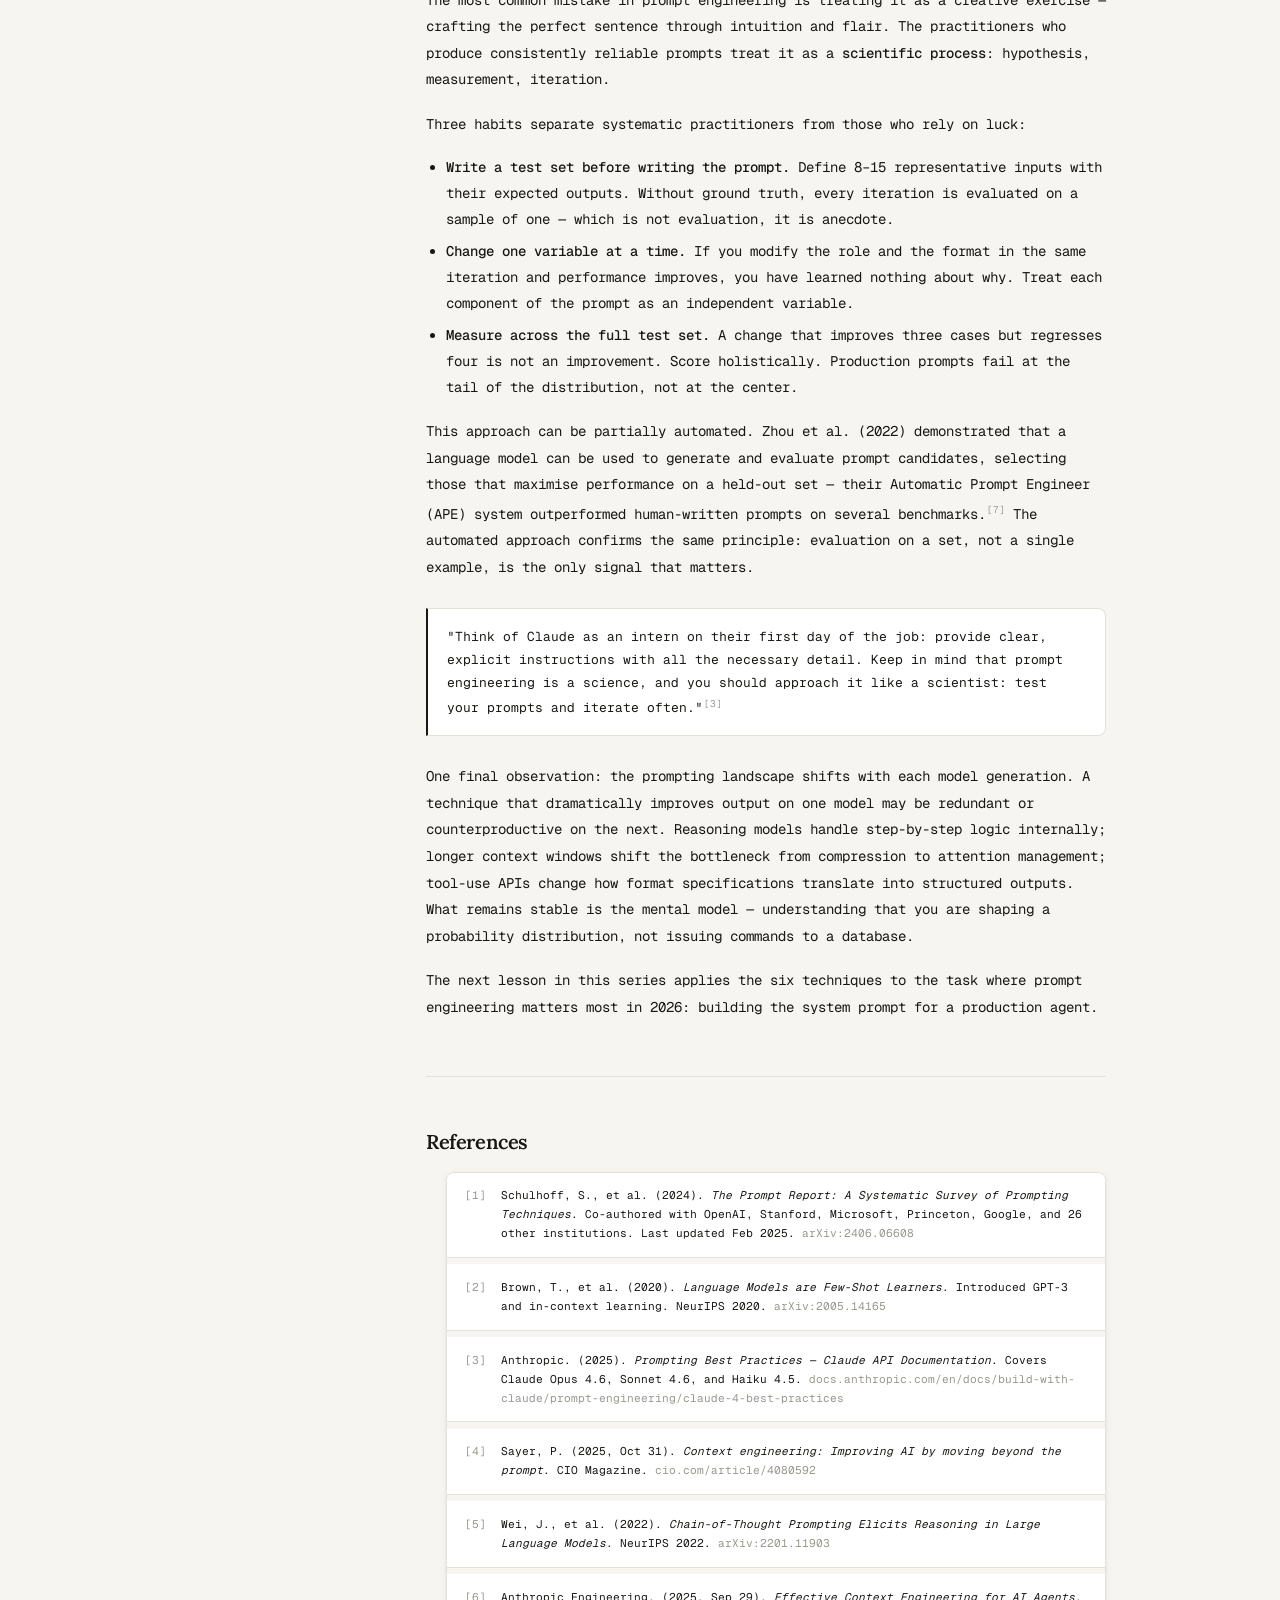
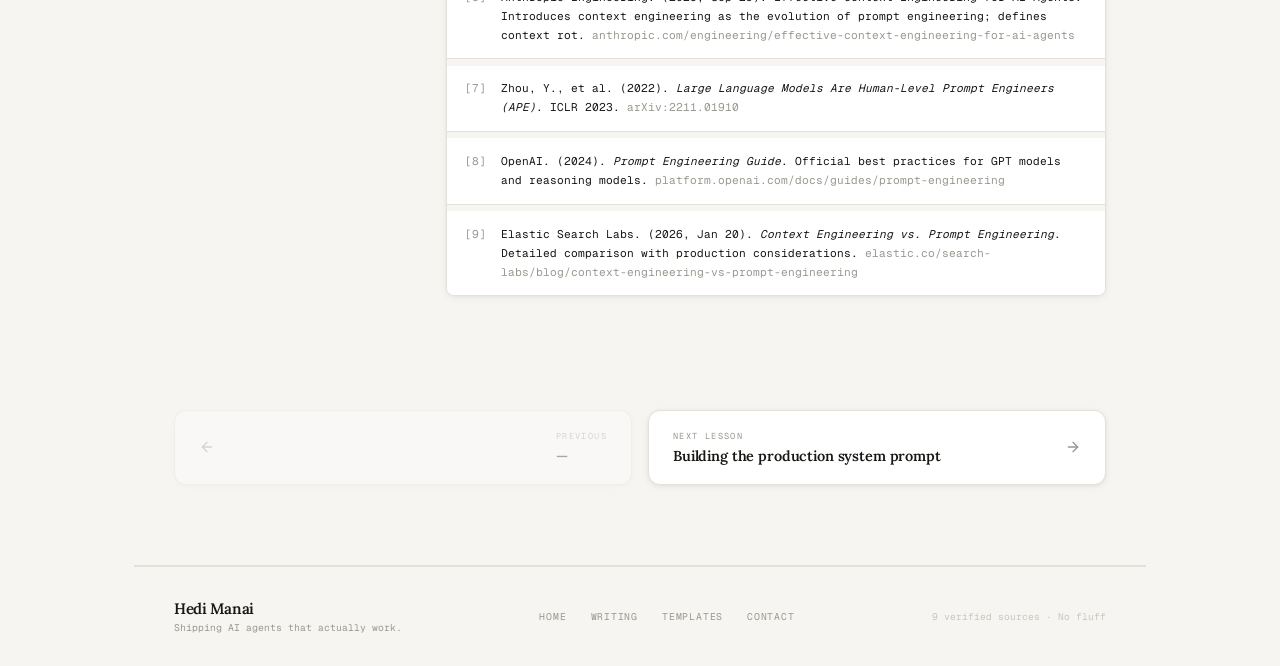
==== commit 40ea8019: "chore(seo): refresh metadata and structured data across pages" ====
--- a/prompt-engineering-01.html
+++ b/prompt-engineering-01.html
@@ -1,829 +1,438 @@
-﻿<!DOCTYPE html>
+<!DOCTYPE html>
 <html lang="en">
+
 <head>
-<meta charset="UTF-8">
-<meta name="viewport" content="width=device-width, initial-scale=1.0">
-<title>What Is Prompt Engineering? A First Principles Introduction — Hedi Manai</title>
-<meta name="description" content="A rigorous, first-principles introduction to prompt engineering: what it actually is, how it works at the model level, the core techniques, and what it is evolving into in 2025–2026.">
-<meta name="author" content="Hedi Manai">
-<meta property="og:title" content="What Is Prompt Engineering? A First Principles Introduction">
-<meta property="og:description" content="Not tips and tricks — the real mental model. How prompts work, why they fail, and the six techniques you need to know.">
-<meta property="og:type" content="article">
-<meta name="robots" content="index, follow">
-<link href="https://fonts.googleapis.com/css2?family=Lora:ital,wght@0,500;0,600;1,400&family=Geist+Mono:wght@300;400;500&display=swap" rel="stylesheet">
-
-<style>
-/* ─────────────────────────────────────────────
-   DESIGN TOKENS  — identical to site system
-───────────────────────────────────────────── */
-*, *::before, *::after { box-sizing: border-box; margin: 0; padding: 0; }
-
-:root {
-  --bg:      #f6f5f1;
-  --surface: #ffffff;
-  --surface2:#f0ede8;
-  --border:  #e4e1da;
-  --border-h:#c4c1ba;
-  --text-s:  #171714;
-  --muted:   #9a9890;
-  --nav-bg:  rgba(246,245,241,0.93);
-  --accent:  #171714;
-  --accent-i:#f6f5f1;
-  --radius:  12px;
-  --sh-sm:   0 1px 4px rgba(0,0,0,0.06),0 2px 10px rgba(0,0,0,0.04);
-  --sh-md:   0 4px 20px rgba(0,0,0,0.08),0 1px 4px rgba(0,0,0,0.04);
-  --col-body: 680px;
-  --col-aside: 188px;
-  --col-gap:   4rem;
-}
-html.dark {
-  --bg:      #111110;
-  --surface: #1a1a18;
-  --surface2:#141412;
-  --border:  #2a2a28;
-  --border-h:#444440;
-  --text-s:  #e8e4dc;
-  --muted:   #6a6860;
-  --nav-bg:  rgba(17,17,16,0.93);
-  --accent:  #e8e4dc;
-  --accent-i:#111110;
-}
-
-html { scroll-behavior: smooth; }
-body {
-  background: var(--bg); color: var(--text-s);
-  font-family: 'Geist Mono', monospace;
-  min-height: 100vh; overflow-x: hidden;
-  -webkit-font-smoothing: antialiased;
-  transition: background 0.3s, color 0.3s;
-}
-
-/* ─────────────────────────────────────────────
-   READING PROGRESS
-───────────────────────────────────────────── */
-.progress {
-  position: fixed; top: 0; left: 0; right: 0; z-index: 600;
-  height: 2px; background: transparent; pointer-events: none;
-}
-.progress-fill {
-  height: 100%; width: 0%;
-  background: var(--accent);
-  transition: width 0.08s linear;
-}
-
-/* ─────────────────────────────────────────────
-   NAV
-───────────────────────────────────────────── */
-.nav {
-  position: fixed; top: 0; left: 0; right: 0; z-index: 500;
-  height: 52px; background: var(--nav-bg);
-  backdrop-filter: blur(16px); -webkit-backdrop-filter: blur(16px);
-  border-bottom: 1px solid var(--border);
-  display: flex; align-items: center; padding: 0 2.5rem;
-  transition: background 0.3s, border-color 0.3s;
-}
-.nav-brand {
-  font-family: 'Lora', serif; font-size: 1.05rem; font-weight: 600;
-  letter-spacing: -0.02em; color: var(--text-s);
-  margin-right: 2rem; white-space: nowrap; text-decoration: none; flex-shrink: 0;
-}
-.nav-links { display: flex; align-items: center; flex: 1; overflow-x: auto; scrollbar-width: none; }
-.nav-links::-webkit-scrollbar { display: none; }
-.nav-link {
-  font-size: 0.63rem; letter-spacing: 0.09em; text-transform: uppercase;
-  color: var(--muted); padding: 0 0.9rem; height: 52px;
-  display: flex; align-items: center; white-space: nowrap;
-  transition: color 0.2s; border: none; background: none;
-  font-family: 'Geist Mono', monospace; position: relative; text-decoration: none;
-}
-.nav-link::after {
-  content: ''; position: absolute; bottom: 0; left: 0.9rem; right: 0.9rem;
-  height: 1.5px; background: var(--text-s);
-  transform: scaleX(0); transform-origin: left; transition: transform 0.22s ease;
-}
-.nav-link:hover { color: var(--text-s); }
-.nav-link.active { color: var(--text-s); }
-.nav-link.active::after { transform: scaleX(1); }
-.nav-spacer { flex: 1; min-width: 0.5rem; }
-.icon-btn {
-  width: 34px; height: 34px; border-radius: 100px; flex-shrink: 0;
-  border: 1px solid var(--border); background: var(--surface);
-  color: var(--muted); cursor: pointer;
-  display: flex; align-items: center; justify-content: center; transition: all 0.2s;
-}
-.icon-btn:hover { border-color: var(--border-h); color: var(--text-s); }
-
-/* ─────────────────────────────────────────────
-   SERIES BANNER — top of every lesson
-───────────────────────────────────────────── */
-.series-banner {
-  margin-top: 52px;
-  background: var(--surface2); border-bottom: 1px solid var(--border);
-  padding: 0.55rem 2.5rem;
-  display: flex; align-items: center; justify-content: space-between;
-  gap: 1rem; flex-wrap: wrap;
-}
-.series-label {
-  display: flex; align-items: center; gap: 0.55rem;
-  font-size: 0.58rem; letter-spacing: 0.14em; text-transform: uppercase; color: var(--muted);
-}
-.series-label span { color: var(--text-s); font-weight: 500; }
-.series-nav {
-  display: flex; align-items: center; gap: 0.35rem;
-}
-.series-btn {
-  display: inline-flex; align-items: center; gap: 0.4rem;
-  font-size: 0.58rem; letter-spacing: 0.06em; text-transform: uppercase;
-  padding: 0.25rem 0.7rem; border-radius: 100px;
-  border: 1px solid var(--border); background: var(--surface);
-  color: var(--muted); text-decoration: none; transition: all 0.2s;
-  font-family: 'Geist Mono', monospace;
-}
-.series-btn:hover { border-color: var(--border-h); color: var(--text-s); }
-.series-btn svg { flex-shrink: 0; }
-
-/* ─────────────────────────────────────────────
-   HERO
-───────────────────────────────────────────── */
-.hero {
-  border-bottom: 1px solid var(--border);
-  padding: 4rem 2.5rem 3.5rem;
-}
-.hero-inner { max-width: calc(var(--col-body) + var(--col-aside) + var(--col-gap) + 5rem); margin: 0 auto; }
-
-.crumb {
-  display: inline-flex; align-items: center; gap: 0.45rem;
-  font-size: 0.6rem; letter-spacing: 0.12em; text-transform: uppercase;
-  color: var(--muted); text-decoration: none; margin-bottom: 1.8rem;
-  transition: color 0.2s;
-}
-.crumb:hover { color: var(--text-s); }
-
-.article-meta {
-  display: flex; align-items: center; gap: 0.7rem;
-  flex-wrap: wrap; margin-bottom: 1.3rem;
-}
-.meta-pill {
-  font-size: 0.54rem; letter-spacing: 0.13em; text-transform: uppercase;
-  padding: 0.15rem 0.65rem; border-radius: 100px;
-  border: 1px solid var(--border); color: var(--muted); background: var(--surface);
-}
-.meta-pill.num { background: var(--accent); color: var(--accent-i); border-color: var(--accent); }
-.meta-dot { width: 3px; height: 3px; border-radius: 50%; background: var(--border-h); flex-shrink: 0; }
-.meta-item { font-size: 0.6rem; color: var(--muted); }
-
-.hero-title {
-  font-family: 'Lora', serif;
-  font-size: clamp(1.85rem, 4vw, 2.9rem);
-  font-weight: 600; letter-spacing: -0.03em; line-height: 1.1;
-  color: var(--text-s); margin-bottom: 1rem;
-}
-.hero-title em { font-style: italic; font-weight: 500; color: var(--muted); }
-
-.hero-lead {
-  font-size: 0.875rem; line-height: 1.8; color: var(--muted);
-  max-width: 54ch;
-}
-
-/* ─────────────────────────────────────────────
-   CONTENT AREA  — two-column on large screens
-   sidebar (TOC) + body
-───────────────────────────────────────────── */
-.content-wrap {
-  max-width: calc(var(--col-body) + var(--col-aside) + var(--col-gap) + 5rem);
-  margin: 0 auto;
-  padding: 3.5rem 2.5rem 6rem;
-  display: grid;
-  grid-template-columns: var(--col-aside) 1fr;
-  gap: 0 var(--col-gap);
-  align-items: start;
-}
-
-/* ─────────────────────────────────────────────
-   TOC — SIDEBAR (desktop)
-───────────────────────────────────────────── */
-.toc-sidebar {
-  position: sticky; top: 72px;
-  grid-column: 1;
-}
-.toc-desktop { display: block; }
-.toc-mobile  { display: none; }
-
-.toc-eyebrow {
-  font-size: 0.55rem; letter-spacing: 0.22em; text-transform: uppercase;
-  color: var(--muted); margin-bottom: 1rem;
-}
-
-.toc-list { list-style: none; }
-.toc-list li { position: relative; }
-.toc-list li + li { margin-top: 0.05rem; }
-
-.toc-link {
-  display: block; font-size: 0.63rem; line-height: 1.5;
-  color: var(--muted); text-decoration: none;
-  padding: 0.32rem 0 0.32rem 0.85rem;
-  border-left: 1.5px solid var(--border);
-  transition: color 0.18s, border-color 0.18s;
-}
-.toc-link:hover { color: var(--text-s); border-left-color: var(--border-h); }
-.toc-link.active { color: var(--text-s); border-left-color: var(--accent); }
-
-.toc-list .sub { padding-left: 1.45rem; font-size: 0.59rem; }
-.toc-list .sub .toc-link { border-left: none; padding-left: 0; color: var(--muted); opacity: 0.75; }
-.toc-list .sub .toc-link:hover { opacity: 1; color: var(--text-s); }
-
-/* ─────────────────────────────────────────────
-   ARTICLE BODY
-───────────────────────────────────────────── */
-.article {
-  grid-column: 2;
-  min-width: 0;
-  max-width: var(--col-body);
-}
-
-.section { margin-bottom: 3.5rem; }
-.section:last-child { margin-bottom: 0; }
-
-.article h2 {
-  font-family: 'Lora', serif; font-size: 1.25rem;
-  font-weight: 600; letter-spacing: -0.02em; line-height: 1.25;
-  color: var(--text-s); margin-bottom: 1.1rem; padding-top: 0.25rem;
-}
-.article h3 {
-  font-family: 'Lora', serif; font-size: 0.98rem;
-  font-weight: 600; font-style: italic; letter-spacing: -0.01em;
-  color: var(--text-s); margin-bottom: 0.7rem; margin-top: 2rem;
-}
-.article p {
-  font-size: 0.875rem; line-height: 1.9; color: var(--text-s);
-  margin-bottom: 1.1rem;
-}
-.article p:last-child { margin-bottom: 0; }
-.article strong { font-weight: 500; }
-.article a {
-  color: var(--text-s); text-decoration: underline;
-  text-underline-offset: 3px; text-decoration-color: var(--border-h);
-  transition: text-decoration-color 0.2s;
-}
-.article a:hover { text-decoration-color: var(--text-s); }
-.article ul, .article ol {
-  margin: 0.9rem 0 1.1rem 1.25rem;
-  font-size: 0.875rem; line-height: 1.85; color: var(--text-s);
-}
-.article li { margin-bottom: 0.4rem; }
-.article li:last-child { margin-bottom: 0; }
-sup a.ref {
-  font-size: 0.6rem; color: var(--muted); text-decoration: none;
-  margin-left: 1px; font-variant-numeric: tabular-nums; transition: color 0.2s;
-}
-sup a.ref:hover { color: var(--text-s); }
-
-code {
-  font-family: 'Geist Mono', monospace;
-  font-size: 0.77rem; background: var(--surface2);
-  border: 1px solid var(--border); border-radius: 4px;
-  padding: 1px 5px; color: var(--text-s);
-}
-
-/* ─────────────────────────────────────────────
-   SECTION DIVIDER
-───────────────────────────────────────────── */
-.rule { border: none; border-top: 1px solid var(--border); margin: 3rem 0; }
-
-/* ─────────────────────────────────────────────
-   PROMPT EXAMPLE BLOCK
-───────────────────────────────────────────── */
-.example {
-  margin: 1.7rem 0;
-  border: 1px solid var(--border); border-radius: 8px;
-  overflow: hidden; box-shadow: var(--sh-sm);
-}
-.example-header {
-  display: flex; align-items: center; gap: 0.6rem;
-  padding: 0.5rem 1rem;
-  background: var(--surface2); border-bottom: 1px solid var(--border);
-  font-size: 0.56rem; letter-spacing: 0.15em; text-transform: uppercase; color: var(--muted);
-}
-.example-header svg { flex-shrink: 0; }
-.example-header .badge {
-  margin-left: auto; font-size: 0.52rem; letter-spacing: 0.12em;
-  padding: 0.1rem 0.5rem; border-radius: 100px;
-  border: 1px solid var(--border); background: var(--surface); color: var(--muted);
-}
-.example-header .badge.good { border-color: #c6e6c8; background: #f0faf0; color: #3a7d44; }
-.example-header .badge.bad  { border-color: #f0c6c6; background: #fdf0f0; color: #9b3333; }
-html.dark .example-header .badge.good { border-color: #2a4a2c; background: #1a2e1b; color: #6aaa70; }
-html.dark .example-header .badge.bad  { border-color: #4a2020; background: #2e1a1a; color: #aa6060; }
-
-.example-body {
-  background: var(--surface); padding: 1.1rem 1.2rem;
-  font-family: 'Geist Mono', monospace;
-  font-size: 0.71rem; line-height: 1.9;
-  color: var(--text-s); white-space: pre-wrap; overflow-x: auto;
-}
-.example-body .ph  { color: var(--muted); background: var(--surface2); padding: 0 3px; border-radius: 3px; border: 1px solid var(--border); }
-.example-body .key { font-weight: 500; color: var(--text-s); }
-.example-body .cmt { color: var(--muted); }
-
-/* ─────────────────────────────────────────────
-   CALLOUT
-───────────────────────────────────────────── */
-.callout {
-  margin: 1.7rem 0; padding: 1rem 1.2rem;
-  background: var(--surface);
-  border: 1px solid var(--border);
-  border-left: 2.5px solid var(--accent);
-  border-radius: 0 8px 8px 0;
-}
-.callout-label {
-  font-size: 0.53rem; letter-spacing: 0.2em; text-transform: uppercase;
-  color: var(--muted); margin-bottom: 0.45rem;
-}
-.callout .callout-p {
-  font-size: 0.81rem; line-height: 1.78; color: var(--text-s); margin-bottom: 0;
-}
-
-/* ─────────────────────────────────────────────
-   TECHNIQUE CARDS  — visual comparison grid
-───────────────────────────────────────────── */
-.technique-grid {
-  display: grid; grid-template-columns: 1fr 1fr; gap: 1px;
-  background: var(--border); border: 1px solid var(--border);
-  border-radius: 8px; overflow: hidden; margin: 1.7rem 0;
-  box-shadow: var(--sh-sm);
-}
-.technique-card {
-  background: var(--surface); padding: 1rem 1.1rem;
-  transition: background 0.15s;
-}
-.technique-card:hover { background: var(--surface2); }
-.technique-name {
-  font-size: 0.6rem; letter-spacing: 0.14em; text-transform: uppercase;
-  font-weight: 500; color: var(--text-s); margin-bottom: 0.35rem;
-}
-.technique-desc {
-  font-size: 0.67rem; line-height: 1.65; color: var(--muted);
-}
-
-/* ─────────────────────────────────────────────
-   ANATOMY DIAGRAM  — prompt component strip
-───────────────────────────────────────────── */
-.anatomy {
-  margin: 1.7rem 0;
-  border: 1px solid var(--border); border-radius: 8px;
-  overflow: hidden; box-shadow: var(--sh-sm);
-}
-.anatomy-row {
-  display: flex; align-items: stretch;
-  border-bottom: 1px solid var(--border);
-}
-.anatomy-row:last-child { border-bottom: none; }
-.anatomy-label {
-  flex-shrink: 0; width: 110px; padding: 0.75rem 0.9rem;
-  background: var(--surface2); border-right: 1px solid var(--border);
-  display: flex; align-items: flex-start; justify-content: flex-start;
-}
-.anatomy-label span {
-  font-size: 0.54rem; letter-spacing: 0.15em; text-transform: uppercase;
-  font-weight: 500; color: var(--muted); padding-top: 1px;
-}
-.anatomy-content {
-  flex: 1; padding: 0.75rem 1rem;
-  background: var(--surface);
-  font-family: 'Geist Mono', monospace;
-  font-size: 0.7rem; line-height: 1.8; color: var(--text-s);
-}
-.anatomy-content .cmt { color: var(--muted); font-size: 0.65rem; }
-
-/* ─────────────────────────────────────────────
-   DATA TABLE
-───────────────────────────────────────────── */
-.data-table-wrap {
-  margin: 1.7rem 0; overflow-x: auto;
-  border: 1px solid var(--border); border-radius: 8px;
-  overflow: hidden; box-shadow: var(--sh-sm);
-}
-.data-table {
-  width: 100%; border-collapse: collapse;
-  font-size: 0.71rem; line-height: 1.65;
-  background: var(--surface);
-}
-.data-table th {
-  background: var(--surface2); padding: 0.55rem 1rem;
-  text-align: left; font-weight: 500; letter-spacing: 0.06em;
-  color: var(--muted); border-bottom: 1px solid var(--border); white-space: nowrap;
-}
-.data-table td {
-  padding: 0.7rem 1rem; border-bottom: 1px solid var(--border);
-  color: var(--text-s); vertical-align: top;
-}
-.data-table tr:last-child td { border-bottom: none; }
-.data-table tr:hover td { background: var(--surface2); }
-
-/* ─────────────────────────────────────────────
-   REFERENCES
-───────────────────────────────────────────── */
-.ref-list { list-style: none; margin: 0; }
-.ref-item {
-  display: flex; gap: 0.9rem; align-items: baseline;
-  padding: 0.85rem 1.1rem;
-  border-bottom: 1px solid var(--border);
-  background: var(--surface);
-  font-size: 0.7rem; line-height: 1.7; color: var(--text-s);
-  transition: background 0.15s;
-}
-.ref-list { border: 1px solid var(--border); border-radius: 8px; overflow: hidden; box-shadow: var(--sh-sm); }
-.ref-item:last-child { border-bottom: none; }
-.ref-item:hover { background: var(--surface2); }
-.ref-num { flex-shrink: 0; min-width: 1.4rem; font-variant-numeric: tabular-nums; color: var(--muted); }
-.ref-item a { color: var(--muted); text-decoration: underline; text-underline-offset: 2px; text-decoration-color: transparent; transition: all 0.2s; }
-.ref-item a:hover { color: var(--text-s); text-decoration-color: var(--border-h); }
-
-/* ─────────────────────────────────────────────
-   SERIES NAVIGATION  (prev / next lesson)
-───────────────────────────────────────────── */
-.lesson-nav {
-  max-width: calc(var(--col-body) + var(--col-aside) + var(--col-gap) + 5rem);
-  margin: 0 auto; padding: 0 2.5rem 5rem;
-  display: flex; gap: 1rem; flex-wrap: wrap;
-}
-.lesson-nav-card {
-  flex: 1; min-width: 200px;
-  display: flex; align-items: center; justify-content: space-between;
-  gap: 1rem; padding: 1.2rem 1.5rem;
-  background: var(--surface); border: 1px solid var(--border);
-  border-radius: var(--radius); box-shadow: var(--sh-sm);
-  text-decoration: none; color: inherit;
-  transition: border-color 0.2s, box-shadow 0.2s;
-}
-.lesson-nav-card:hover { border-color: var(--border-h); box-shadow: var(--sh-md); }
-.lesson-nav-card.disabled { opacity: 0.35; pointer-events: none; }
-.lesson-nav-label { font-size: 0.54rem; letter-spacing: 0.16em; text-transform: uppercase; color: var(--muted); margin-bottom: 0.3rem; }
-.lesson-nav-title { font-family: 'Lora', serif; font-size: 0.9rem; font-weight: 600; letter-spacing: -0.01em; color: var(--text-s); }
-.lesson-nav-arrow { color: var(--muted); flex-shrink: 0; transition: transform 0.2s; }
-.lesson-nav-card:hover .lesson-nav-arrow.right { transform: translateX(3px); }
-.lesson-nav-card:hover .lesson-nav-arrow.left  { transform: translateX(-3px); }
-
-/* ─────────────────────────────────────────────
-   FOOTER
-───────────────────────────────────────────── */
-.divider { border: none; border-top: 1px solid var(--border); max-width: calc(var(--col-body) + var(--col-aside) + var(--col-gap) + 5rem); margin: 0 auto; }
-.site-footer {
-  max-width: calc(var(--col-body) + var(--col-aside) + var(--col-gap) + 5rem);
-  margin: 0 auto; border-top: 1px solid var(--border);
-  padding: 2rem 2.5rem;
-  display: flex; align-items: center; justify-content: space-between;
-  gap: 1.5rem; flex-wrap: wrap;
-}
-.footer-brand { font-family: 'Lora', serif; font-size: 0.95rem; font-weight: 600; letter-spacing: -0.02em; color: var(--text-s); }
-.footer-sub { font-size: 0.61rem; color: var(--muted); margin-top: 0.2rem; }
-.footer-links { display: flex; gap: 1.5rem; flex-wrap: wrap; }
-.footer-link { font-size: 0.61rem; letter-spacing: 0.08em; text-transform: uppercase; color: var(--muted); text-decoration: none; transition: color 0.2s; }
-.footer-link:hover { color: var(--text-s); }
-.footer-note { font-size: 0.6rem; color: var(--muted); opacity: 0.5; }
-
-/* ─────────────────────────────────────────────
-   SCROLL-IN ANIMATION
-───────────────────────────────────────────── */
-.reveal { opacity: 0; transform: translateY(16px); transition: opacity 0.55s ease, transform 0.55s ease; }
-.reveal.in { opacity: 1; transform: translateY(0); }
-.hero-inner { animation: fadeUp 0.65s ease both; }
-@keyframes fadeUp { from { opacity: 0; transform: translateY(14px); } to { opacity: 1; transform: translateY(0); } }
-
-/* ─────────────────────────────────────────────
-   RESPONSIVE
-───────────────────────────────────────────── */
-@media (max-width: 960px) {
-  :root { --col-gap: 3rem; }
-}
-@media (max-width: 860px) {
-  .content-wrap {
-    grid-template-columns: 1fr;
-    padding-top: 0;
+  <meta charset="UTF-8">
+  <meta name="viewport" content="width=device-width, initial-scale=1.0">
+  <title>What Is Prompt Engineering? A First Principles Introduction — Hedi Manai</title>
+  <meta name="description" content="Not tips and tricks — the real mental model behind prompt engineering. How prompts shape a model's token distribution, why the field is evolving fast in 2026, and the 6 techniques that separate reliable results from lucky guesses.">
+  <meta name="keywords" content="prompt engineering introduction, what is prompt engineering, few-shot prompting, zero-shot prompting, chain-of-thought, LLM prompting techniques, prompt engineering 2026, context engineering, Hedi Manai">
+  <meta name="author" content="Hedi Manai">
+  <meta name="robots" content="index, follow">
+  <meta name="theme-color" content="#f6f5f1" media="(prefers-color-scheme: light)">
+  <meta name="theme-color" content="#111110" media="(prefers-color-scheme: dark)">
+  <meta property="og:type" content="article">
+  <meta property="og:title" content="What Is Prompt Engineering? A First Principles Introduction">
+  <meta property="og:description" content="Not tips and tricks — the real mental model. How prompts shape a model's output at the token level, and the 6 core techniques that matter in production. Lesson 01 of 06.">
+  <meta property="og:url" content="https://hedimanai-pro.github.io/prompt-engineering-01.html">
+  <meta property="og:site_name" content="Hedi Manai">
+  <meta property="article:author" content="Hedi Manai">
+  <meta property="article:published_time" content="2026-04-09">
+  <meta property="article:section" content="Prompt Engineering">
+  <meta property="article:tag" content="prompt engineering, LLM, few-shot, chain-of-thought, context engineering">
+  <meta name="twitter:card" content="summary">
+  <meta name="twitter:title" content="What Is Prompt Engineering? A First Principles Introduction">
+  <meta name="twitter:description" content="Not tips and tricks — the real mental model. How prompts work at the token level, and the 6 techniques that separate reliable results from lucky guesses.">
+  <link rel="canonical" href="https://hedimanai-pro.github.io/prompt-engineering-01.html">
+  <link
+    href="https://fonts.googleapis.com/css2?family=Lora:ital,wght@0,500;0,600;1,400&family=Geist+Mono:wght@300;400;500&display=swap"
+    rel="stylesheet">
+
+  <link rel="stylesheet" href="assets/css/base.css">
+  <link rel="stylesheet" href="assets/css/article.css">
+  <script type="application/ld+json">
+  {
+    "@context": "https://schema.org",
+    "@type": "BlogPosting",
+    "headline": "What Is Prompt Engineering? A First Principles Introduction",
+    "description": "Not tips and tricks — the real mental model behind prompt engineering. How prompts shape a model's token distribution, why the field is evolving fast in 2026, and the 6 techniques that separate reliable results from lucky guesses.",
+    "url": "https://hedimanai-pro.github.io/prompt-engineering-01.html",
+    "datePublished": "2026-04-09",
+    "dateModified": "2026-04-09",
+    "author": {
+      "@type": "Person",
+      "name": "Hedi Manai",
+      "@id": "https://hedimanai-pro.github.io/#person"
+    },
+    "publisher": {
+      "@type": "Person",
+      "name": "Hedi Manai",
+      "url": "https://hedimanai-pro.github.io/"
+    },
+    "mainEntityOfPage": {
+      "@type": "WebPage",
+      "@id": "https://hedimanai-pro.github.io/prompt-engineering-01.html"
+    },
+    "isPartOf": {
+      "@type": "Blog",
+      "name": "Prompt Engineering Series",
+      "url": "https://hedimanai-pro.github.io/"
+    },
+    "position": 1,
+    "articleSection": "Prompt Engineering"
   }
-  .toc-sidebar { grid-column: 1; position: static; margin-bottom: 2.5rem; }
-  .article { grid-column: 1; max-width: 100%; }
-  .toc-desktop { display: none; }
-  .toc-mobile  { display: block; }
-  /* mobile TOC as collapsible */
-  .toc-accordion {
-    background: var(--surface); border: 1px solid var(--border);
-    border-radius: 8px; overflow: hidden;
-  }
-  .toc-accordion summary {
-    display: flex; align-items: center; justify-content: space-between;
-    padding: 0.8rem 1rem;
-    font-size: 0.59rem; letter-spacing: 0.16em; text-transform: uppercase; color: var(--muted);
-    cursor: pointer; list-style: none;
-  }
-  .toc-accordion summary::-webkit-details-marker { display: none; }
-  .toc-accordion[open] summary { border-bottom: 1px solid var(--border); }
-  .toc-accordion .toc-list { padding: 0.6rem 0.9rem 0.8rem; }
-  .toc-accordion .toc-link { font-size: 0.67rem; padding: 0.33rem 0 0.33rem 0.75rem; }
-  .technique-grid { grid-template-columns: 1fr; }
-}
-@media (max-width: 640px) {
-  .nav { padding: 0 1rem; }
-  .nav-brand { margin-right: 0.75rem; font-size: 0.95rem; }
-  .nav-spacer { display: none; }
-  .icon-btn { margin-left: auto; }
-  .nav-link { padding: 0 0.6rem; font-size: 0.58rem; letter-spacing: 0.06em; }
-  .nav-link::after { left: 0.6rem; right: 0.6rem; }
-  .series-banner { padding: 0.5rem 1.2rem; }
-  .hero { padding: 3rem 1.2rem 2.5rem; }
-  .content-wrap { padding: 2rem 1.2rem 5rem; }
-  .lesson-nav { padding: 0 1.2rem 4rem; }
-  .site-footer { flex-direction: column; align-items: flex-start; padding: 1.8rem 1.2rem; }
-  .footer-links { gap: 1rem; }
-  .article p, .article li { font-size: 0.84rem; }
-  .anatomy-label { width: 82px; }
-  .anatomy-label span { font-size: 0.5rem; }
-  .anatomy-content { font-size: 0.67rem; }
-}
-@media (max-width: 380px) {
-  .nav-brand { font-size: 0.88rem; margin-right: 0.5rem; }
-  .nav-link { padding: 0 0.45rem; font-size: 0.54rem; }
-  .icon-btn { width: 30px; height: 30px; }
-  .series-btn { display: none; }
-}
-</style>
+  </script>
 </head>
+
 <body>
 
-<!-- Reading progress -->
-<div class="progress" aria-hidden="true"><div class="progress-fill" id="pf"></div></div>
-
-<!-- ─── NAV ─── -->
-<nav class="nav" aria-label="Primary navigation" role="navigation">
-  <a class="nav-brand" href="index.html">Hedi Manai</a>
-  <div class="nav-links">
-    <a class="nav-link" href="index.html#home">Home</a>
-    <a class="nav-link active" href="index.html#latest-notes">Writing</a>
-    <a class="nav-link" href="index.html#prompt-templates">Templates</a>
-    <a class="nav-link" href="index.html#contact">Contact</a>
+  <!-- Reading progress -->
+  <div class="progress" aria-hidden="true">
+    <div class="progress-fill" id="pf"></div>
   </div>
-  <div class="nav-spacer"></div>
-  <button class="icon-btn" id="themeToggle" aria-label="Toggle dark mode" title="Toggle theme (D)">
-    <svg id="themeIcon" width="14" height="14" viewBox="0 0 24 24" fill="none" stroke="currentColor" stroke-width="2" stroke-linecap="round">
-      <circle cx="12" cy="12" r="5"/>
-      <line x1="12" y1="1" x2="12" y2="3"/><line x1="12" y1="21" x2="12" y2="23"/>
-      <line x1="4.22" y1="4.22" x2="5.64" y2="5.64"/><line x1="18.36" y1="18.36" x2="19.78" y2="19.78"/>
-      <line x1="1" y1="12" x2="3" y2="12"/><line x1="21" y1="12" x2="23" y2="12"/>
-      <line x1="4.22" y1="19.78" x2="5.64" y2="18.36"/><line x1="18.36" y1="5.64" x2="19.78" y2="4.22"/>
-    </svg>
-  </button>
-</nav>
-
-<!-- ─── SERIES BANNER ─── -->
-<div class="series-banner">
-  <div class="series-label">
-    <svg width="10" height="10" viewBox="0 0 24 24" fill="none" stroke="currentColor" stroke-width="2" stroke-linecap="round" aria-hidden="true">
-      <path d="M4 19.5A2.5 2.5 0 016.5 17H20"/><path d="M6.5 2H20v20H6.5A2.5 2.5 0 014 19.5v-15A2.5 2.5 0 016.5 2z"/>
-    </svg>
-    Prompt Engineering Series &nbsp;·&nbsp; <span>Lesson 01 of 06</span>
+
+  <!-- # NAV -->
+  <nav class="nav" aria-label="Primary navigation" role="navigation">
+    <a class="nav-brand" href="index.html">Hedi Manai</a>
+    <div class="nav-links">
+      <a class="nav-link" href="index.html#home">Home</a>
+      <a class="nav-link active" href="index.html#latest-notes">Writing</a>
+      <a class="nav-link" href="index.html#prompt-templates">Templates</a>
+      <a class="nav-link" href="index.html#contact">Contact</a>
+    </div>
+    <div class="nav-spacer"></div>
+    <button class="icon-btn" id="themeToggle" aria-label="Toggle dark mode" title="Toggle theme (D)">
+      <svg id="themeIcon" width="14" height="14" viewBox="0 0 24 24" fill="none" stroke="currentColor" stroke-width="2"
+        stroke-linecap="round">
+        <circle cx="12" cy="12" r="5" />
+        <line x1="12" y1="1" x2="12" y2="3" />
+        <line x1="12" y1="21" x2="12" y2="23" />
+        <line x1="4.22" y1="4.22" x2="5.64" y2="5.64" />
+        <line x1="18.36" y1="18.36" x2="19.78" y2="19.78" />
+        <line x1="1" y1="12" x2="3" y2="12" />
+        <line x1="21" y1="12" x2="23" y2="12" />
+        <line x1="4.22" y1="19.78" x2="5.64" y2="18.36" />
+        <line x1="18.36" y1="5.64" x2="19.78" y2="4.22" />
+      </svg>
+    </button>
+  </nav>
+
+  <!-- # Series Banner -->
+  <div class="series-banner">
+    <div class="series-label">
+      <svg width="10" height="10" viewBox="0 0 24 24" fill="none" stroke="currentColor" stroke-width="2"
+        stroke-linecap="round" aria-hidden="true">
+        <path d="M4 19.5A2.5 2.5 0 016.5 17H20" />
+        <path d="M6.5 2H20v20H6.5A2.5 2.5 0 014 19.5v-15A2.5 2.5 0 016.5 2z" />
+      </svg>
+      Prompt Engineering Series &nbsp;·&nbsp; <span>Lesson 01 of 06</span>
+    </div>
+    <nav class="series-nav" aria-label="Series navigation">
+      <a class="series-btn" href="#" aria-disabled="true" style="opacity:.35;pointer-events:none">
+        <svg width="10" height="10" viewBox="0 0 24 24" fill="none" stroke="currentColor" stroke-width="2"
+          stroke-linecap="round">
+          <polyline points="15 18 9 12 15 6" />
+        </svg>
+        Prev
+      </a>
+      <a class="series-btn" href="prompt-engineering-02.html">
+        Next
+        <svg width="10" height="10" viewBox="0 0 24 24" fill="none" stroke="currentColor" stroke-width="2"
+          stroke-linecap="round">
+          <polyline points="9 18 15 12 9 6" />
+        </svg>
+      </a>
+    </nav>
   </div>
-  <nav class="series-nav" aria-label="Series navigation">
-    <a class="series-btn" href="#" aria-disabled="true" style="opacity:.35;pointer-events:none">
-      <svg width="10" height="10" viewBox="0 0 24 24" fill="none" stroke="currentColor" stroke-width="2" stroke-linecap="round"><polyline points="15 18 9 12 15 6"/></svg>
-      Prev
-    </a>
-    <a class="series-btn" href="prompt-engineering-02.html">
-      Next
-      <svg width="10" height="10" viewBox="0 0 24 24" fill="none" stroke="currentColor" stroke-width="2" stroke-linecap="round"><polyline points="9 18 15 12 9 6"/></svg>
-    </a>
-  </nav>
-</div>
-
-<!-- ─── HERO ─── -->
-<header class="hero">
-  <div class="hero-inner">
-    <a class="crumb" href="index.html#latest-notes">
-      <svg width="11" height="11" viewBox="0 0 24 24" fill="none" stroke="currentColor" stroke-width="2.2" stroke-linecap="round"><polyline points="15 18 9 12 15 6"/></svg>
-      Writing
-    </a>
-
-    <div class="article-meta">
-      <span class="meta-pill num">Lesson 01</span>
-      <span class="meta-pill">Prompt Engineering</span>
-      <span class="meta-dot" aria-hidden="true"></span>
-      <span class="meta-item">Mar 2026</span>
-      <span class="meta-dot" aria-hidden="true"></span>
-      <span class="meta-item">18 min read</span>
+
+  <!-- # Hero -->
+  <header class="hero">
+    <div class="hero-inner">
+      <a class="crumb" href="index.html#latest-notes">
+        <svg width="11" height="11" viewBox="0 0 24 24" fill="none" stroke="currentColor" stroke-width="2.2"
+          stroke-linecap="round">
+          <polyline points="15 18 9 12 15 6" />
+        </svg>
+        Writing
+      </a>
+
+      <div class="article-meta">
+        <span class="meta-pill num">Lesson 01</span>
+        <span class="meta-pill">Prompt Engineering</span>
+        <span class="meta-dot" aria-hidden="true"></span>
+        <span class="meta-item">Apr 2026</span>
+        <span class="meta-dot" aria-hidden="true"></span>
+        <span class="meta-item">18 min read</span>
+      </div>
+
+      <h1 class="hero-title">
+        What Is Prompt Engineering?<br>
+        <em>A First Principles Introduction</em>
+      </h1>
+      <p class="hero-lead">Not tips and tricks — the real mental model. How prompts shape a model's output at the token
+        level, why the field is evolving faster than most people in the field realise — and the six techniques that
+        separate reliable results from lucky guesses.</p>
     </div>
-
-    <h1 class="hero-title">
-      What Is Prompt Engineering?<br>
-      <em>A First Principles Introduction</em>
-    </h1>
-    <p class="hero-lead">Not tips and tricks — the real mental model. How prompts shape a model's output at the token level, why the field is evolving faster than most people in the field realise — and the six techniques that separate reliable results from lucky guesses.</p>
-  </div>
-</header>
-
-<!-- ─── CONTENT: TOC + ARTICLE ─── -->
-<div class="content-wrap">
-
-  <!-- SIDEBAR TOC (desktop) -->
-  <aside class="toc-sidebar" aria-label="Table of contents">
-
-    <!-- Desktop version -->
-    <nav class="toc-desktop">
-      <p class="toc-eyebrow">On this page</p>
-      <ol class="toc-list" id="tocList">
-        <li><a class="toc-link active" href="#definition">1. What is a prompt?</a></li>
-        <li><a class="toc-link" href="#why-matters">2. Why it matters</a></li>
-        <li><a class="toc-link" href="#anatomy">3. Anatomy of a prompt</a></li>
-        <li><a class="toc-link" href="#techniques">4. Core techniques</a></li>
-        <li class="sub"><a class="toc-link" href="#zero-shot">Zero-shot</a></li>
-        <li class="sub"><a class="toc-link" href="#few-shot">Few-shot</a></li>
-        <li class="sub"><a class="toc-link" href="#cot">Chain-of-thought</a></li>
-        <li class="sub"><a class="toc-link" href="#role">Role &amp; persona</a></li>
-        <li class="sub"><a class="toc-link" href="#format">Output format</a></li>
-        <li class="sub"><a class="toc-link" href="#chaining">Prompt chaining</a></li>
-        <li><a class="toc-link" href="#context-eng">5. Context engineering</a></li>
-        <li><a class="toc-link" href="#mindset">6. The right mindset</a></li>
-        <li><a class="toc-link" href="#refs">References</a></li>
-      </ol>
-    </nav>
-
-    <!-- Mobile collapsible version -->
-    <div class="toc-mobile">
-      <details class="toc-accordion">
-        <summary>
-          On this page
-          <svg width="11" height="11" viewBox="0 0 24 24" fill="none" stroke="currentColor" stroke-width="2" stroke-linecap="round" aria-hidden="true"><polyline points="6 9 12 15 18 9"/></svg>
-        </summary>
-        <ol class="toc-list">
-          <li><a class="toc-link" href="#definition">1. What is a prompt?</a></li>
+  </header>
+
+  <!-- # Content: TOC + Article -->
+  <div class="content-wrap">
+
+    <!-- SIDEBAR TOC (desktop) -->
+    <aside class="toc-sidebar" aria-label="Table of contents">
+
+      <!-- Desktop version -->
+      <nav class="toc-desktop">
+        <p class="toc-eyebrow">On this page</p>
+        <ol class="toc-list" id="tocList">
+          <li><a class="toc-link active" href="#definition">1. What is a prompt?</a></li>
           <li><a class="toc-link" href="#why-matters">2. Why it matters</a></li>
           <li><a class="toc-link" href="#anatomy">3. Anatomy of a prompt</a></li>
           <li><a class="toc-link" href="#techniques">4. Core techniques</a></li>
+          <li class="sub"><a class="toc-link" href="#zero-shot">Zero-shot</a></li>
+          <li class="sub"><a class="toc-link" href="#few-shot">Few-shot</a></li>
+          <li class="sub"><a class="toc-link" href="#cot">Chain-of-thought</a></li>
+          <li class="sub"><a class="toc-link" href="#role">Role &amp; persona</a></li>
+          <li class="sub"><a class="toc-link" href="#format">Output format</a></li>
+          <li class="sub"><a class="toc-link" href="#chaining">Prompt chaining</a></li>
           <li><a class="toc-link" href="#context-eng">5. Context engineering</a></li>
           <li><a class="toc-link" href="#mindset">6. The right mindset</a></li>
           <li><a class="toc-link" href="#refs">References</a></li>
         </ol>
-      </details>
-    </div>
-
-  </aside>
-
-  <!-- ARTICLE BODY -->
-  <article class="article">
-
-    <p>You ask a language model to summarise a contract. The output is three paragraphs — wordy, hedged, missing the key clauses. You try again with different words. Better, but still not what you needed. On the fifth attempt, something clicks. That gap — between "asking an AI a question" and "reliably getting the output you need" — is where prompt engineering lives.</p>
-
-    <p>This first lesson defines the discipline from the ground up: what a prompt actually is at the model level, what it means to engineer one, and where the field stands heading into 2026. Skip this and every technique you learn later will feel like a trick rather than a principle.</p>
-
-    <hr class="rule">
-
-    <!-- ─── §1 DEFINITION ─── -->
-    <section class="section reveal" id="definition">
-      <h2>1. What is a prompt, really?</h2>
-
-      <p>A prompt is any input presented to a generative AI model to elicit an output. In text-based models, that input is a sequence of tokens — subword units the model has learned to map to internal representations. The model's job is to predict the most probable continuation of that sequence, given everything it learned during training.</p>
-
-      <p>This is the single most important thing to understand: <strong>a language model is not a search engine, a database, or a reasoning system in the human sense.</strong> It is, at its core, a conditional probability distribution. Given the tokens you supply, it estimates the probability of each possible next token, samples from that distribution according to a temperature parameter, and repeats until a stop condition is met.</p>
-
-      <div class="callout">
-        <p class="callout-label">The fundamental model</p>
-        <p class="callout-p">P(output | prompt) — the model assigns a probability to every possible continuation of your input. Prompt engineering is the discipline of shaping that distribution so the highest-probability region coincides with the output you actually want.</p>
+      </nav>
+
+      <!-- Mobile collapsible version -->
+      <div class="toc-mobile">
+        <details class="toc-accordion">
+          <summary>
+            On this page
+            <svg width="11" height="11" viewBox="0 0 24 24" fill="none" stroke="currentColor" stroke-width="2"
+              stroke-linecap="round" aria-hidden="true">
+              <polyline points="6 9 12 15 18 9" />
+            </svg>
+          </summary>
+          <ol class="toc-list">
+            <li><a class="toc-link" href="#definition">1. What is a prompt?</a></li>
+            <li><a class="toc-link" href="#why-matters">2. Why it matters</a></li>
+            <li><a class="toc-link" href="#anatomy">3. Anatomy of a prompt</a></li>
+            <li><a class="toc-link" href="#techniques">4. Core techniques</a></li>
+            <li><a class="toc-link" href="#context-eng">5. Context engineering</a></li>
+            <li><a class="toc-link" href="#mindset">6. The right mindset</a></li>
+            <li><a class="toc-link" href="#refs">References</a></li>
+          </ol>
+        </details>
       </div>
 
-      <p>Schulhoff et al. (2024) define a prompt as "any kind of input to a GenAI model" and establish that it consists of five possible components: a directive, an example or examples, output indicators, contextual information, and a role or persona.<sup><a href="#r1" class="ref">[1]</a></sup> Their survey — the most comprehensive systematic review of prompting techniques ever published, covering 1,565 papers and cataloguing 58 distinct LLM prompting techniques — provides the most rigorous taxonomy available.</p>
-
-      <p><strong>Prompt engineering</strong> is then the iterative process of designing, refining, and evaluating prompts to consistently produce outputs that meet a defined quality bar. The word "engineering" is deliberate: it implies measurement, iteration, and the application of principled methods — not guesswork or lucky phrasing.</p>
-    </section>
-
-    <hr class="rule">
-
-    <!-- ─── §2 WHY IT MATTERS ─── -->
-    <section class="section reveal" id="why-matters">
-      <h2>2. Why prompt engineering matters</h2>
-
-      <p>The practical case is simple. The same model — identical weights, identical API — can produce outputs ranging from useless to extraordinary depending on how it is prompted. Brown et al. (2020), introducing GPT-3 and the concept of in-context learning, showed that the framing of an input has as large an impact on performance as model scale across a wide range of tasks.<sup><a href="#r2" class="ref">[2]</a></sup> That finding has been replicated and extended in hundreds of subsequent studies.</p>
-
-      <p>The economic case is equally clear. Fine-tuning a frontier model — adjusting its weights on task-specific data — is expensive, slow, and can risk "catastrophic forgetting" — performance loss on general tasks — particularly with full fine-tuning on small datasets. Prompt engineering achieves comparable gains on most tasks in hours, not weeks, at near-zero marginal cost per iteration. Anthropic's own documentation notes that many teams reach for fine-tuning before fully exploring what prompt engineering can achieve — a sequencing mistake that costs both time and money.<sup><a href="#r3" class="ref">[3]</a></sup></p>
-
-      <p>By 2025, prompt engineering has also become a production engineering discipline. Real-time AI features, customer-facing agents, automated classification pipelines — all of them depend on prompts that behave predictably across a distribution of inputs, not just on a handpicked example. Prompt engineering has entered the mainstream job market, with dedicated roles appearing across every major hiring platform.</p>
-    </section>
-
-    <hr class="rule">
-
-    <!-- ─── §3 ANATOMY ─── -->
-    <section class="section reveal" id="anatomy">
-      <h2>3. The anatomy of a prompt</h2>
-
-      <p>Most prompts that underperform are not wrong — they are incomplete. Understanding the components of a well-formed prompt makes it immediately clear what is missing. There are six components; not all are required in every prompt, but each serves a distinct function.</p>
-
-      <div class="anatomy">
-        <div class="anatomy-row">
-          <div class="anatomy-label"><span>Directive</span></div>
-          <div class="anatomy-content">The primary instruction — what you want the model to do.
-<span class="cmt">e.g. "Summarise the following contract in three bullet points."</span></div>
-        </div>
-        <div class="anatomy-row">
-          <div class="anatomy-label"><span>Role / Persona</span></div>
-          <div class="anatomy-content">Who the model is for this task.
-<span class="cmt">e.g. "You are a senior contracts lawyer specialising in SaaS agreements."</span></div>
-        </div>
-        <div class="anatomy-row">
-          <div class="anatomy-label"><span>Context</span></div>
-          <div class="anatomy-content">Background information the model needs but does not have from training.
-<span class="cmt">e.g. the contract text, the client's industry, the governing jurisdiction.</span></div>
-        </div>
-        <div class="anatomy-row">
-          <div class="anatomy-label"><span>Examples</span></div>
-          <div class="anatomy-content">One or more demonstrations of the desired input → output mapping.
-<span class="cmt">e.g. a sample contract → sample bullet-point summary pair.</span></div>
-        </div>
-        <div class="anatomy-row">
-          <div class="anatomy-label"><span>Constraints</span></div>
-          <div class="anatomy-content">Scope limits, exclusions, and quality boundaries.
-<span class="cmt">e.g. "Focus only on payment and termination clauses. Do not summarise boilerplate."</span></div>
-        </div>
-        <div class="anatomy-row">
-          <div class="anatomy-label"><span>Output format</span></div>
-          <div class="anatomy-content">The exact structure and type of the response.
-<span class="cmt">e.g. "Return a JSON object with keys: summary (string), risk_flags (array of strings), max_length (150 words)."</span></div>
-        </div>
-      </div>
-
-      <p>Schulhoff et al. define five core components; Constraints is added here as a sixth, reflecting production-grade requirements not always covered in academic taxonomies.</p>
-
-      <p>For a simple, one-off task, Directive + Context may be sufficient. For a production pipeline where the output is parsed by another system, all six components are typically necessary. The most common failure mode in production prompts is omitting the output format — leaving the model to choose a structure, which it will do differently on every run.</p>
-
-      <div class="callout">
-        <p class="callout-label">Practical rule</p>
-        <p class="callout-p">A prompt is complete when a thoughtful colleague — seeing only the prompt and not the intended use case — could predict both what you want and what "good" looks like. If they cannot, something is missing.</p>
-      </div>
-    </section>
-
-    <hr class="rule">
-
-    <!-- ─── §4 TECHNIQUES ─── -->
-    <section class="section reveal" id="techniques">
-      <h2>4. The six core techniques</h2>
-
-      <p>Schulhoff et al. (2024) catalogued 58 distinct prompting techniques across the literature.<sup><a href="#r1" class="ref">[1]</a></sup> Six of them account for the majority of production use cases and form the foundation from which all others build. Learn these first; treat everything else as an extension.</p>
-
-      <div class="technique-grid">
-        <div class="technique-card">
-          <p class="technique-name">Zero-shot</p>
-          <p class="technique-desc">Instruction only, no examples. The model relies entirely on its training. Works for well-defined tasks with unambiguous outputs.</p>
-        </div>
-        <div class="technique-card">
-          <p class="technique-name">Few-shot</p>
-          <p class="technique-desc">2–8 input → output examples before the task. Calibrates format, tone, and scope. The most reliable general-purpose technique.</p>
-        </div>
-        <div class="technique-card">
-          <p class="technique-name">Chain-of-thought</p>
-          <p class="technique-desc">Ask the model to reason step-by-step before producing the final answer. Dramatically improves accuracy on multi-step tasks.</p>
-        </div>
-        <div class="technique-card">
-          <p class="technique-name">Role &amp; persona</p>
-          <p class="technique-desc">Define who the model is. Activates domain-specific knowledge clusters and implies quality criteria without stating them explicitly.</p>
-        </div>
-        <div class="technique-card">
-          <p class="technique-name">Output format</p>
-          <p class="technique-desc">Specify the exact structure of the response — JSON, Markdown table, numbered list. Enables downstream parsing and composability.</p>
-        </div>
-        <div class="technique-card">
-          <p class="technique-name">Prompt chaining</p>
-          <p class="technique-desc">Break a complex task into sequential prompts. Output of step N becomes input of step N+1. Essential for multi-stage reasoning.</p>
-        </div>
-      </div>
-
-      <!-- Zero-shot -->
-      <h3 id="zero-shot">Zero-shot prompting</h3>
-
-      <p>The simplest form: a directive and context, no examples. The model must rely entirely on patterns from its training data to interpret and respond to the task.</p>
-
-      <div class="example">
-        <div class="example-header">
-          <svg width="11" height="11" viewBox="0 0 24 24" fill="none" stroke="currentColor" stroke-width="2" stroke-linecap="round"><rect x="3" y="3" width="18" height="18" rx="2"/><line x1="9" y1="3" x2="9" y2="21"/></svg>
-          Zero-shot prompt
-          <span class="badge">example</span>
-        </div>
-        <pre class="example-body"><span class="key">Classify the sentiment</span> of the following customer review
+    </aside>
+
+    <!-- ARTICLE BODY -->
+    <article class="article">
+
+      <p>You ask a language model to summarise a contract. The output is three paragraphs — wordy, hedged, missing the
+        key clauses. You try again with different words. Better, but still not what you needed. On the fifth attempt,
+        something clicks. That gap — between "asking an AI a question" and "reliably getting the output you need" — is
+        where prompt engineering lives.</p>
+
+      <p>This first lesson defines the discipline from the ground up: what a prompt actually is at the model level, what
+        it means to engineer one, and where the field stands heading into 2026. Skip this and every technique you learn
+        later will feel like a trick rather than a principle.</p>
+
+      <hr class="rule">
+
+      <!-- # §1 Definition -->
+      <section class="section reveal" id="definition">
+        <h2>1. What is a prompt, really?</h2>
+
+        <p>A prompt is any input presented to a generative AI model to elicit an output. In text-based models, that
+          input is a sequence of tokens — subword units the model has learned to map to internal representations. The
+          model's job is to predict the most probable continuation of that sequence, given everything it learned during
+          training.</p>
+
+        <p>This is the single most important thing to understand: <strong>a language model is not a search engine, a
+            database, or a reasoning system in the human sense.</strong> It is, at its core, a conditional probability
+          distribution. Given the tokens you supply, it estimates the probability of each possible next token, samples
+          from that distribution according to a temperature parameter, and repeats until a stop condition is met.</p>
+
+        <div class="callout">
+          <p class="callout-label">The fundamental model</p>
+          <p class="callout-p">P(output | prompt) — the model assigns a probability to every possible continuation of
+            your input. Prompt engineering is the discipline of shaping that distribution so the highest-probability
+            region coincides with the output you actually want.</p>
+        </div>
+
+        <p>Schulhoff et al. (2024) define a prompt as "any kind of input to a GenAI model" and establish that it
+          consists of five possible components: a directive, an example or examples, output indicators, contextual
+          information, and a role or persona.<sup><a href="#r1" class="ref">[1]</a></sup> Their survey — the most
+          comprehensive systematic review of prompting techniques ever published, covering 1,565 papers and cataloguing
+          58 distinct LLM prompting techniques — provides the most rigorous taxonomy available.</p>
+
+        <p><strong>Prompt engineering</strong> is then the iterative process of designing, refining, and evaluating
+          prompts to consistently produce outputs that meet a defined quality bar. The word "engineering" is deliberate:
+          it implies measurement, iteration, and the application of principled methods — not guesswork or lucky
+          phrasing.</p>
+      </section>
+
+      <hr class="rule">
+
+      <!-- # §2 WHY IT Matters -->
+      <section class="section reveal" id="why-matters">
+        <h2>2. Why prompt engineering matters</h2>
+
+        <p>The practical case is simple. The same model — identical weights, identical API — can produce outputs ranging
+          from useless to extraordinary depending on how it is prompted. Brown et al. (2020), introducing GPT-3 and the
+          concept of in-context learning, showed that the framing of an input has as large an impact on performance as
+          model scale across a wide range of tasks.<sup><a href="#r2" class="ref">[2]</a></sup> That finding has been
+          replicated and extended in hundreds of subsequent studies.</p>
+
+        <p>The economic case is equally clear. Fine-tuning a frontier model — adjusting its weights on task-specific
+          data — is expensive, slow, and can risk "catastrophic forgetting" — performance loss on general tasks —
+          particularly with full fine-tuning on small datasets. Prompt engineering achieves comparable gains on most
+          tasks in hours, not weeks, at near-zero marginal cost per iteration. Anthropic's own documentation notes that
+          many teams reach for fine-tuning before fully exploring what prompt engineering can achieve — a sequencing
+          mistake that costs both time and money.<sup><a href="#r3" class="ref">[3]</a></sup></p>
+
+        <p>By 2025, prompt engineering has also become a production engineering discipline. Real-time AI features,
+          customer-facing agents, automated classification pipelines — all of them depend on prompts that behave
+          predictably across a distribution of inputs, not just on a handpicked example. Prompt engineering has entered
+          the mainstream job market, with dedicated roles appearing across every major hiring platform.</p>
+      </section>
+
+      <hr class="rule">
+
+      <!-- # §3 Anatomy -->
+      <section class="section reveal" id="anatomy">
+        <h2>3. The anatomy of a prompt</h2>
+
+        <p>Most prompts that underperform are not wrong — they are incomplete. Understanding the components of a
+          well-formed prompt makes it immediately clear what is missing. There are six components; not all are required
+          in every prompt, but each serves a distinct function.</p>
+
+        <div class="anatomy">
+          <div class="anatomy-row">
+            <div class="anatomy-label"><span>Directive</span></div>
+            <div class="anatomy-content">The primary instruction — what you want the model to do.
+              <span class="cmt">e.g. "Summarise the following contract in three bullet points."</span>
+            </div>
+          </div>
+          <div class="anatomy-row">
+            <div class="anatomy-label"><span>Role / Persona</span></div>
+            <div class="anatomy-content">Who the model is for this task.
+              <span class="cmt">e.g. "You are a senior contracts lawyer specialising in SaaS agreements."</span>
+            </div>
+          </div>
+          <div class="anatomy-row">
+            <div class="anatomy-label"><span>Context</span></div>
+            <div class="anatomy-content">Background information the model needs but does not have from training.
+              <span class="cmt">e.g. the contract text, the client's industry, the governing jurisdiction.</span>
+            </div>
+          </div>
+          <div class="anatomy-row">
+            <div class="anatomy-label"><span>Examples</span></div>
+            <div class="anatomy-content">One or more demonstrations of the desired input → output mapping.
+              <span class="cmt">e.g. a sample contract → sample bullet-point summary pair.</span>
+            </div>
+          </div>
+          <div class="anatomy-row">
+            <div class="anatomy-label"><span>Constraints</span></div>
+            <div class="anatomy-content">Scope limits, exclusions, and quality boundaries.
+              <span class="cmt">e.g. "Focus only on payment and termination clauses. Do not summarise
+                boilerplate."</span>
+            </div>
+          </div>
+          <div class="anatomy-row">
+            <div class="anatomy-label"><span>Output format</span></div>
+            <div class="anatomy-content">The exact structure and type of the response.
+              <span class="cmt">e.g. "Return a JSON object with keys: summary (string), risk_flags (array of strings),
+                max_length (150 words)."</span>
+            </div>
+          </div>
+        </div>
+
+        <p>Schulhoff et al. define five core components; Constraints is added here as a sixth, reflecting
+          production-grade requirements not always covered in academic taxonomies.</p>
+
+        <p>For a simple, one-off task, Directive + Context may be sufficient. For a production pipeline where the output
+          is parsed by another system, all six components are typically necessary. The most common failure mode in
+          production prompts is omitting the output format — leaving the model to choose a structure, which it will do
+          differently on every run.</p>
+
+        <div class="callout">
+          <p class="callout-label">Practical rule</p>
+          <p class="callout-p">A prompt is complete when a thoughtful colleague — seeing only the prompt and not the
+            intended use case — could predict both what you want and what "good" looks like. If they cannot, something
+            is missing.</p>
+        </div>
+      </section>
+
+      <hr class="rule">
+
+      <!-- # §4 Techniques -->
+      <section class="section reveal" id="techniques">
+        <h2>4. The six core techniques</h2>
+
+        <p>Schulhoff et al. (2024) catalogued 58 distinct prompting techniques across the literature.<sup><a href="#r1"
+              class="ref">[1]</a></sup> Six of them account for the majority of production use cases and form the
+          foundation from which all others build. Learn these first; treat everything else as an extension.</p>
+
+        <div class="technique-grid">
+          <div class="technique-card">
+            <p class="technique-name">Zero-shot</p>
+            <p class="technique-desc">Instruction only, no examples. The model relies entirely on its training. Works
+              for well-defined tasks with unambiguous outputs.</p>
+          </div>
+          <div class="technique-card">
+            <p class="technique-name">Few-shot</p>
+            <p class="technique-desc">2–8 input → output examples before the task. Calibrates format, tone, and scope.
+              The most reliable general-purpose technique.</p>
+          </div>
+          <div class="technique-card">
+            <p class="technique-name">Chain-of-thought</p>
+            <p class="technique-desc">Ask the model to reason step-by-step before producing the final answer.
+              Dramatically improves accuracy on multi-step tasks.</p>
+          </div>
+          <div class="technique-card">
+            <p class="technique-name">Role &amp; persona</p>
+            <p class="technique-desc">Define who the model is. Activates domain-specific knowledge clusters and implies
+              quality criteria without stating them explicitly.</p>
+          </div>
+          <div class="technique-card">
+            <p class="technique-name">Output format</p>
+            <p class="technique-desc">Specify the exact structure of the response — JSON, Markdown table, numbered list.
+              Enables downstream parsing and composability.</p>
+          </div>
+          <div class="technique-card">
+            <p class="technique-name">Prompt chaining</p>
+            <p class="technique-desc">Break a complex task into sequential prompts. Output of step N becomes input of
+              step N+1. Essential for multi-stage reasoning.</p>
+          </div>
+        </div>
+
+        <!-- Zero-shot -->
+        <h3 id="zero-shot">Zero-shot prompting</h3>
+
+        <p>The simplest form: a directive and context, no examples. The model must rely entirely on patterns from its
+          training data to interpret and respond to the task.</p>
+
+        <div class="example">
+          <div class="example-header">
+            <svg width="11" height="11" viewBox="0 0 24 24" fill="none" stroke="currentColor" stroke-width="2"
+              stroke-linecap="round">
+              <rect x="3" y="3" width="18" height="18" rx="2" />
+              <line x1="9" y1="3" x2="9" y2="21" />
+            </svg>
+            Zero-shot prompt
+            <span class="badge">example</span>
+          </div>
+          <pre class="example-body"><span class="key">Classify the sentiment</span> of the following customer review
 as Positive, Neutral, or Negative. Reply with only the label.
 
 Review: "The delivery was three days late and the packaging
 was damaged, but the product itself works exactly as described."</pre>
-      </div>
-
-      <p>Zero-shot prompting works reliably when the task is well-defined, the output space is small and unambiguous, and the model has seen similar tasks in training. It fails when the task requires implicit knowledge the model lacks, or when "good" output is difficult to describe without showing it.</p>
-
-      <!-- Few-shot -->
-      <h3 id="few-shot">Few-shot prompting</h3>
-
-      <p>Brown et al. (2020) introduced few-shot learning as the primary mechanism for in-context adaptation: by including demonstration examples in the prompt, the model learns the pattern without updating its weights.<sup><a href="#r2" class="ref">[2]</a></sup> Two to five well-chosen examples typically close 60–80% of the gap between a zero-shot prompt and a fine-tuned model on classification and generation tasks.</p>
-
-      <div class="example">
-        <div class="example-header">
-          <svg width="11" height="11" viewBox="0 0 24 24" fill="none" stroke="currentColor" stroke-width="2" stroke-linecap="round"><rect x="3" y="3" width="18" height="18" rx="2"/><line x1="9" y1="3" x2="9" y2="21"/></svg>
-          Few-shot prompt — with 2 calibration examples
-          <span class="badge">example</span>
-        </div>
-        <pre class="example-body"><span class="key">Classify the sentiment</span> of customer reviews.
+        </div>
+
+        <p>Zero-shot prompting works reliably when the task is well-defined, the output space is small and unambiguous,
+          and the model has seen similar tasks in training. It fails when the task requires implicit knowledge the model
+          lacks, or when "good" output is difficult to describe without showing it.</p>
+
+        <!-- Few-shot -->
+        <h3 id="few-shot">Few-shot prompting</h3>
+
+        <p>Brown et al. (2020) introduced few-shot learning as the primary mechanism for in-context adaptation: by
+          including demonstration examples in the prompt, the model learns the pattern without updating its
+          weights.<sup><a href="#r2" class="ref">[2]</a></sup> Two to five well-chosen examples typically close 60–80%
+          of the gap between a zero-shot prompt and a fine-tuned model on classification and generation tasks.</p>
+
+        <div class="example">
+          <div class="example-header">
+            <svg width="11" height="11" viewBox="0 0 24 24" fill="none" stroke="currentColor" stroke-width="2"
+              stroke-linecap="round">
+              <rect x="3" y="3" width="18" height="18" rx="2" />
+              <line x1="9" y1="3" x2="9" y2="21" />
+            </svg>
+            Few-shot prompt — with 2 calibration examples
+            <span class="badge">example</span>
+          </div>
+          <pre class="example-body"><span class="key">Classify the sentiment</span> of customer reviews.
 Return only: Positive / Neutral / Negative.
 
 <span class="key">Review:</span> "Arrived two days early and exactly as pictured."
@@ -835,22 +444,32 @@
 <span class="key">Review:</span> "The delivery was three days late and the packaging
 was damaged, but the product itself works exactly as described."
 <span class="key">Label:</span></pre>
-      </div>
-
-      <p>Example quality matters more than quantity. Each example should represent the decision boundary you care about — the cases the model will find hardest in production. Diverse, representative examples dramatically outperform multiple similar ones.</p>
-
-      <!-- CoT -->
-      <h3 id="cot">Chain-of-thought prompting</h3>
-
-      <p>Wei et al. (2022) demonstrated that prompting models to produce intermediate reasoning steps before a final answer improves performance by 40–70% on arithmetic, commonsense, and multi-step reasoning benchmarks across models of sufficient scale.<sup><a href="#r5" class="ref">[5]</a></sup> The mechanism is structurally significant: by externalising its reasoning, the model prevents itself from jumping to a plausible but incorrect conclusion — each step acts as a self-consistency check within the generation.</p>
-
-      <div class="example">
-        <div class="example-header">
-          <svg width="11" height="11" viewBox="0 0 24 24" fill="none" stroke="currentColor" stroke-width="2" stroke-linecap="round"><rect x="3" y="3" width="18" height="18" rx="2"/><line x1="9" y1="3" x2="9" y2="21"/></svg>
-          Chain-of-thought instruction
-          <span class="badge">example</span>
-        </div>
-        <pre class="example-body">Before classifying this review, reason through the following:
+        </div>
+
+        <p>Example quality matters more than quantity. Each example should represent the decision boundary you care
+          about — the cases the model will find hardest in production. Diverse, representative examples dramatically
+          outperform multiple similar ones.</p>
+
+        <!-- CoT -->
+        <h3 id="cot">Chain-of-thought prompting</h3>
+
+        <p>Wei et al. (2022) demonstrated that prompting models to produce intermediate reasoning steps before a final
+          answer improves performance by 40–70% on arithmetic, commonsense, and multi-step reasoning benchmarks across
+          models of sufficient scale.<sup><a href="#r5" class="ref">[5]</a></sup> The mechanism is structurally
+          significant: by externalising its reasoning, the model prevents itself from jumping to a plausible but
+          incorrect conclusion — each step acts as a self-consistency check within the generation.</p>
+
+        <div class="example">
+          <div class="example-header">
+            <svg width="11" height="11" viewBox="0 0 24 24" fill="none" stroke="currentColor" stroke-width="2"
+              stroke-linecap="round">
+              <rect x="3" y="3" width="18" height="18" rx="2" />
+              <line x1="9" y1="3" x2="9" y2="21" />
+            </svg>
+            Chain-of-thought instruction
+            <span class="badge">example</span>
+          </div>
+          <pre class="example-body">Before classifying this review, reason through the following:
 
 1. What is the reviewer's primary complaint, if any?
 2. What is the reviewer's primary praise, if any?
@@ -860,21 +479,30 @@
 
 <span class="key">Review:</span> "The delivery was three days late and the packaging
 was damaged, but the product itself works exactly as described."</pre>
-      </div>
-
-      <p>An important 2026 caveat: on <em>reasoning models</em> — OpenAI o-series models and Claude Sonnet 4.6 / Opus 4.6 with extended thinking — the model generates an internal chain-of-thought automatically before producing output. Prompting for explicit step-by-step reasoning on these models is redundant and may interfere with the model's internal process. For these models, focus your energy on the Role and Constraint layers.</p>
-
-      <!-- Role -->
-      <h3 id="role">Role and persona prompting</h3>
-
-      <p>Assigning a role shifts the model's prior distribution by activating the vocabulary, epistemic style, and decision criteria associated with that domain in the training data. A well-specified role implicitly encodes what "good" looks like without requiring you to enumerate every quality criterion.</p>
-
-      <div class="example">
-        <div class="example-header">
-          <svg width="11" height="11" viewBox="0 0 24 24" fill="none" stroke="currentColor" stroke-width="2" stroke-linecap="round"><rect x="3" y="3" width="18" height="18" rx="2"/><line x1="9" y1="3" x2="9" y2="21"/></svg>
-          Underdefined vs. well-specified role
-        </div>
-        <pre class="example-body"><span class="cmt">— Underdefined (low impact)</span>
+        </div>
+
+        <p>An important 2026 caveat: on <em>reasoning models</em> — OpenAI o-series models and Claude Sonnet 4.6 / Opus
+          4.6 with extended thinking — the model generates an internal chain-of-thought automatically before producing
+          output. Prompting for explicit step-by-step reasoning on these models is redundant and may interfere with the
+          model's internal process. For these models, focus your energy on the Role and Constraint layers.</p>
+
+        <!-- Role -->
+        <h3 id="role">Role and persona prompting</h3>
+
+        <p>Assigning a role shifts the model's prior distribution by activating the vocabulary, epistemic style, and
+          decision criteria associated with that domain in the training data. A well-specified role implicitly encodes
+          what "good" looks like without requiring you to enumerate every quality criterion.</p>
+
+        <div class="example">
+          <div class="example-header">
+            <svg width="11" height="11" viewBox="0 0 24 24" fill="none" stroke="currentColor" stroke-width="2"
+              stroke-linecap="round">
+              <rect x="3" y="3" width="18" height="18" rx="2" />
+              <line x1="9" y1="3" x2="9" y2="21" />
+            </svg>
+            Underdefined vs. well-specified role
+          </div>
+          <pre class="example-body"><span class="cmt">— Underdefined (low impact)</span>
 You are a helpful and friendly assistant.
 
 <span class="cmt">— Well-specified (activates domain knowledge + quality criteria)</span>
@@ -883,31 +511,47 @@
 You review contracts through three lenses: liability exposure,
 IP ownership, and auto-renewal risk. Your tone is precise
 and direct — no hedging, no legal boilerplate in your summaries.</pre>
-      </div>
-
-      <p>The difference between these two versions is not a personality preference. The second version narrows the model's output distribution to a specific domain, a specific lens, and a specific tone — all without explicit instructions for each. Anthropic's prompt engineering documentation recommends role specification as a primary technique in the system prompt layer, where it applies globally across all turns.<sup><a href="#r3" class="ref">[3]</a></sup></p>
-
-      <!-- Format -->
-      <h3 id="format">Output format specification</h3>
-
-      <p>Format specification is what makes prompts composable. A prompt whose output has a predictable structure can feed into another system, another prompt, or a UI component — without unpredictable parsing failures. Explicit format specification should define: the outer container (JSON, Markdown, plain text), field names, and type constraints on each field.</p>
-
-      <div class="example">
-        <div class="example-header">
-          <svg width="11" height="11" viewBox="0 0 24 24" fill="none" stroke="currentColor" stroke-width="2" stroke-linecap="round"><circle cx="12" cy="12" r="10"/><line x1="15" y1="9" x2="9" y2="15"/><line x1="9" y1="9" x2="15" y2="15"/></svg>
-          Without format spec — unparseable variance
-          <span class="badge bad">avoid</span>
-        </div>
-        <pre class="example-body">Summarise this contract.</pre>
-      </div>
-
-      <div class="example">
-        <div class="example-header">
-          <svg width="11" height="11" viewBox="0 0 24 24" fill="none" stroke="currentColor" stroke-width="2" stroke-linecap="round"><circle cx="12" cy="12" r="10"/><polyline points="20 6 9 17 4 12"/></svg>
-          With format spec — consistent, parseable output
-          <span class="badge good">recommended</span>
-        </div>
-        <pre class="example-body">Return a JSON object with exactly these fields:
+        </div>
+
+        <p>The difference between these two versions is not a personality preference. The second version narrows the
+          model's output distribution to a specific domain, a specific lens, and a specific tone — all without explicit
+          instructions for each. Anthropic's prompt engineering documentation recommends role specification as a primary
+          technique in the system prompt layer, where it applies globally across all turns.<sup><a href="#r3"
+              class="ref">[3]</a></sup></p>
+
+        <!-- Format -->
+        <h3 id="format">Output format specification</h3>
+
+        <p>Format specification is what makes prompts composable. A prompt whose output has a predictable structure can
+          feed into another system, another prompt, or a UI component — without unpredictable parsing failures. Explicit
+          format specification should define: the outer container (JSON, Markdown, plain text), field names, and type
+          constraints on each field.</p>
+
+        <div class="example">
+          <div class="example-header">
+            <svg width="11" height="11" viewBox="0 0 24 24" fill="none" stroke="currentColor" stroke-width="2"
+              stroke-linecap="round">
+              <circle cx="12" cy="12" r="10" />
+              <line x1="15" y1="9" x2="9" y2="15" />
+              <line x1="9" y1="9" x2="15" y2="15" />
+            </svg>
+            Without format spec — unparseable variance
+            <span class="badge bad">avoid</span>
+          </div>
+          <pre class="example-body">Summarise this contract.</pre>
+        </div>
+
+        <div class="example">
+          <div class="example-header">
+            <svg width="11" height="11" viewBox="0 0 24 24" fill="none" stroke="currentColor" stroke-width="2"
+              stroke-linecap="round">
+              <circle cx="12" cy="12" r="10" />
+              <polyline points="20 6 9 17 4 12" />
+            </svg>
+            With format spec — consistent, parseable output
+            <span class="badge good">recommended</span>
+          </div>
+          <pre class="example-body">Return a JSON object with exactly these fields:
 
   "summary":    string — 2-sentence overview of the agreement's purpose
   "risk_flags": array of strings — each a single specific concern
@@ -915,22 +559,32 @@
   "expires":    string — expiry date in ISO 8601 format, or null
 
 Output only the JSON object. Do not include commentary or Markdown fences.</pre>
-      </div>
-
-      <p>Modern APIs have formalised this at the model level. OpenAI's JSON mode and Anthropic's <code>tool_use</code> / structured output features enforce structural validity at the sampling layer. Use them when available. But format specification in the prompt itself remains essential — it governs the semantic content of each field, which the API-level constraint cannot control.</p>
-
-      <!-- Chaining -->
-      <h3 id="chaining">Prompt chaining</h3>
-
-      <p>Complex tasks — research, multi-document analysis, long-form content generation — exceed what a single prompt can reliably accomplish. Prompt chaining decomposes the task into sequential steps, where the output of each step becomes the input to the next. This mirrors how a skilled human would approach the same task: gather, then structure, then synthesise, then review.</p>
-
-      <div class="example">
-        <div class="example-header">
-          <svg width="11" height="11" viewBox="0 0 24 24" fill="none" stroke="currentColor" stroke-width="2" stroke-linecap="round"><rect x="3" y="3" width="18" height="18" rx="2"/><line x1="9" y1="3" x2="9" y2="21"/></svg>
-          Three-step contract analysis chain
-          <span class="badge">example</span>
-        </div>
-        <pre class="example-body"><span class="cmt">— Step 1: Extract</span>
+        </div>
+
+        <p>Modern APIs have formalised this at the model level. OpenAI's JSON mode and Anthropic's <code>tool_use</code>
+          / structured output features enforce structural validity at the sampling layer. Use them when available. But
+          format specification in the prompt itself remains essential — it governs the semantic content of each field,
+          which the API-level constraint cannot control.</p>
+
+        <!-- Chaining -->
+        <h3 id="chaining">Prompt chaining</h3>
+
+        <p>Complex tasks — research, multi-document analysis, long-form content generation — exceed what a single prompt
+          can reliably accomplish. Prompt chaining decomposes the task into sequential steps, where the output of each
+          step becomes the input to the next. This mirrors how a skilled human would approach the same task: gather,
+          then structure, then synthesise, then review.</p>
+
+        <div class="example">
+          <div class="example-header">
+            <svg width="11" height="11" viewBox="0 0 24 24" fill="none" stroke="currentColor" stroke-width="2"
+              stroke-linecap="round">
+              <rect x="3" y="3" width="18" height="18" rx="2" />
+              <line x1="9" y1="3" x2="9" y2="21" />
+            </svg>
+            Three-step contract analysis chain
+            <span class="badge">example</span>
+          </div>
+          <pre class="example-body"><span class="cmt">— Step 1: Extract</span>
 Extract all clauses related to payment, termination,
 and auto-renewal from the following contract.
 Return as a JSON array of {clause_type, text} objects.
@@ -942,238 +596,248 @@
 <span class="cmt">— Step 3: Summarise (feeds on Step 2 output)</span>
 Draft a 3-bullet executive summary of these risks
 for a non-legal VP of Sales. Jargon-free. Action-oriented.</pre>
+        </div>
+
+        <p>Chaining is also the foundation of modern agent architectures. What LangChain, CrewAI, and similar frameworks
+          implement at scale is prompt chaining with tool access and conditional branching. Understanding chaining as a
+          design pattern — before reaching for a framework — is essential for building agents that are debuggable when
+          they fail.</p>
+      </section>
+
+      <hr class="rule">
+
+      <!-- # §5 Context Engineering -->
+      <section class="section reveal" id="context-eng">
+        <h2>5. The 2025 evolution: context engineering</h2>
+
+        <p>In September 2025, Anthropic published a technical article arguing that the field was entering a new phase:
+          <strong>context engineering</strong>.<sup><a href="#r6" class="ref">[6]</a></sup> The distinction is important
+          and worth understanding precisely.
+        </p>
+
+        <div class="data-table-wrap">
+          <table class="data-table">
+            <thead>
+              <tr>
+                <th>Dimension</th>
+                <th>Prompt engineering</th>
+                <th>Context engineering</th>
+              </tr>
+            </thead>
+            <tbody>
+              <tr>
+                <td><strong>Focus</strong></td>
+                <td>Writing effective instructions</td>
+                <td>Curating everything in the context window</td>
+              </tr>
+              <tr>
+                <td><strong>Scope</strong></td>
+                <td>The prompt text</td>
+                <td>System prompt + tools + memory + retrieved data + message history</td>
+              </tr>
+              <tr>
+                <td><strong>Use case</strong></td>
+                <td>Single-turn tasks, classification, generation</td>
+                <td>Multi-turn agents, long-horizon tasks</td>
+              </tr>
+              <tr>
+                <td><strong>Challenge</strong></td>
+                <td>What to say and how to say it</td>
+                <td>What information enters the window, when, and how much</td>
+              </tr>
+              <tr>
+                <td><strong>Key risk</strong></td>
+                <td>Ambiguity, missing constraints</td>
+                <td>Context rot — performance degradation with long contexts</td>
+              </tr>
+            </tbody>
+          </table>
+        </div>
+
+        <p>Anthropic defines context engineering as "the set of strategies for curating and maintaining the optimal set
+          of tokens (information) during LLM inference, including all the other information that may land there outside
+          of the prompts." Studies using needle-in-a-haystack benchmarking reveal that model performance degrades as
+          context length increases — a phenomenon they term <em>context rot</em>.<sup><a href="#r6"
+              class="ref">[6]</a></sup></p>
+
+        <p>The practical upshot for a practitioner in 2026: prompt engineering is the foundation. Context engineering is
+          the next layer, relevant when you build agents or multi-turn systems. You cannot context-engineer without
+          first understanding how to prompt-engineer. This series covers both — prompt engineering first, context
+          engineering in a later lesson.</p>
+
+        <div class="callout">
+          <p class="callout-label">From CIO Magazine, Oct 2025</p>
+          <p class="callout-p">"Prompts set intent; context supplies situational awareness. In real enterprise apps, the
+            ROI comes from engineering the information, memory, and tools that enter the model's tiny attention budget —
+            every single step." — Adnan Masood, Chief AI Architect, UST.<sup><a href="#r4" class="ref">[4]</a></sup></p>
+        </div>
+      </section>
+
+      <hr class="rule">
+
+      <!-- # §6 Mindset -->
+      <section class="section reveal" id="mindset">
+        <h2>6. The right mindset</h2>
+
+        <p>The most common mistake in prompt engineering is treating it as a creative exercise — crafting the perfect
+          sentence through intuition and flair. The practitioners who produce consistently reliable prompts treat it as
+          a <strong>scientific process</strong>: hypothesis, measurement, iteration.</p>
+
+        <p>Three habits separate systematic practitioners from those who rely on luck:</p>
+
+        <ul>
+          <li><strong>Write a test set before writing the prompt.</strong> Define 8–15 representative inputs with their
+            expected outputs. Without ground truth, every iteration is evaluated on a sample of one — which is not
+            evaluation, it is anecdote.</li>
+          <li><strong>Change one variable at a time.</strong> If you modify the role and the format in the same
+            iteration and performance improves, you have learned nothing about why. Treat each component of the prompt
+            as an independent variable.</li>
+          <li><strong>Measure across the full test set.</strong> A change that improves three cases but regresses four
+            is not an improvement. Score holistically. Production prompts fail at the tail of the distribution, not at
+            the center.</li>
+        </ul>
+
+        <p>This approach can be partially automated. Zhou et al. (2022) demonstrated that a language model can be used
+          to generate and evaluate prompt candidates, selecting those that maximise performance on a held-out set —
+          their Automatic Prompt Engineer (APE) system outperformed human-written prompts on several benchmarks.<sup><a
+              href="#r7" class="ref">[7]</a></sup> The automated approach confirms the same principle: evaluation on a
+          set, not a single example, is the only signal that matters.</p>
+
+        <div class="callout">
+          <p class="callout-p">"Think of Claude as an intern on their first day of the job: provide clear, explicit
+            instructions with all the necessary detail. Keep in mind that prompt engineering is a science, and you
+            should approach it like a scientist: test your prompts and iterate often."<sup><a href="#r3"
+                class="ref">[3]</a></sup></p>
+        </div>
+
+        <p>One final observation: the prompting landscape shifts with each model generation. A technique that
+          dramatically improves output on one model may be redundant or counterproductive on the next. Reasoning models
+          handle step-by-step logic internally; longer context windows shift the bottleneck from compression to
+          attention management; tool-use APIs change how format specifications translate into structured outputs. What
+          remains stable is the mental model — understanding that you are shaping a probability distribution, not
+          issuing commands to a database.</p>
+
+        <p>The next lesson in this series applies the six techniques to the task where prompt engineering matters most
+          in 2026: building the system prompt for a production agent.</p>
+      </section>
+
+      <hr class="rule">
+
+      <!-- # References -->
+      <section class="section reveal" id="refs">
+        <h2>References</h2>
+        <ol class="ref-list" aria-label="Article references">
+          <li class="ref-item" id="r1">
+            <span class="ref-num">[1]</span>
+            <span>Schulhoff, S., et al. (2024). <em>The Prompt Report: A Systematic Survey of Prompting Techniques</em>.
+              Co-authored with OpenAI, Stanford, Microsoft, Princeton, Google, and 26 other institutions. Last updated
+              Feb 2025. <a href="https://arxiv.org/abs/2406.06608" target="_blank"
+                rel="noopener noreferrer">arXiv:2406.06608</a></span>
+          </li>
+          <li class="ref-item" id="r2">
+            <span class="ref-num">[2]</span>
+            <span>Brown, T., et al. (2020). <em>Language Models are Few-Shot Learners</em>. Introduced GPT-3 and
+              in-context learning. NeurIPS 2020. <a href="https://arxiv.org/abs/2005.14165" target="_blank"
+                rel="noopener noreferrer">arXiv:2005.14165</a></span>
+          </li>
+          <li class="ref-item" id="r3">
+            <span class="ref-num">[3]</span>
+            <span>Anthropic. (2025). <em>Prompting Best Practices — Claude API Documentation</em>. Covers Claude Opus
+              4.6, Sonnet 4.6, and Haiku 4.5. <a
+                href="https://docs.anthropic.com/en/docs/build-with-claude/prompt-engineering/claude-4-best-practices"
+                target="_blank"
+                rel="noopener noreferrer">docs.anthropic.com/en/docs/build-with-claude/prompt-engineering/claude-4-best-practices</a></span>
+          </li>
+          <li class="ref-item" id="r4">
+            <span class="ref-num">[4]</span>
+            <span>Sayer, P. (2025, Oct 31). <em>Context engineering: Improving AI by moving beyond the prompt</em>. CIO
+              Magazine. <a
+                href="https://www.cio.com/article/4080592/context-engineering-improving-ai-by-moving-beyond-the-prompt.html"
+                target="_blank" rel="noopener noreferrer">cio.com/article/4080592</a></span>
+          </li>
+          <li class="ref-item" id="r5">
+            <span class="ref-num">[5]</span>
+            <span>Wei, J., et al. (2022). <em>Chain-of-Thought Prompting Elicits Reasoning in Large Language
+                Models</em>. NeurIPS 2022. <a href="https://arxiv.org/abs/2201.11903" target="_blank"
+                rel="noopener noreferrer">arXiv:2201.11903</a></span>
+          </li>
+          <li class="ref-item" id="r6">
+            <span class="ref-num">[6]</span>
+            <span>Anthropic Engineering. (2025, Sep 29). <em>Effective Context Engineering for AI Agents</em>.
+              Introduces context engineering as the evolution of prompt engineering; defines context rot. <a
+                href="https://www.anthropic.com/engineering/effective-context-engineering-for-ai-agents" target="_blank"
+                rel="noopener noreferrer">anthropic.com/engineering/effective-context-engineering-for-ai-agents</a></span>
+          </li>
+          <li class="ref-item" id="r7">
+            <span class="ref-num">[7]</span>
+            <span>Zhou, Y., et al. (2022). <em>Large Language Models Are Human-Level Prompt Engineers (APE)</em>. ICLR
+              2023. <a href="https://arxiv.org/abs/2211.01910" target="_blank"
+                rel="noopener noreferrer">arXiv:2211.01910</a></span>
+          </li>
+          <li class="ref-item" id="r8">
+            <span class="ref-num">[8]</span>
+            <span>OpenAI. (2024). <em>Prompt Engineering Guide</em>. Official best practices for GPT models and
+              reasoning models. <a href="https://platform.openai.com/docs/guides/prompt-engineering" target="_blank"
+                rel="noopener noreferrer">platform.openai.com/docs/guides/prompt-engineering</a></span>
+          </li>
+          <li class="ref-item" id="r9">
+            <span class="ref-num">[9]</span>
+            <span>Elastic Search Labs. (2026, Jan 20). <em>Context Engineering vs. Prompt Engineering</em>. Detailed
+              comparison with production considerations. <a
+                href="https://www.elastic.co/search-labs/blog/context-engineering-vs-prompt-engineering" target="_blank"
+                rel="noopener noreferrer">elastic.co/search-labs/blog/context-engineering-vs-prompt-engineering</a></span>
+          </li>
+        </ol>
+      </section>
+
+    </article>
+  </div>
+
+  <!-- # Lesson Navigation -->
+  <nav class="lesson-nav" aria-label="Lesson navigation">
+    <a class="lesson-nav-card disabled" href="#" aria-disabled="true">
+      <svg class="lesson-nav-arrow left" width="16" height="16" viewBox="0 0 24 24" fill="none" stroke="currentColor"
+        stroke-width="2" stroke-linecap="round">
+        <line x1="19" y1="12" x2="5" y2="12" />
+        <polyline points="12 19 5 12 12 5" />
+      </svg>
+      <div>
+        <p class="lesson-nav-label">Previous</p>
+        <p class="lesson-nav-title">—</p>
       </div>
-
-      <p>Chaining is also the foundation of modern agent architectures. What LangChain, CrewAI, and similar frameworks implement at scale is prompt chaining with tool access and conditional branching. Understanding chaining as a design pattern — before reaching for a framework — is essential for building agents that are debuggable when they fail.</p>
-    </section>
-
-    <hr class="rule">
-
-    <!-- ─── §5 CONTEXT ENGINEERING ─── -->
-    <section class="section reveal" id="context-eng">
-      <h2>5. The 2025 evolution: context engineering</h2>
-
-      <p>In September 2025, Anthropic published a technical article arguing that the field was entering a new phase: <strong>context engineering</strong>.<sup><a href="#r6" class="ref">[6]</a></sup> The distinction is important and worth understanding precisely.</p>
-
-      <div class="data-table-wrap">
-        <table class="data-table">
-          <thead>
-            <tr>
-              <th>Dimension</th>
-              <th>Prompt engineering</th>
-              <th>Context engineering</th>
-            </tr>
-          </thead>
-          <tbody>
-            <tr>
-              <td><strong>Focus</strong></td>
-              <td>Writing effective instructions</td>
-              <td>Curating everything in the context window</td>
-            </tr>
-            <tr>
-              <td><strong>Scope</strong></td>
-              <td>The prompt text</td>
-              <td>System prompt + tools + memory + retrieved data + message history</td>
-            </tr>
-            <tr>
-              <td><strong>Use case</strong></td>
-              <td>Single-turn tasks, classification, generation</td>
-              <td>Multi-turn agents, long-horizon tasks</td>
-            </tr>
-            <tr>
-              <td><strong>Challenge</strong></td>
-              <td>What to say and how to say it</td>
-              <td>What information enters the window, when, and how much</td>
-            </tr>
-            <tr>
-              <td><strong>Key risk</strong></td>
-              <td>Ambiguity, missing constraints</td>
-              <td>Context rot — performance degradation with long contexts</td>
-            </tr>
-          </tbody>
-        </table>
+    </a>
+    <a class="lesson-nav-card" href="prompt-engineering-02.html">
+      <div>
+        <p class="lesson-nav-label">Next lesson</p>
+        <p class="lesson-nav-title">Building the production system prompt</p>
       </div>
-
-      <p>Anthropic defines context engineering as "the set of strategies for curating and maintaining the optimal set of tokens (information) during LLM inference, including all the other information that may land there outside of the prompts." Studies using needle-in-a-haystack benchmarking reveal that model performance degrades as context length increases — a phenomenon they term <em>context rot</em>.<sup><a href="#r6" class="ref">[6]</a></sup></p>
-
-      <p>The practical upshot for a practitioner in 2026: prompt engineering is the foundation. Context engineering is the next layer, relevant when you build agents or multi-turn systems. You cannot context-engineer without first understanding how to prompt-engineer. This series covers both — prompt engineering first, context engineering in a later lesson.</p>
-
-      <div class="callout">
-        <p class="callout-label">From CIO Magazine, Oct 2025</p>
-        <p class="callout-p">"Prompts set intent; context supplies situational awareness. In real enterprise apps, the ROI comes from engineering the information, memory, and tools that enter the model's tiny attention budget — every single step." — Adnan Masood, Chief AI Architect, UST.<sup><a href="#r4" class="ref">[4]</a></sup></p>
-      </div>
-    </section>
-
-    <hr class="rule">
-
-    <!-- ─── §6 MINDSET ─── -->
-    <section class="section reveal" id="mindset">
-      <h2>6. The right mindset</h2>
-
-      <p>The most common mistake in prompt engineering is treating it as a creative exercise — crafting the perfect sentence through intuition and flair. The practitioners who produce consistently reliable prompts treat it as a <strong>scientific process</strong>: hypothesis, measurement, iteration.</p>
-
-      <p>Three habits separate systematic practitioners from those who rely on luck:</p>
-
-      <ul>
-        <li><strong>Write a test set before writing the prompt.</strong> Define 8–15 representative inputs with their expected outputs. Without ground truth, every iteration is evaluated on a sample of one — which is not evaluation, it is anecdote.</li>
-        <li><strong>Change one variable at a time.</strong> If you modify the role and the format in the same iteration and performance improves, you have learned nothing about why. Treat each component of the prompt as an independent variable.</li>
-        <li><strong>Measure across the full test set.</strong> A change that improves three cases but regresses four is not an improvement. Score holistically. Production prompts fail at the tail of the distribution, not at the center.</li>
-      </ul>
-
-      <p>This approach can be partially automated. Zhou et al. (2022) demonstrated that a language model can be used to generate and evaluate prompt candidates, selecting those that maximise performance on a held-out set — their Automatic Prompt Engineer (APE) system outperformed human-written prompts on several benchmarks.<sup><a href="#r7" class="ref">[7]</a></sup> The automated approach confirms the same principle: evaluation on a set, not a single example, is the only signal that matters.</p>
-
-      <div class="callout">
-        <p class="callout-p">"Think of Claude as an intern on their first day of the job: provide clear, explicit instructions with all the necessary detail. Keep in mind that prompt engineering is a science, and you should approach it like a scientist: test your prompts and iterate often."<sup><a href="#r3" class="ref">[3]</a></sup></p>
-      </div>
-
-      <p>One final observation: the prompting landscape shifts with each model generation. A technique that dramatically improves output on one model may be redundant or counterproductive on the next. Reasoning models handle step-by-step logic internally; longer context windows shift the bottleneck from compression to attention management; tool-use APIs change how format specifications translate into structured outputs. What remains stable is the mental model — understanding that you are shaping a probability distribution, not issuing commands to a database.</p>
-
-      <p>The next lesson in this series applies the six techniques to the task where prompt engineering matters most in 2026: building the system prompt for a production agent.</p>
-    </section>
-
-    <hr class="rule">
-
-    <!-- ─── REFERENCES ─── -->
-    <section class="section reveal" id="refs">
-      <h2>References</h2>
-      <ol class="ref-list" aria-label="Article references">
-        <li class="ref-item" id="r1">
-          <span class="ref-num">[1]</span>
-          <span>Schulhoff, S., et al. (2024). <em>The Prompt Report: A Systematic Survey of Prompting Techniques</em>. Co-authored with OpenAI, Stanford, Microsoft, Princeton, Google, and 26 other institutions. Last updated Feb 2025. <a href="https://arxiv.org/abs/2406.06608" target="_blank" rel="noopener noreferrer">arXiv:2406.06608</a></span>
-        </li>
-        <li class="ref-item" id="r2">
-          <span class="ref-num">[2]</span>
-          <span>Brown, T., et al. (2020). <em>Language Models are Few-Shot Learners</em>. Introduced GPT-3 and in-context learning. NeurIPS 2020. <a href="https://arxiv.org/abs/2005.14165" target="_blank" rel="noopener noreferrer">arXiv:2005.14165</a></span>
-        </li>
-        <li class="ref-item" id="r3">
-          <span class="ref-num">[3]</span>
-          <span>Anthropic. (2025). <em>Prompting Best Practices — Claude API Documentation</em>. Covers Claude Opus 4.6, Sonnet 4.6, and Haiku 4.5. <a href="https://docs.anthropic.com/en/docs/build-with-claude/prompt-engineering/claude-4-best-practices" target="_blank" rel="noopener noreferrer">docs.anthropic.com/en/docs/build-with-claude/prompt-engineering/claude-4-best-practices</a></span>
-        </li>
-        <li class="ref-item" id="r4">
-          <span class="ref-num">[4]</span>
-          <span>Sayer, P. (2025, Oct 31). <em>Context engineering: Improving AI by moving beyond the prompt</em>. CIO Magazine. <a href="https://www.cio.com/article/4080592/context-engineering-improving-ai-by-moving-beyond-the-prompt.html" target="_blank" rel="noopener noreferrer">cio.com/article/4080592</a></span>
-        </li>
-        <li class="ref-item" id="r5">
-          <span class="ref-num">[5]</span>
-          <span>Wei, J., et al. (2022). <em>Chain-of-Thought Prompting Elicits Reasoning in Large Language Models</em>. NeurIPS 2022. <a href="https://arxiv.org/abs/2201.11903" target="_blank" rel="noopener noreferrer">arXiv:2201.11903</a></span>
-        </li>
-        <li class="ref-item" id="r6">
-          <span class="ref-num">[6]</span>
-          <span>Anthropic Engineering. (2025, Sep 29). <em>Effective Context Engineering for AI Agents</em>. Introduces context engineering as the evolution of prompt engineering; defines context rot. <a href="https://www.anthropic.com/engineering/effective-context-engineering-for-ai-agents" target="_blank" rel="noopener noreferrer">anthropic.com/engineering/effective-context-engineering-for-ai-agents</a></span>
-        </li>
-        <li class="ref-item" id="r7">
-          <span class="ref-num">[7]</span>
-          <span>Zhou, Y., et al. (2022). <em>Large Language Models Are Human-Level Prompt Engineers (APE)</em>. ICLR 2023. <a href="https://arxiv.org/abs/2211.01910" target="_blank" rel="noopener noreferrer">arXiv:2211.01910</a></span>
-        </li>
-        <li class="ref-item" id="r8">
-          <span class="ref-num">[8]</span>
-          <span>OpenAI. (2024). <em>Prompt Engineering Guide</em>. Official best practices for GPT models and reasoning models. <a href="https://platform.openai.com/docs/guides/prompt-engineering" target="_blank" rel="noopener noreferrer">platform.openai.com/docs/guides/prompt-engineering</a></span>
-        </li>
-        <li class="ref-item" id="r9">
-          <span class="ref-num">[9]</span>
-          <span>Elastic Search Labs. (2026, Jan 20). <em>Context Engineering vs. Prompt Engineering</em>. Detailed comparison with production considerations. <a href="https://www.elastic.co/search-labs/blog/context-engineering-vs-prompt-engineering" target="_blank" rel="noopener noreferrer">elastic.co/search-labs/blog/context-engineering-vs-prompt-engineering</a></span>
-        </li>
-      </ol>
-    </section>
-
-  </article>
-</div>
-
-<!-- ─── LESSON NAVIGATION ─── -->
-<nav class="lesson-nav" aria-label="Lesson navigation">
-  <a class="lesson-nav-card disabled" href="#" aria-disabled="true">
-    <svg class="lesson-nav-arrow left" width="16" height="16" viewBox="0 0 24 24" fill="none" stroke="currentColor" stroke-width="2" stroke-linecap="round"><line x1="19" y1="12" x2="5" y2="12"/><polyline points="12 19 5 12 12 5"/></svg>
+      <svg class="lesson-nav-arrow right" width="16" height="16" viewBox="0 0 24 24" fill="none" stroke="currentColor"
+        stroke-width="2" stroke-linecap="round">
+        <line x1="5" y1="12" x2="19" y2="12" />
+        <polyline points="12 5 19 12 12 19" />
+      </svg>
+    </a>
+  </nav>
+
+  <hr class="divider">
+
+  <!-- # Footer -->
+  <footer class="site-footer" role="contentinfo">
     <div>
-      <p class="lesson-nav-label">Previous</p>
-      <p class="lesson-nav-title">—</p>
+      <div class="footer-brand">Hedi Manai</div>
+      <div class="footer-sub">Shipping AI agents that actually work.</div>
     </div>
-  </a>
-  <a class="lesson-nav-card" href="prompt-engineering-02.html">
-    <div>
-      <p class="lesson-nav-label">Next lesson</p>
-      <p class="lesson-nav-title">Building the production system prompt</p>
-    </div>
-    <svg class="lesson-nav-arrow right" width="16" height="16" viewBox="0 0 24 24" fill="none" stroke="currentColor" stroke-width="2" stroke-linecap="round"><line x1="5" y1="12" x2="19" y2="12"/><polyline points="12 5 19 12 12 19"/></svg>
-  </a>
-</nav>
-
-<hr class="divider">
-
-<!-- ─── FOOTER ─── -->
-<footer class="site-footer" role="contentinfo">
-  <div>
-    <div class="footer-brand">Hedi Manai</div>
-    <div class="footer-sub">Shipping AI agents that actually work.</div>
-  </div>
-  <nav class="footer-links" aria-label="Footer navigation">
-    <a class="footer-link" href="index.html#home">Home</a>
-    <a class="footer-link" href="index.html#latest-notes">Writing</a>
-    <a class="footer-link" href="index.html#prompt-templates">Templates</a>
-    <a class="footer-link" href="index.html#contact">Contact</a>
-  </nav>
-  <div class="footer-note">9 verified sources · No fluff</div>
-</footer>
-
-<script>
-/* ─────────────────────────────────────────────
-   READING PROGRESS
-───────────────────────────────────────────── */
-const pf = document.getElementById('pf');
-window.addEventListener('scroll', () => {
-  const d = document.documentElement;
-  const h = d.scrollHeight - d.clientHeight;
-  pf.style.width = (h > 0 ? (d.scrollTop / h) * 100 : 0) + '%';
-}, { passive: true });
-
-/* ─────────────────────────────────────────────
-   TOC SCROLL SPY
-   Observes each .section[id] element.
-   Updates all .toc-link[href="#id"] when
-   a section enters the top half of the viewport.
-───────────────────────────────────────────── */
-const allTocLinks = document.querySelectorAll('.toc-link');
-const sections    = document.querySelectorAll('.section[id], h3[id]');
-
-const spy = new IntersectionObserver(entries => {
-  entries.forEach(e => {
-    // find matching toc links (sidebar + mobile share same hrefs)
-    const links = document.querySelectorAll(`.toc-link[href="#${e.target.id}"]`);
-    if (e.isIntersecting) {
-      allTocLinks.forEach(l => l.classList.remove('active'));
-      links.forEach(l => l.classList.add('active'));
-    }
-  });
-}, { rootMargin: '-52px 0px -55% 0px', threshold: 0 });
-
-sections.forEach(s => spy.observe(s));
-
-/* ─────────────────────────────────────────────
-   SCROLL REVEAL
-───────────────────────────────────────────── */
-const revObs = new IntersectionObserver(entries => {
-  entries.forEach(e => {
-    if (e.isIntersecting) { e.target.classList.add('in'); revObs.unobserve(e.target); }
-  });
-}, { threshold: 0.08 });
-document.querySelectorAll('.reveal').forEach(el => revObs.observe(el));
-
-/* ─────────────────────────────────────────────
-   DARK MODE
-───────────────────────────────────────────── */
-let isDark = false;
-const sunPaths = '<circle cx="12" cy="12" r="5"/><line x1="12" y1="1" x2="12" y2="3"/><line x1="12" y1="21" x2="12" y2="23"/><line x1="4.22" y1="4.22" x2="5.64" y2="5.64"/><line x1="18.36" y1="18.36" x2="19.78" y2="19.78"/><line x1="1" y1="12" x2="3" y2="12"/><line x1="21" y1="12" x2="23" y2="12"/><line x1="4.22" y1="19.78" x2="5.64" y2="18.36"/><line x1="18.36" y1="5.64" x2="19.78" y2="4.22"/>';
-const moonPath = '<path d="M21 12.79A9 9 0 1111.21 3a7 7 0 009.79 9.79z"/>';
-
-function toggleTheme() {
-  isDark = !isDark;
-  document.documentElement.classList.toggle('dark', isDark);
-  document.getElementById('themeIcon').innerHTML = isDark ? moonPath : sunPaths;
-}
-document.getElementById('themeToggle').addEventListener('click', toggleTheme);
-document.addEventListener('keydown', e => {
-  if (e.target.tagName === 'TEXTAREA' || e.target.tagName === 'INPUT') return;
-  if (e.key === 'd' || e.key === 'D') toggleTheme();
-});
-</script>
+    <nav class="footer-links" aria-label="Footer navigation">
+      <a class="footer-link" href="index.html#home">Home</a>
+      <a class="footer-link" href="index.html#latest-notes">Writing</a>
+      <a class="footer-link" href="index.html#prompt-templates">Templates</a>
+      <a class="footer-link" href="index.html#contact">Contact</a>
+    </nav>
+    <div class="footer-note">9 verified sources · No fluff</div>
+  </footer>
+
+  <script src="assets/js/main.js"></script>
+  <script src="assets/js/article.js"></script>
 </body>
-</html>
+
+</html>
--- a/assets/css/base.css
+++ b/assets/css/base.css
@@ -0,0 +1,861 @@
+*,
+*::before,
+*::after {
+  box-sizing: border-box;
+  margin: 0;
+  padding: 0;
+}
+
+:root {
+  --bg: #f6f5f1;
+  --surface: #ffffff;
+  --surface2: #f0ede8;
+  --border: #e4e1da;
+  --border-h: #c4c1ba;
+  --text-s: #171714;
+  --muted: #9a9890;
+  --nav-bg: rgba(246, 245, 241, 0.93);
+  --accent: #171714;
+  --accent-i: #f6f5f1;
+  --radius: 12px;
+  --sh-sm: 0 1px 4px rgba(0, 0, 0, 0.06), 0 2px 10px rgba(0, 0, 0, 0.04);
+  --sh-md: 0 4px 20px rgba(0, 0, 0, 0.08), 0 1px 4px rgba(0, 0, 0, 0.04);
+  --col-body: 680px;
+  --col-aside: 188px;
+  --col-gap: 4rem;
+}
+
+html.dark {
+  --bg: #111110;
+  --surface: #1a1a18;
+  --surface2: #141412;
+  --border: #2a2a28;
+  --border-h: #444440;
+  --text-s: #e8e4dc;
+  --muted: #6a6860;
+  --nav-bg: rgba(17, 17, 16, 0.93);
+  --accent: #e8e4dc;
+  --accent-i: #111110;
+}
+
+html {
+  scroll-behavior: smooth;
+}
+
+body {
+  background: var(--bg);
+  color: var(--text-s);
+  font-family: 'Geist Mono', monospace;
+  min-height: 100vh;
+  overflow-x: hidden;
+  -webkit-font-smoothing: antialiased;
+  transition: background 0.3s, color 0.3s;
+}
+
+/* NAV */
+.nav {
+  position: fixed;
+  top: 0;
+  left: 0;
+  right: 0;
+  z-index: 500;
+  height: 52px;
+  background: var(--nav-bg);
+  backdrop-filter: blur(16px);
+  -webkit-backdrop-filter: blur(16px);
+  border-bottom: 1px solid var(--border);
+  display: flex;
+  align-items: center;
+  padding: 0 2.5rem;
+  transition: background 0.3s, border-color 0.3s;
+}
+
+.nav-brand {
+  font-family: 'Lora', serif;
+  font-size: 1.05rem;
+  font-weight: 600;
+  letter-spacing: -0.02em;
+  color: var(--text-s);
+  margin-right: 2rem;
+  white-space: nowrap;
+  text-decoration: none;
+  flex-shrink: 0;
+}
+
+.nav-links {
+  display: flex;
+  align-items: center;
+  flex: 1;
+  overflow-x: auto;
+  scrollbar-width: none;
+}
+
+.nav-links::-webkit-scrollbar {
+  display: none;
+}
+
+.nav-link {
+  font-size: 0.63rem;
+  letter-spacing: 0.09em;
+  text-transform: uppercase;
+  color: var(--muted);
+  padding: 0 0.9rem;
+  height: 52px;
+  display: flex;
+  align-items: center;
+  white-space: nowrap;
+  cursor: pointer;
+  transition: color 0.2s;
+  border: none;
+  background: none;
+  font-family: 'Geist Mono', monospace;
+  position: relative;
+  text-decoration: none;
+}
+
+.nav-link::after {
+  content: '';
+  position: absolute;
+  bottom: 0;
+  left: 0.9rem;
+  right: 0.9rem;
+  height: 1.5px;
+  background: var(--text-s);
+  transform: scaleX(0);
+  transform-origin: left;
+  transition: transform 0.22s ease;
+}
+
+.nav-link:hover,
+.nav-link.active {
+  color: var(--text-s);
+}
+
+.nav-link.active::after {
+  transform: scaleX(1);
+}
+
+.nav-spacer {
+  flex: 1;
+  min-width: 0.5rem;
+}
+
+.icon-btn {
+  width: 34px;
+  height: 34px;
+  border-radius: 100px;
+  flex-shrink: 0;
+  border: 1px solid var(--border);
+  background: var(--surface);
+  color: var(--muted);
+  cursor: pointer;
+  display: flex;
+  align-items: center;
+  justify-content: center;
+  transition: all 0.2s;
+}
+
+.icon-btn:hover {
+  border-color: var(--border-h);
+  color: var(--text-s);
+}
+
+/* DIVIDER */
+.divider {
+  border: none;
+  border-top: 1px solid var(--border);
+  max-width: calc(var(--col-body) + var(--col-aside) + var(--col-gap) + 5rem);
+  margin: 0 auto;
+}
+
+/* HOMEPAGE */
+#home {
+  min-height: 100vh;
+  display: flex;
+  flex-direction: column;
+  align-items: center;
+  justify-content: center;
+  text-align: center;
+  padding: 7rem 2rem 5rem;
+  position: relative;
+  overflow: hidden;
+  margin-top: 52px;
+}
+
+#home::before {
+  content: '';
+  position: absolute;
+  inset: 0;
+  z-index: 0;
+  background: radial-gradient(ellipse 60% 50% at 25% 15%, rgba(195, 185, 170, 0.28) 0%, transparent 65%), radial-gradient(ellipse 50% 45% at 80% 78%, rgba(170, 182, 195, 0.17) 0%, transparent 60%), linear-gradient(160deg, #eceae6 0%, #f6f5f1 50%);
+  transition: background 0.3s;
+}
+
+html.dark #home::before {
+  background: radial-gradient(ellipse 60% 50% at 25% 15%, rgba(55, 45, 35, 0.4) 0%, transparent 65%), radial-gradient(ellipse 50% 45% at 80% 78%, rgba(35, 45, 60, 0.25) 0%, transparent 60%), linear-gradient(160deg, #161614 0%, #111110 50%);
+}
+
+#home::after {
+  content: '';
+  position: absolute;
+  inset: 0;
+  z-index: 0;
+  background-image: radial-gradient(circle, rgba(0, 0, 0, 0.055) 1px, transparent 1px);
+  background-size: 26px 26px;
+  mask-image: radial-gradient(ellipse 85% 85% at 50% 50%, black 10%, transparent 100%);
+  -webkit-mask-image: radial-gradient(ellipse 85% 85% at 50% 50%, black 10%, transparent 100%);
+}
+
+html.dark #home::after {
+  background-image: radial-gradient(circle, rgba(255, 255, 255, 0.035) 1px, transparent 1px);
+}
+
+.hero-inner {
+  position: relative;
+  z-index: 2;
+  max-width: 680px;
+  animation: fadeUp 0.8s ease both;
+}
+
+.hero-title {
+  font-family: 'Lora', serif;
+  font-size: clamp(2.6rem, 6.5vw, 4.4rem);
+  font-weight: 600;
+  line-height: 1.08;
+  letter-spacing: -0.03em;
+  color: var(--text-s);
+  margin-bottom: 0.6rem;
+}
+
+.hero-title em {
+  font-style: italic;
+  font-weight: 500;
+  color: var(--muted);
+}
+
+.hero-sub {
+  font-size: 0.78rem;
+  line-height: 1.8;
+  color: var(--muted);
+  max-width: 40ch;
+  margin: 0 auto 2.4rem;
+}
+
+.hero-actions {
+  display: flex;
+  justify-content: center;
+  align-items: center;
+  gap: 0.8rem;
+  flex-wrap: wrap;
+}
+
+.btn-primary {
+  display: inline-flex;
+  align-items: center;
+  gap: 0.5rem;
+  padding: 0.7rem 1.5rem;
+  background: var(--accent);
+  color: var(--accent-i);
+  border: 1px solid var(--accent);
+  border-radius: 100px;
+  font-family: 'Geist Mono', monospace;
+  font-size: 0.7rem;
+  letter-spacing: 0.08em;
+  font-weight: 500;
+  cursor: pointer;
+  transition: opacity 0.2s;
+  text-decoration: none;
+}
+
+.btn-primary:hover {
+  opacity: 0.8;
+}
+
+.btn-ghost {
+  display: inline-flex;
+  align-items: center;
+  gap: 0.5rem;
+  padding: 0.7rem 1.5rem;
+  background: var(--surface);
+  color: var(--text-s);
+  border: 1px solid var(--border);
+  border-radius: 100px;
+  font-family: 'Geist Mono', monospace;
+  font-size: 0.7rem;
+  letter-spacing: 0.08em;
+  font-weight: 500;
+  cursor: pointer;
+  transition: all 0.2s;
+  text-decoration: none;
+  box-shadow: var(--sh-sm);
+}
+
+.btn-ghost:hover {
+  border-color: var(--border-h);
+  box-shadow: var(--sh-md);
+}
+
+.scroll-hint {
+  position: absolute;
+  bottom: 2rem;
+  left: 50%;
+  transform: translateX(-50%);
+  z-index: 2;
+  display: flex;
+  flex-direction: column;
+  align-items: center;
+  gap: 0.4rem;
+  color: var(--muted);
+  font-size: 0.58rem;
+  letter-spacing: 0.2em;
+  text-transform: uppercase;
+  animation: bounce 2.5s ease infinite;
+}
+
+@keyframes bounce {
+
+  0%,
+  100% {
+    transform: translateX(-50%) translateY(0);
+  }
+
+  50% {
+    transform: translateX(-50%) translateY(6px);
+  }
+}
+
+.section {
+  max-width: 1060px;
+  margin: 0 auto;
+  padding: 6rem 2rem;
+}
+
+.section-eyebrow {
+  font-size: 0.6rem;
+  letter-spacing: 0.3em;
+  text-transform: uppercase;
+  color: var(--muted);
+  margin-bottom: 0.7rem;
+}
+
+.section-heading {
+  font-family: 'Lora', serif;
+  font-size: clamp(1.7rem, 3.5vw, 2.5rem);
+  font-weight: 600;
+  letter-spacing: -0.025em;
+  line-height: 1.15;
+  color: var(--text-s);
+  margin-bottom: 0.9rem;
+}
+
+.section-heading em {
+  font-style: italic;
+  font-weight: 500;
+  color: var(--muted);
+}
+
+.section-intro {
+  font-size: 0.77rem;
+  line-height: 1.85;
+  color: var(--muted);
+  max-width: 52ch;
+  margin-bottom: 3rem;
+}
+
+/* Carousel */
+.carousel-track {
+  display: grid;
+  grid-template-columns: repeat(var(--cols, 3), 1fr);
+  gap: 1px;
+  background: var(--border);
+  border: 1px solid var(--border);
+  border-radius: var(--radius);
+  overflow: hidden;
+  box-shadow: var(--sh-sm);
+}
+
+.ccard {
+  background: var(--surface);
+  padding: 1.6rem 1.5rem;
+  transition: background 0.18s;
+  text-decoration: none;
+  color: inherit;
+  display: flex;
+  flex-direction: column;
+}
+
+.ccard:hover {
+  background: var(--surface2);
+}
+
+.ccard-meta {
+  display: flex;
+  align-items: center;
+  gap: 0.6rem;
+  margin-bottom: 0.85rem;
+  flex-wrap: wrap;
+}
+
+.ccard-date {
+  font-size: 0.57rem;
+  letter-spacing: 0.12em;
+  color: var(--muted);
+}
+
+.ccard-sep {
+  width: 3px;
+  height: 3px;
+  border-radius: 50%;
+  background: var(--border-h);
+  flex-shrink: 0;
+}
+
+.ccard-topic {
+  font-size: 0.55rem;
+  letter-spacing: 0.13em;
+  text-transform: uppercase;
+  padding: 0.12rem 0.55rem;
+  border-radius: 100px;
+  border: 1px solid var(--border);
+  color: var(--muted);
+}
+
+.ccard-title {
+  font-family: 'Lora', serif;
+  font-size: 0.95rem;
+  font-weight: 600;
+  letter-spacing: -0.015em;
+  line-height: 1.3;
+  color: var(--text-s);
+  margin-bottom: 0.5rem;
+  flex: 1;
+  display: -webkit-box;
+  -webkit-line-clamp: 2;
+  -webkit-box-orient: vertical;
+  overflow: hidden;
+}
+
+.ccard-excerpt {
+  font-size: 0.67rem;
+  line-height: 1.75;
+  color: var(--muted);
+  display: -webkit-box;
+  -webkit-line-clamp: 3;
+  -webkit-box-orient: vertical;
+  overflow: hidden;
+  margin-bottom: 1rem;
+}
+
+.ccard-read {
+  display: inline-flex;
+  align-items: center;
+  gap: 0.4rem;
+  font-size: 0.62rem;
+  color: var(--muted);
+  border-bottom: 1px solid transparent;
+  padding-bottom: 1px;
+  transition: color 0.2s, border-color 0.2s;
+  margin-top: auto;
+}
+
+.ccard:hover .ccard-read {
+  color: var(--text-s);
+  border-color: var(--border-h);
+}
+
+.carousel-nav {
+  display: flex;
+  align-items: center;
+  justify-content: space-between;
+  margin-top: 1.3rem;
+}
+
+.carousel-dots {
+  display: flex;
+  gap: 6px;
+  align-items: center;
+}
+
+.cdot {
+  width: 6px;
+  height: 6px;
+  border-radius: 50%;
+  background: var(--border-h);
+  cursor: pointer;
+  transition: background 0.2s;
+  border: none;
+  padding: 0;
+  flex-shrink: 0;
+}
+
+.cdot.active {
+  background: var(--accent);
+}
+
+.carousel-right {
+  display: flex;
+  align-items: center;
+  gap: 0.8rem;
+}
+
+.carr-btn {
+  width: 32px;
+  height: 32px;
+  border-radius: 8px;
+  border: 1px solid var(--border);
+  background: var(--surface);
+  color: var(--muted);
+  cursor: pointer;
+  display: flex;
+  align-items: center;
+  justify-content: center;
+  transition: all 0.2s;
+}
+
+.carr-btn:hover:not(:disabled) {
+  border-color: var(--border-h);
+  color: var(--text-s);
+}
+
+.carr-btn:disabled {
+  opacity: 0.3;
+  cursor: not-allowed;
+}
+
+/* Templates CTA */
+.tpl-cta {
+  background: var(--surface);
+  border: 1px solid var(--border);
+  border-radius: var(--radius);
+  overflow: hidden;
+  box-shadow: var(--sh-sm);
+  margin-top: 3rem;
+}
+
+.tpl-cta-header {
+  display: flex;
+  align-items: center;
+  justify-content: space-between;
+  gap: 1.5rem;
+  padding: 1.8rem 2rem;
+  flex-wrap: wrap;
+}
+
+.tpl-cta-left {
+  display: flex;
+  align-items: center;
+  gap: 1.1rem;
+}
+
+.tpl-cta-icon {
+  width: 42px;
+  height: 42px;
+  border-radius: 10px;
+  background: var(--surface2);
+  border: 1px solid var(--border);
+  display: flex;
+  align-items: center;
+  justify-content: center;
+  color: var(--muted);
+  flex-shrink: 0;
+}
+
+.tpl-cta-label {
+  font-size: 0.56rem;
+  letter-spacing: 0.2em;
+  text-transform: uppercase;
+  color: var(--muted);
+  margin-bottom: 0.25rem;
+}
+
+.tpl-cta-title {
+  font-family: 'Lora', serif;
+  font-size: 1rem;
+  font-weight: 600;
+  letter-spacing: -0.015em;
+  color: var(--text-s);
+}
+
+.tpl-cta-desc {
+  font-size: 0.66rem;
+  color: var(--muted);
+  margin-top: 0.2rem;
+  line-height: 1.6;
+}
+
+.tpl-tabs-preview {
+  display: flex;
+  gap: 0.5rem;
+  border-top: 1px solid var(--border);
+  padding: 1rem 2rem;
+  background: var(--surface2);
+  flex-wrap: wrap;
+}
+
+.tpl-tab-pill {
+  font-size: 0.58rem;
+  letter-spacing: 0.1em;
+  text-transform: uppercase;
+  padding: 0.25rem 0.7rem;
+  border-radius: 100px;
+  border: 1px solid var(--border);
+  color: var(--muted);
+  font-weight: 600;
+  background: var(--surface);
+}
+
+.tpl-tab-pill.active-pill {
+  background: var(--accent);
+  color: var(--accent-i);
+  border-color: var(--accent);
+}
+
+.tpl-tabs-label {
+  font-size: 0.58rem;
+  color: var(--muted);
+  opacity: 0.6;
+  align-self: center;
+  margin-left: auto;
+}
+
+.tpl-features {
+  display: grid;
+  grid-template-columns: repeat(3, 1fr);
+  border-top: 1px solid var(--border);
+  gap: 1px;
+  background: var(--border);
+}
+
+.tpl-feat {
+  background: var(--surface2);
+  padding: 1rem 1.4rem;
+  display: flex;
+  align-items: flex-start;
+  gap: 0.7rem;
+}
+
+.tpl-feat-icon {
+  color: var(--muted);
+  flex-shrink: 0;
+  margin-top: 2px;
+}
+
+.tpl-feat-text {
+  font-size: 0.64rem;
+  line-height: 1.65;
+  color: var(--muted);
+}
+
+.tpl-feat-label {
+  display: block;
+  font-size: 0.67rem;
+  color: var(--text-s);
+  margin-bottom: 0.15rem;
+  font-weight: 400;
+}
+
+/* Contact block */
+.contact-inner {
+  max-width: 500px;
+}
+
+.contact-links {
+  display: flex;
+  gap: 0.75rem;
+  flex-wrap: wrap;
+  margin-top: 2rem;
+}
+
+.contact-link {
+  display: inline-flex;
+  align-items: center;
+  gap: 0.6rem;
+  padding: 0.65rem 1.3rem;
+  background: var(--surface);
+  border: 1px solid var(--border);
+  border-radius: 100px;
+  font-size: 0.68rem;
+  color: var(--text-s);
+  text-decoration: none;
+  box-shadow: var(--sh-sm);
+  transition: all 0.2s;
+}
+
+.contact-link:hover {
+  border-color: var(--border-h);
+  box-shadow: var(--sh-md);
+}
+
+.contact-link svg {
+  color: var(--muted);
+  flex-shrink: 0;
+}
+
+/* FOOTER */
+.site-footer {
+  border-top: 1px solid var(--border);
+  padding: 2rem 2.5rem;
+  display: flex;
+  align-items: center;
+  justify-content: space-between;
+  gap: 1.5rem;
+  flex-wrap: wrap;
+  max-width: calc(var(--col-body) + var(--col-aside) + var(--col-gap) + 5rem);
+  margin: 0 auto;
+}
+
+.footer-brand {
+  font-family: 'Lora', serif;
+  font-size: 0.95rem;
+  font-weight: 600;
+  letter-spacing: -0.02em;
+  color: var(--text-s);
+}
+
+.footer-sub {
+  font-size: 0.61rem;
+  color: var(--muted);
+  margin-top: 0.2rem;
+}
+
+.footer-links {
+  display: flex;
+  gap: 1.5rem;
+  flex-wrap: wrap;
+}
+
+.footer-link {
+  font-size: 0.61rem;
+  letter-spacing: 0.08em;
+  text-transform: uppercase;
+  color: var(--muted);
+  text-decoration: none;
+  transition: color 0.2s;
+}
+
+.footer-link:hover {
+  color: var(--text-s);
+}
+
+.footer-note {
+  font-size: 0.6rem;
+  color: var(--muted);
+  opacity: 0.5;
+}
+
+/* ANIMATIONS */
+@keyframes fadeUp {
+  from {
+    opacity: 0;
+    transform: translateY(14px);
+  }
+
+  to {
+    opacity: 1;
+    transform: translateY(0);
+  }
+}
+
+.reveal {
+  opacity: 0;
+  transform: translateY(16px);
+  transition: opacity 0.55s ease, transform 0.55s ease;
+}
+
+.reveal.in {
+  opacity: 1;
+  transform: translateY(0);
+}
+
+/* RESPONSIVE GLOBALS */
+@media (max-width: 960px) {
+  :root {
+    --col-gap: 3rem;
+  }
+}
+
+@media (max-width: 760px) {
+  .tpl-features {
+    grid-template-columns: 1fr;
+  }
+
+  .tpl-cta-header {
+    padding: 1.4rem 1.2rem;
+  }
+
+  .tpl-tabs-preview {
+    padding: 0.9rem 1.2rem;
+  }
+}
+
+@media (max-width: 640px) {
+  .nav {
+    padding: 0 1rem;
+  }
+
+  .nav-brand {
+    margin-right: 0.75rem;
+    font-size: 0.95rem;
+  }
+
+  .nav-spacer {
+    display: none;
+  }
+
+  .icon-btn {
+    margin-left: auto;
+  }
+
+  .nav-link {
+    padding: 0 0.6rem;
+    font-size: 0.58rem;
+    letter-spacing: 0.06em;
+  }
+
+  .nav-link::after {
+    left: 0.6rem;
+    right: 0.6rem;
+  }
+
+  .section {
+    padding: 4rem 1.2rem;
+  }
+
+  .tpl-cta-header {
+    flex-direction: column;
+    align-items: flex-start;
+  }
+
+  .contact-links {
+    flex-direction: column;
+    align-items: flex-start;
+  }
+
+  .site-footer {
+    flex-direction: column;
+    align-items: flex-start;
+    padding: 1.8rem 1.2rem;
+  }
+
+  .footer-links {
+    gap: 1rem;
+  }
+}
+
+@media (max-width: 380px) {
+  .nav-brand {
+    font-size: 0.88rem;
+    margin-right: 0.5rem;
+  }
+
+  .nav-link {
+    padding: 0 0.45rem;
+    font-size: 0.54rem;
+    letter-spacing: 0.04em;
+  }
+
+  .icon-btn {
+    width: 30px;
+    height: 30px;
+  }
+}
--- a/assets/css/article.css
+++ b/assets/css/article.css
@@ -0,0 +1,845 @@
+/* article.css */
+/* READING PROGRESS */
+.progress {
+  position: fixed;
+  top: 0;
+  left: 0;
+  right: 0;
+  z-index: 600;
+  height: 2px;
+  border: none;
+  background: transparent;
+  pointer-events: none;
+}
+
+.progress-fill {
+  height: 100%;
+  width: 0%;
+  background: var(--accent);
+  transition: width 0.08s linear;
+}
+
+/* SERIES BANNER */
+.series-banner {
+  margin-top: 52px;
+  background: var(--surface2);
+  border-bottom: 1px solid var(--border);
+  padding: 0.55rem 2.5rem;
+  display: flex;
+  align-items: center;
+  justify-content: space-between;
+  gap: 1rem;
+  flex-wrap: wrap;
+}
+
+.series-label {
+  display: flex;
+  align-items: center;
+  gap: 0.55rem;
+  font-size: 0.58rem;
+  letter-spacing: 0.14em;
+  text-transform: uppercase;
+  color: var(--muted);
+}
+
+.series-label span {
+  color: var(--text-s);
+  font-weight: 500;
+}
+
+.series-nav {
+  display: flex;
+  align-items: center;
+  gap: 0.35rem;
+}
+
+.series-btn {
+  display: inline-flex;
+  align-items: center;
+  gap: 0.4rem;
+  font-size: 0.58rem;
+  letter-spacing: 0.06em;
+  text-transform: uppercase;
+  padding: 0.25rem 0.7rem;
+  border-radius: 100px;
+  border: 1px solid var(--border);
+  background: var(--surface);
+  color: var(--muted);
+  text-decoration: none;
+  transition: all 0.2s;
+  font-family: 'Geist Mono', monospace;
+}
+
+.series-btn:hover {
+  border-color: var(--border-h);
+  color: var(--text-s);
+}
+
+.series-btn svg {
+  flex-shrink: 0;
+}
+
+/* ARTICLE HERO */
+.hero {
+  border-bottom: 1px solid var(--border);
+  padding: 4rem 2.5rem 3.5rem;
+}
+
+.hero .hero-inner {
+  max-width: calc(var(--col-body) + var(--col-aside) + var(--col-gap) + 5rem);
+  margin: 0 auto;
+  animation: fadeUp 0.65s ease both;
+}
+
+.crumb {
+  display: inline-flex;
+  align-items: center;
+  gap: 0.45rem;
+  font-size: 0.6rem;
+  letter-spacing: 0.12em;
+  text-transform: uppercase;
+  color: var(--muted);
+  text-decoration: none;
+  margin-bottom: 1.8rem;
+  transition: color 0.2s;
+}
+
+.crumb:hover {
+  color: var(--text-s);
+}
+
+.article-meta {
+  display: flex;
+  align-items: center;
+  gap: 0.7rem;
+  flex-wrap: wrap;
+  margin-bottom: 1.3rem;
+}
+
+.meta-pill {
+  font-size: 0.54rem;
+  letter-spacing: 0.13em;
+  text-transform: uppercase;
+  padding: 0.15rem 0.65rem;
+  border-radius: 100px;
+  border: 1px solid var(--border);
+  color: var(--muted);
+  background: var(--surface);
+}
+
+.meta-pill.num {
+  background: var(--accent);
+  color: var(--accent-i);
+  border-color: var(--accent);
+}
+
+.meta-dot {
+  width: 3px;
+  height: 3px;
+  border-radius: 50%;
+  background: var(--border-h);
+  flex-shrink: 0;
+}
+
+.meta-item {
+  font-size: 0.6rem;
+  color: var(--muted);
+}
+
+.hero .hero-title {
+  font-family: 'Lora', serif;
+  font-size: clamp(1.85rem, 4vw, 2.9rem);
+  font-weight: 600;
+  letter-spacing: -0.03em;
+  line-height: 1.1;
+  color: var(--text-s);
+  margin-bottom: 1rem;
+}
+
+.hero .hero-title em {
+  font-style: italic;
+  font-weight: 500;
+  color: var(--muted);
+}
+
+.hero-lead {
+  font-size: 0.875rem;
+  line-height: 1.8;
+  color: var(--muted);
+  max-width: 54ch;
+}
+
+/* CONTENT AREA */
+.content-wrap {
+  max-width: calc(var(--col-body) + var(--col-aside) + var(--col-gap) + 5rem);
+  margin: 0 auto;
+  padding: 3.5rem 2.5rem 6rem;
+  display: grid;
+  grid-template-columns: var(--col-aside) 1fr;
+  gap: 0 var(--col-gap);
+  align-items: start;
+}
+
+/* TOC */
+.toc-sidebar {
+  position: sticky;
+  top: 72px;
+  grid-column: 1;
+}
+
+.toc-desktop {
+  display: block;
+}
+
+.toc-mobile {
+  display: none;
+}
+
+.toc-eyebrow {
+  font-size: 0.55rem;
+  letter-spacing: 0.22em;
+  text-transform: uppercase;
+  color: var(--muted);
+  margin-bottom: 1rem;
+}
+
+.toc-list {
+  list-style: none;
+  margin: 0;
+  padding: 0;
+}
+
+.toc-list li {
+  position: relative;
+}
+
+.toc-list li+li {
+  margin-top: 0.05rem;
+}
+
+.toc-link {
+  display: block;
+  font-size: 0.63rem;
+  line-height: 1.5;
+  color: var(--muted);
+  text-decoration: none;
+  padding: 0.32rem 0 0.32rem 0.85rem;
+  border-left: 1.5px solid var(--border);
+  transition: color 0.18s, border-color 0.18s;
+}
+
+.toc-link:hover {
+  color: var(--text-s);
+  border-left-color: var(--border-h);
+}
+
+.toc-link.active {
+  color: var(--text-s);
+  border-left-color: var(--accent);
+}
+
+.toc-list .sub {
+  padding-left: 1.45rem;
+  font-size: 0.59rem;
+}
+
+.toc-list .sub .toc-link {
+  border-left: none;
+  padding-left: 0;
+  color: var(--muted);
+  opacity: 0.75;
+}
+
+.toc-list .sub .toc-link:hover {
+  opacity: 1;
+  color: var(--text-s);
+}
+
+/* ARTICLE BODY */
+.article {
+  grid-column: 2;
+  min-width: 0;
+  max-width: var(--col-body);
+}
+
+.article .section {
+  margin-bottom: 3.5rem;
+  padding: 0;
+  width: 100%;
+  max-width: none;
+}
+
+.article .section:last-child {
+  margin-bottom: 0;
+}
+
+.article h2 {
+  font-family: 'Lora', serif;
+  font-size: 1.25rem;
+  font-weight: 600;
+  letter-spacing: -0.02em;
+  line-height: 1.25;
+  color: var(--text-s);
+  margin-bottom: 1.1rem;
+  padding-top: 0.25rem;
+}
+
+.article h3 {
+  font-family: 'Lora', serif;
+  font-size: 0.98rem;
+  font-weight: 600;
+  font-style: italic;
+  letter-spacing: -0.01em;
+  color: var(--text-s);
+  margin-bottom: 0.7rem;
+  margin-top: 2rem;
+}
+
+.article p {
+  font-size: 0.875rem;
+  line-height: 1.9;
+  color: var(--text-s);
+  margin-bottom: 1.1rem;
+}
+
+.article p:last-child {
+  margin-bottom: 0;
+}
+
+.article strong {
+  font-weight: 500;
+}
+
+.article a {
+  color: var(--text-s);
+  text-decoration: underline;
+  text-underline-offset: 3px;
+  text-decoration-color: var(--border-h);
+  transition: text-decoration-color 0.2s;
+}
+
+.article a:hover {
+  text-decoration-color: var(--text-s);
+}
+
+.article ul,
+.article ol {
+  margin: 0.9rem 0 1.1rem 1.25rem;
+  font-size: 0.875rem;
+  line-height: 1.85;
+  color: var(--text-s);
+}
+
+.article li {
+  margin-bottom: 0.4rem;
+}
+
+.article li:last-child {
+  margin-bottom: 0;
+}
+
+sup a.ref {
+  font-size: 0.6rem;
+  color: var(--muted);
+  text-decoration: none;
+  margin-left: 1px;
+  font-variant-numeric: tabular-nums;
+  transition: color 0.2s;
+}
+
+sup a.ref:hover {
+  color: var(--text-s);
+}
+
+code {
+  font-family: 'Geist Mono', monospace;
+  font-size: 0.77rem;
+  background: var(--surface2);
+  border: 1px solid var(--border);
+  border-radius: 4px;
+  padding: 1px 5px;
+  color: var(--text-s);
+}
+
+.rule {
+  border: none;
+  border-top: 1px solid var(--border);
+  margin: 3rem 0;
+  width: 100%;
+  max-width: none;
+}
+
+/* MARKDOWN COMPONENTS */
+.example {
+  margin: 1.7rem 0;
+  border: 1px solid var(--border);
+  border-radius: 8px;
+  overflow: hidden;
+  box-shadow: var(--sh-sm);
+}
+
+.example-header {
+  display: flex;
+  align-items: center;
+  gap: 0.6rem;
+  padding: 0.5rem 1rem;
+  background: var(--surface2);
+  border-bottom: 1px solid var(--border);
+  font-size: 0.56rem;
+  letter-spacing: 0.15em;
+  text-transform: uppercase;
+  color: var(--muted);
+}
+
+.example-header svg {
+  flex-shrink: 0;
+}
+
+.example-header .badge {
+  margin-left: auto;
+  font-size: 0.52rem;
+  letter-spacing: 0.12em;
+  padding: 0.1rem 0.5rem;
+  border-radius: 100px;
+  border: 1px solid var(--border);
+  background: var(--surface);
+  color: var(--muted);
+}
+
+.example-header .badge.good {
+  border-color: #c6e6c8;
+  background: #f0faf0;
+  color: #3a7d44;
+}
+
+.example-header .badge.bad {
+  border-color: #f0c6c6;
+  background: #fdf0f0;
+  color: #9b3333;
+}
+
+html.dark .example-header .badge.good {
+  border-color: #2a4a2c;
+  background: #1a2e1b;
+  color: #6aaa70;
+}
+
+html.dark .example-header .badge.bad {
+  border-color: #4a2020;
+  background: #2e1a1a;
+  color: #aa6060;
+}
+
+.example-body {
+  background: var(--surface);
+  padding: 1.1rem 1.2rem;
+  font-family: 'Geist Mono', monospace;
+  font-size: 0.71rem;
+  line-height: 1.9;
+  color: var(--text-s);
+  white-space: pre-wrap;
+  overflow-x: auto;
+}
+
+.example-body .ph {
+  color: var(--muted);
+  background: var(--surface2);
+  padding: 0 3px;
+  border-radius: 3px;
+  border: 1px solid var(--border);
+}
+
+.example-body .key {
+  font-weight: 500;
+  color: var(--text-s);
+}
+
+.example-body .cmt {
+  color: var(--muted);
+}
+
+.callout {
+  margin: 1.7rem 0;
+  padding: 1rem 1.2rem;
+  background: var(--surface);
+  border: 1px solid var(--border);
+  border-left: 2.5px solid var(--accent);
+  border-radius: 0 8px 8px 0;
+}
+
+.callout-label {
+  font-size: 0.53rem;
+  letter-spacing: 0.2em;
+  text-transform: uppercase;
+  color: var(--muted);
+  margin-bottom: 0.45rem;
+}
+
+.callout .callout-p {
+  font-size: 0.81rem;
+  line-height: 1.78;
+  color: var(--text-s);
+  margin-bottom: 0;
+}
+
+.technique-grid {
+  display: grid;
+  grid-template-columns: 1fr 1fr;
+  gap: 1px;
+  background: var(--border);
+  border: 1px solid var(--border);
+  border-radius: 8px;
+  overflow: hidden;
+  margin: 1.7rem 0;
+  box-shadow: var(--sh-sm);
+}
+
+.technique-card {
+  background: var(--surface);
+  padding: 1rem 1.1rem;
+  transition: background 0.15s;
+}
+
+.technique-card:hover {
+  background: var(--surface2);
+}
+
+.technique-name {
+  font-size: 0.6rem;
+  letter-spacing: 0.14em;
+  text-transform: uppercase;
+  font-weight: 500;
+  color: var(--text-s);
+  margin-bottom: 0.35rem;
+}
+
+.technique-desc {
+  font-size: 0.67rem;
+  line-height: 1.65;
+  color: var(--muted);
+}
+
+.anatomy {
+  margin: 1.7rem 0;
+  border: 1px solid var(--border);
+  border-radius: 8px;
+  overflow: hidden;
+  box-shadow: var(--sh-sm);
+}
+
+.anatomy-row {
+  display: flex;
+  align-items: stretch;
+  border-bottom: 1px solid var(--border);
+}
+
+.anatomy-row:last-child {
+  border-bottom: none;
+}
+
+.anatomy-label {
+  flex-shrink: 0;
+  width: 110px;
+  padding: 0.75rem 0.9rem;
+  background: var(--surface2);
+  border-right: 1px solid var(--border);
+  display: flex;
+  align-items: flex-start;
+  justify-content: flex-start;
+}
+
+.anatomy-label span {
+  font-size: 0.54rem;
+  letter-spacing: 0.15em;
+  text-transform: uppercase;
+  font-weight: 500;
+  color: var(--muted);
+  padding-top: 1px;
+}
+
+.anatomy-content {
+  flex: 1;
+  padding: 0.75rem 1rem;
+  background: var(--surface);
+  font-family: 'Geist Mono', monospace;
+  font-size: 0.7rem;
+  line-height: 1.8;
+  color: var(--text-s);
+}
+
+.anatomy-content .cmt {
+  color: var(--muted);
+  font-size: 0.65rem;
+}
+
+.data-table-wrap {
+  margin: 1.7rem 0;
+  overflow-x: auto;
+  border: 1px solid var(--border);
+  border-radius: 8px;
+  overflow: hidden;
+  box-shadow: var(--sh-sm);
+}
+
+.data-table {
+  width: 100%;
+  border-collapse: collapse;
+  font-size: 0.71rem;
+  line-height: 1.65;
+  background: var(--surface);
+}
+
+.data-table th {
+  background: var(--surface2);
+  padding: 0.55rem 1rem;
+  text-align: left;
+  font-weight: 500;
+  letter-spacing: 0.06em;
+  color: var(--muted);
+  border-bottom: 1px solid var(--border);
+  white-space: nowrap;
+}
+
+.data-table td {
+  padding: 0.7rem 1rem;
+  border-bottom: 1px solid var(--border);
+  color: var(--text-s);
+  vertical-align: top;
+}
+
+.data-table tr:last-child td {
+  border-bottom: none;
+}
+
+.data-table tr:hover td {
+  background: var(--surface2);
+}
+
+.ref-list {
+  list-style: none;
+  margin: 0;
+  padding: 0;
+  border: 1px solid var(--border);
+  border-radius: 8px;
+  overflow: hidden;
+  box-shadow: var(--sh-sm);
+}
+
+.ref-item {
+  display: flex;
+  gap: 0.9rem;
+  align-items: baseline;
+  padding: 0.85rem 1.1rem;
+  border-bottom: 1px solid var(--border);
+  background: var(--surface);
+  font-size: 0.7rem;
+  line-height: 1.7;
+  color: var(--text-s);
+  transition: background 0.15s;
+}
+
+.ref-item:last-child {
+  border-bottom: none;
+}
+
+.ref-item:hover {
+  background: var(--surface2);
+}
+
+.ref-num {
+  flex-shrink: 0;
+  min-width: 1.4rem;
+  font-variant-numeric: tabular-nums;
+  color: var(--muted);
+}
+
+.ref-item a {
+  color: var(--muted);
+  text-decoration: underline;
+  text-underline-offset: 2px;
+  text-decoration-color: transparent;
+  transition: all 0.2s;
+}
+
+.ref-item a:hover {
+  color: var(--text-s);
+  text-decoration-color: var(--border-h);
+}
+
+/* LESSON NAVIGATION */
+.lesson-nav {
+  max-width: calc(var(--col-body) + var(--col-aside) + var(--col-gap) + 5rem);
+  margin: 0 auto;
+  padding: 0 2.5rem 5rem;
+  display: flex;
+  gap: 1rem;
+  flex-wrap: wrap;
+}
+
+.lesson-nav-card {
+  flex: 1;
+  min-width: 200px;
+  display: flex;
+  align-items: center;
+  justify-content: space-between;
+  gap: 1rem;
+  padding: 1.2rem 1.5rem;
+  background: var(--surface);
+  border: 1px solid var(--border);
+  border-radius: var(--radius);
+  box-shadow: var(--sh-sm);
+  text-decoration: none;
+  color: inherit;
+  transition: border-color 0.2s, box-shadow 0.2s;
+}
+
+.lesson-nav-card:hover {
+  border-color: var(--border-h);
+  box-shadow: var(--sh-md);
+}
+
+.lesson-nav-card.disabled {
+  opacity: 0.35;
+  pointer-events: none;
+}
+
+.lesson-nav-label {
+  font-size: 0.54rem;
+  letter-spacing: 0.16em;
+  text-transform: uppercase;
+  color: var(--muted);
+  margin-bottom: 0.3rem;
+}
+
+.lesson-nav-title {
+  font-family: 'Lora', serif;
+  font-size: 0.9rem;
+  font-weight: 600;
+  letter-spacing: -0.01em;
+  color: var(--text-s);
+  margin: 0;
+}
+
+.lesson-nav-arrow {
+  color: var(--muted);
+  flex-shrink: 0;
+  transition: transform 0.2s;
+}
+
+.lesson-nav-card:hover .lesson-nav-arrow.right {
+  transform: translateX(3px);
+}
+
+.lesson-nav-card:hover .lesson-nav-arrow.left {
+  transform: translateX(-3px);
+}
+
+/* RESPONSIVE OVERRIDES */
+@media (max-width: 860px) {
+  .content-wrap {
+    grid-template-columns: 1fr;
+    padding-top: 0;
+  }
+
+  .toc-sidebar {
+    grid-column: 1;
+    position: static;
+    margin-bottom: 2.5rem;
+  }
+
+  .article {
+    grid-column: 1;
+    max-width: 100%;
+  }
+
+  .toc-desktop {
+    display: none;
+  }
+
+  .toc-mobile {
+    display: block;
+  }
+
+  .toc-accordion {
+    background: var(--surface);
+    border: 1px solid var(--border);
+    border-radius: 8px;
+    overflow: hidden;
+  }
+
+  .toc-accordion summary {
+    display: flex;
+    align-items: center;
+    justify-content: space-between;
+    padding: 0.8rem 1rem;
+    font-size: 0.59rem;
+    letter-spacing: 0.16em;
+    text-transform: uppercase;
+    color: var(--muted);
+    cursor: pointer;
+    list-style: none;
+  }
+
+  .toc-accordion summary::-webkit-details-marker {
+    display: none;
+  }
+
+  .toc-accordion[open] summary {
+    border-bottom: 1px solid var(--border);
+  }
+
+  .toc-accordion .toc-list {
+    padding: 0.6rem 0.9rem 0.8rem;
+    margin: 0;
+  }
+
+  .toc-accordion .toc-link {
+    font-size: 0.67rem;
+    padding: 0.33rem 0 0.33rem 0.75rem;
+  }
+
+  .technique-grid {
+    grid-template-columns: 1fr;
+  }
+}
+
+@media (max-width: 640px) {
+  .series-banner {
+    padding: 0.5rem 1.2rem;
+  }
+
+  .hero {
+    padding: 3rem 1.2rem 2.5rem;
+  }
+
+  .content-wrap {
+    padding: 2rem 1.2rem 5rem;
+  }
+
+  .lesson-nav {
+    padding: 0 1.2rem 4rem;
+  }
+
+  .article p,
+  .article li {
+    font-size: 0.84rem;
+  }
+
+  .anatomy-label {
+    width: 82px;
+  }
+
+  .anatomy-label span {
+    font-size: 0.5rem;
+  }
+
+  .anatomy-content {
+    font-size: 0.67rem;
+  }
+}
+
+@media (max-width: 380px) {
+  .series-btn {
+    display: none;
+  }
+}
